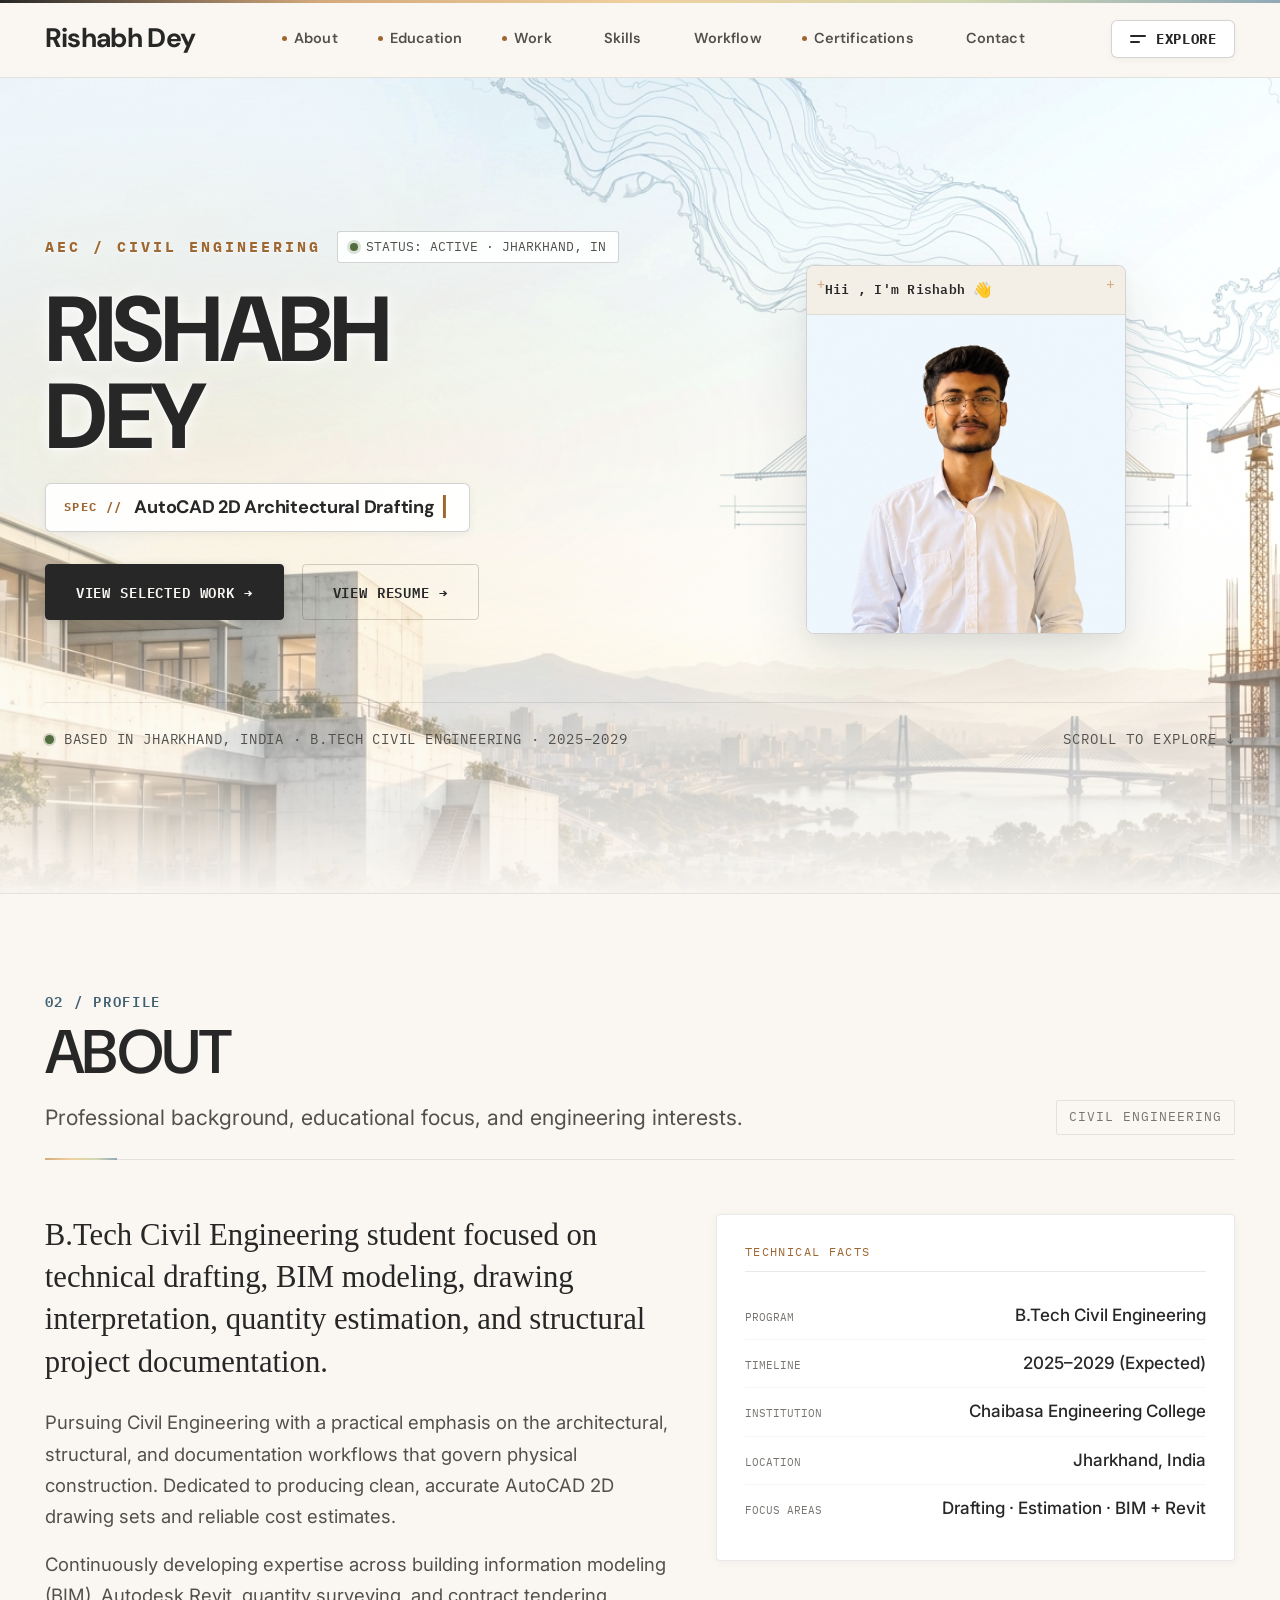
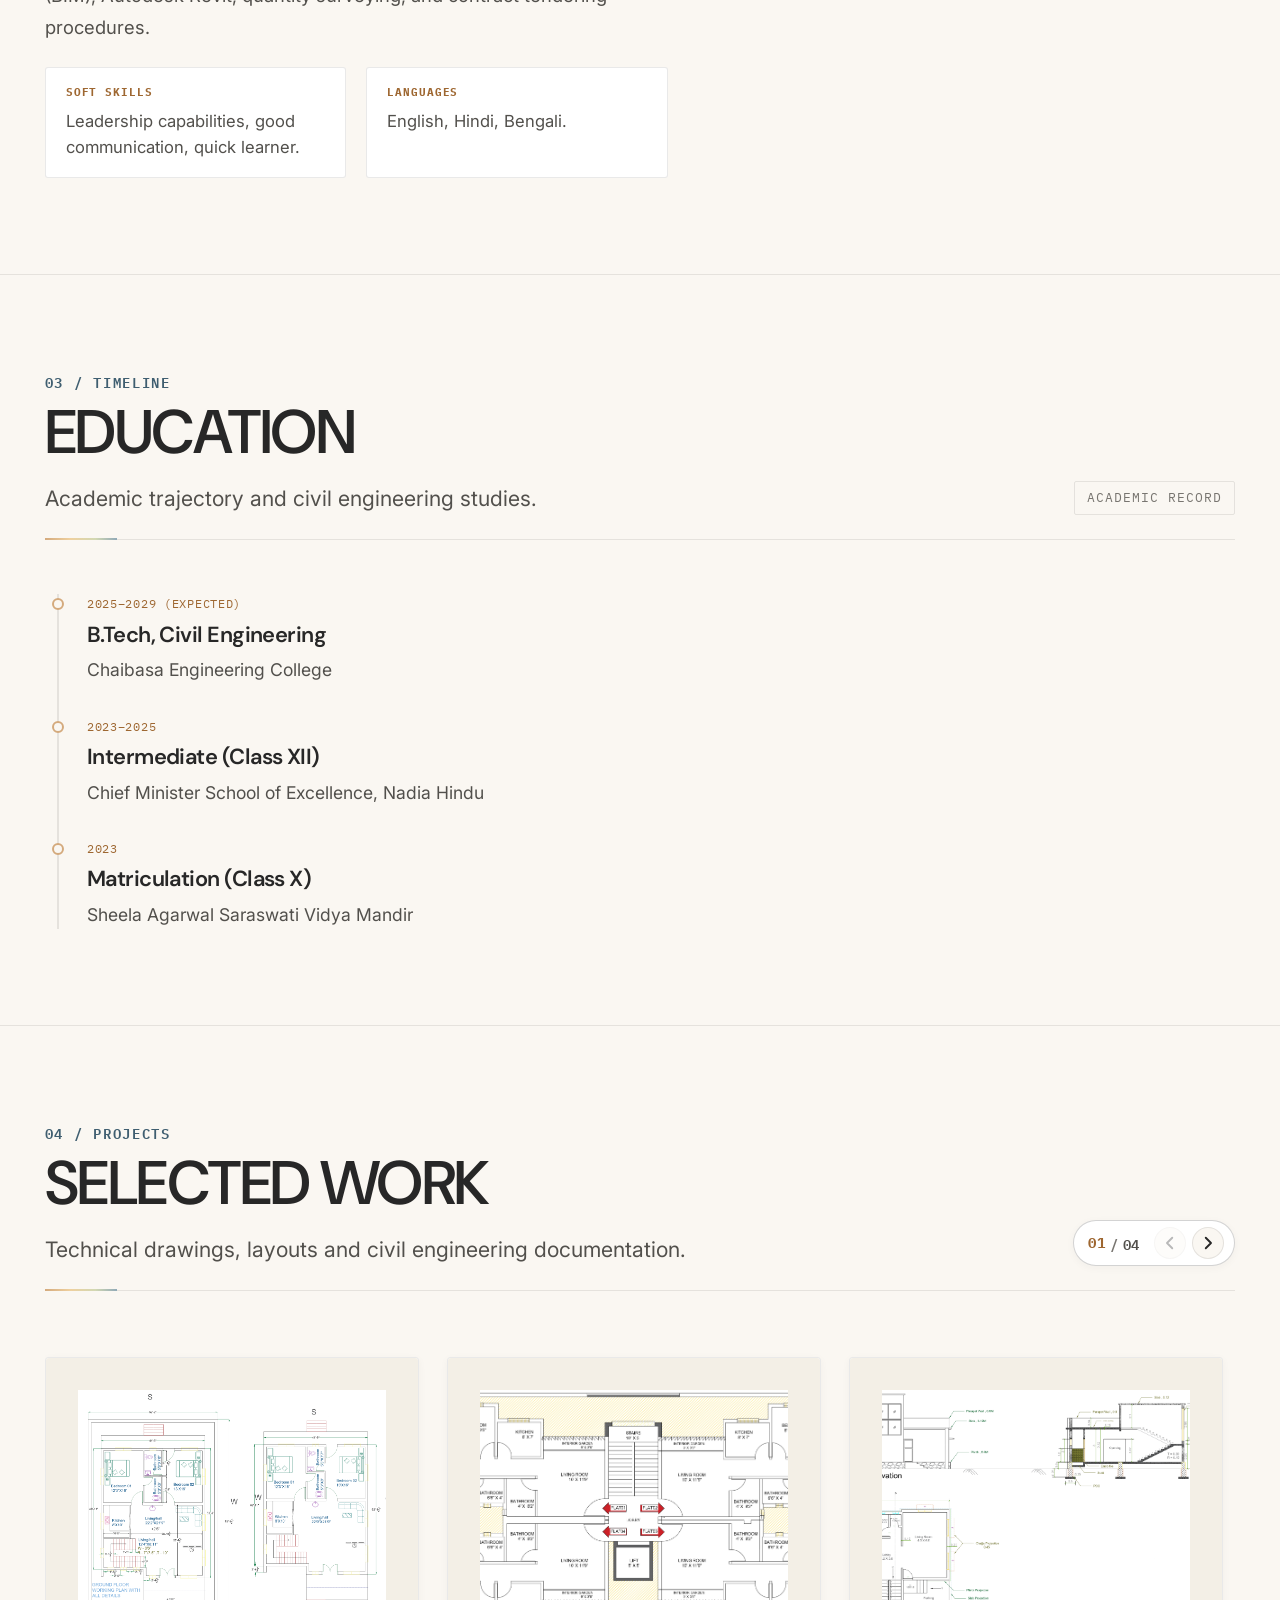
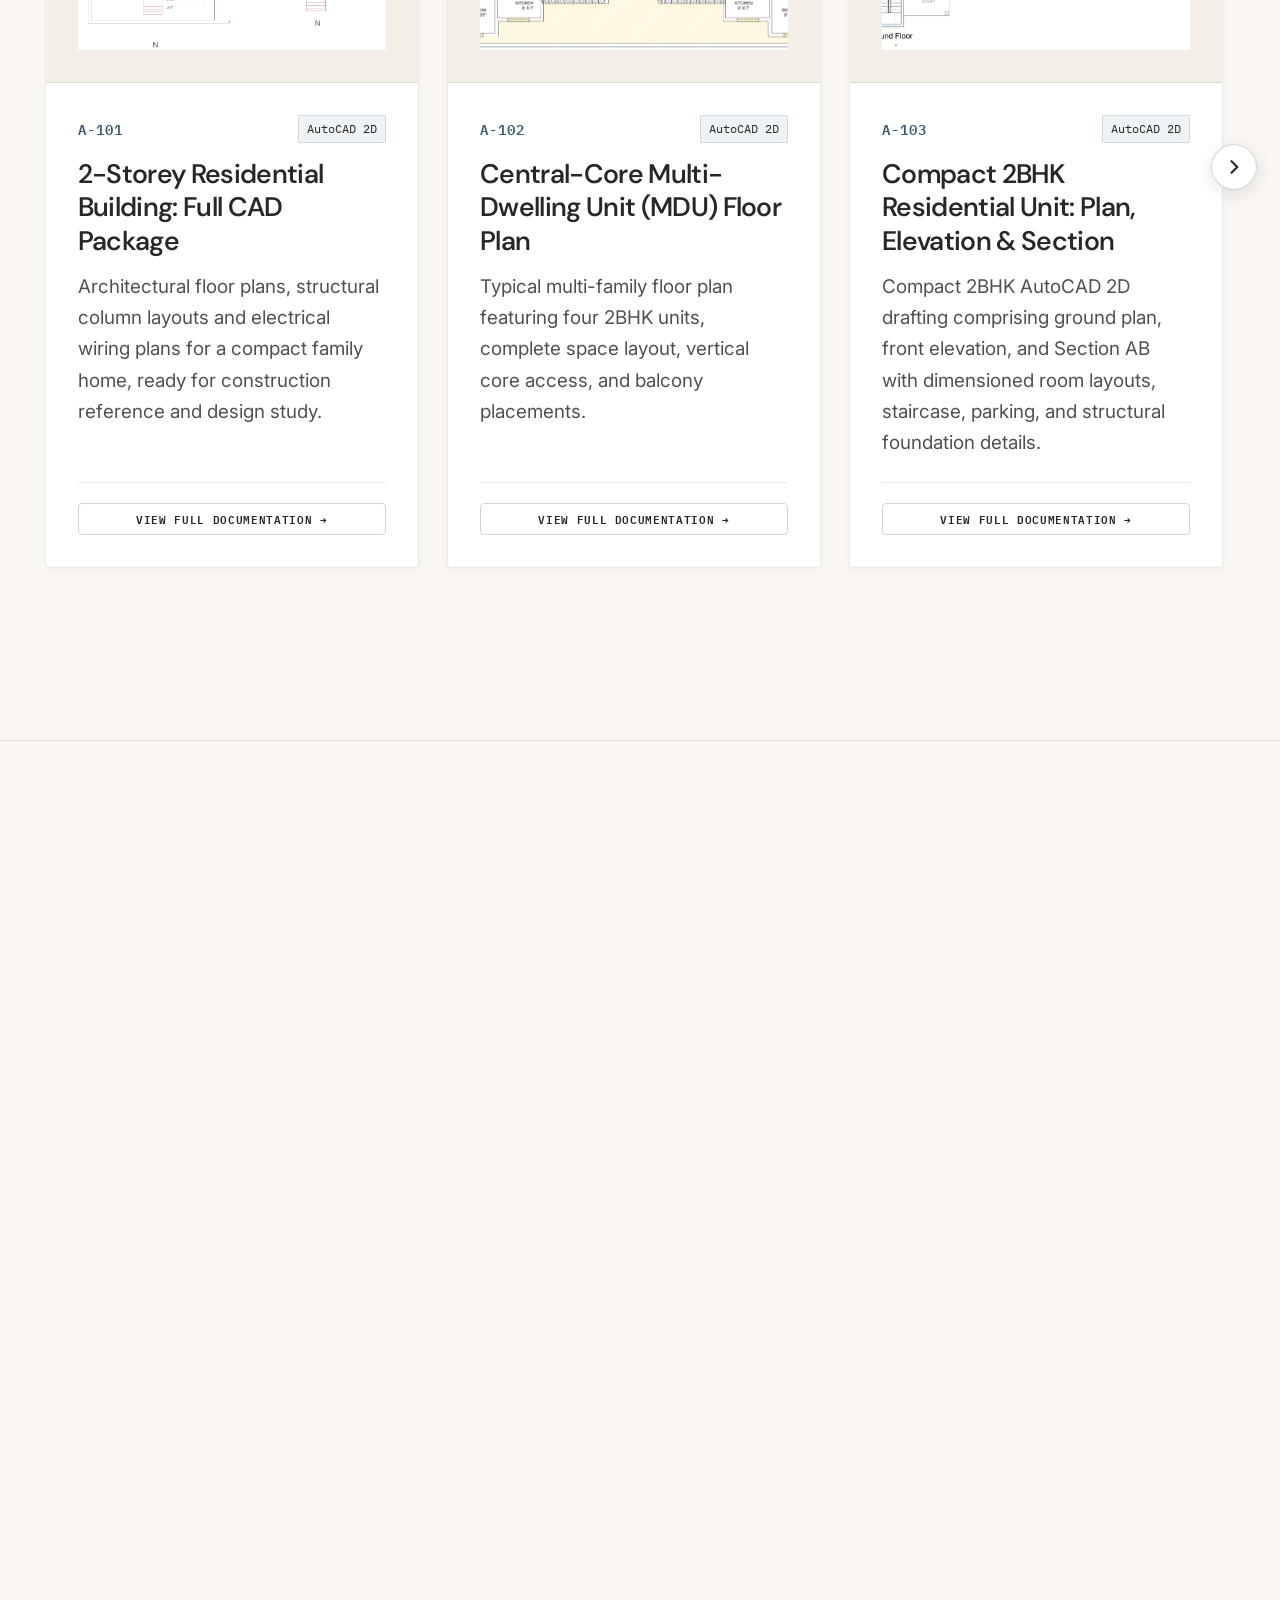
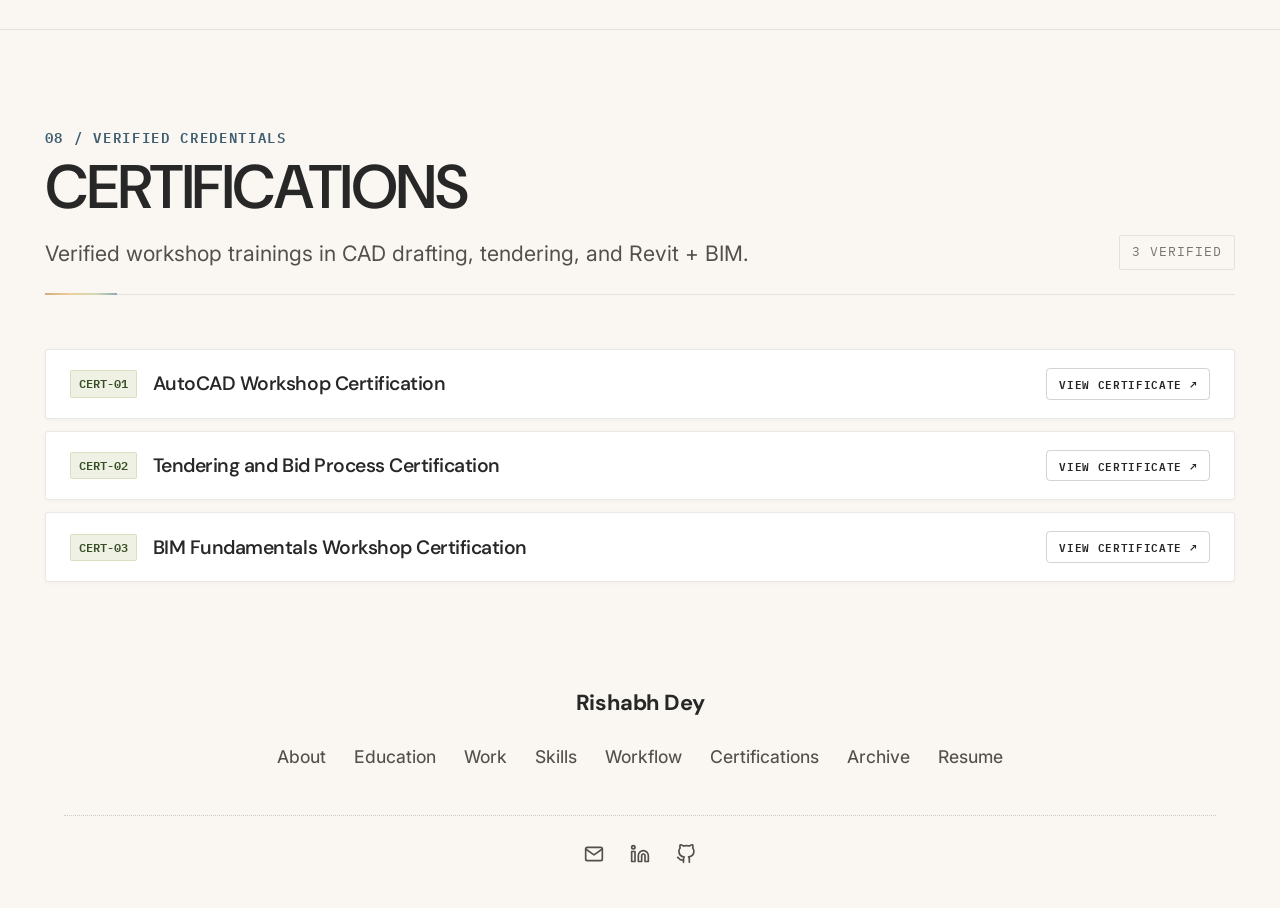
==== index.html @ 7d25cef1 "Initial commit" ====
<!DOCTYPE html>
<html lang="en" data-theme="light">

<head>
  <meta charset="UTF-8">
  <meta name="viewport" content="width=device-width, initial-scale=1, viewport-fit=cover">
  <title>Rishabh Dey | Civil Engineering &amp; AEC Portfolio</title>
  <meta name="description"
    content="Civil Engineering portfolio featuring AutoCAD 2D drafting, residential floor plans, quantity estimation, Revit + BIM and project documentation.">
  <meta name="author" content="Rishabh Dey">
  <meta name="robots" content="index, follow">
  <meta name="theme-color" content="#FAF7F2">

  <!-- Favicon & Brand Icons -->
  <link rel="icon" type="image/png" sizes="128x128" href="assets/images/favicon.png">
  <link rel="shortcut icon" href="favicon.ico" type="image/x-icon">
  <link rel="apple-touch-icon" href="assets/images/rd-logo-square.png">

  <!-- Open Graph Metadata -->
  <meta property="og:title" content="Rishabh Dey | Civil Engineering &amp; AEC Portfolio">
  <meta property="og:description"
    content="Civil Engineering portfolio featuring AutoCAD 2D drafting, residential floor plans, quantity estimation, Revit + BIM and project documentation.">
  <meta property="og:type" content="website">
  <meta property="og:locale" content="en_US">
  <meta property="og:image" content="assets/images/rd-logo-square.png">

  <meta name="twitter:card" content="summary">
  <meta name="twitter:image" content="assets/images/rd-logo-square.png">

  <!-- Canonical link -->
  <link rel="canonical" href="https://rishabhdey.me/">

  <!-- Google Fonts: Modern Headings (DM Sans), Clean UI/Body (Inter), Technical Monospace (IBM Plex Mono) -->
  <link rel="preconnect" href="https://fonts.googleapis.com">
  <link rel="preconnect" href="https://fonts.gstatic.com" crossorigin>
  <link
    href="https://fonts.googleapis.com/css2?family=DM+Sans:ital,opsz,wght@0,9..40,100..1000;1,9..40,100..1000&family=IBM+Plex+Mono:ital,wght@0,400;0,500;0,600;1,400&family=Inter:ital,opsz,wght@0,14..32,100..900;1,14..32,100..900&display=swap"
    rel="stylesheet">

  <!-- Core AEC Design System Stylesheet -->
  <link rel="stylesheet" href="css/style.css">

  <!-- Theme initialization script (prevents theme flash) -->
  <script src="js/theme.js"></script>

  <!-- Structured Data (JSON-LD) -->
  <script type="application/ld+json">
  {
    "@context": "https://schema.org",
    "@graph": [
      {
        "@type": "Person",
        "name": "Rishabh Dey",
        "image": "assets/images/rd-logo-square.png",
        "jobTitle": "Civil Engineering Student",
        "alumniOf": {
          "@type": "CollegeOrUniversity",
          "name": "Chaibasa Engineering College"
        },
        "address": {
          "@type": "PostalAddress",
          "addressLocality": "Chaibasa",
          "addressRegion": "Jharkhand",
          "addressCountry": "India"
        },
        "email": "mailto:deyrishabh630@gmail.com",
        "sameAs": [
          "https://www.linkedin.com/in/rishabh-dey-68039a264/"
        ]
      },
      {
        "@type": "WebSite",
        "name": "Rishabh Dey — Civil Engineering Portfolio",
        "description": "Technical drafting, BIM modeling, quantity estimation, and civil engineering project documentation."
      }
    ]
  }
  </script>
</head>


<body>


  <!-- ==========================================================================
       SITE NAVIGATION (Rule 06 & HoverDev Side-Stagger Integration)
       ========================================================================== -->
  <header class="site-header" role="banner">
    <div class="nav-inner">
      <div class="brand-wrap">
        <a href="#/" class="brand-title" onclick="window.showHomeView();">Rishabh Dey</a>
      </div>

      <nav class="main-nav" aria-label="Main Navigation">
        <ul class="nav-links">
          <li><a href="#about" class="nav-link" data-route="about"><span class="nav-link-indicator"></span>About</a>
          </li>
          <li><a href="#education" class="nav-link" data-route="education"><span
                class="nav-link-indicator"></span>Education</a></li>
          <li><a href="#work" class="nav-link" data-route="work"><span class="nav-link-indicator"></span>Work</a></li>
          <li><a href="#skills" class="nav-link" data-route="skills"><span class="nav-link-indicator"></span>Skills</a>
          </li>
          <li><a href="#workflow" class="nav-link" data-route="workflow"><span
                class="nav-link-indicator"></span>Workflow</a></li>
          <li><a href="#certifications" class="nav-link" data-route="certifications"><span
                class="nav-link-indicator"></span>Certifications</a></li>
          <li><a href="#contact" class="nav-link" data-route="contact"><span
                class="nav-link-indicator"></span>Contact</a></li>
        </ul>
      </nav>

      <div class="nav-actions">
        <button class="nav-stagger-btn mobile-menu-btn" id="sideNavToggleBtn" type="button"
          aria-label="Toggle Side Stagger Navigation" aria-expanded="false">
          <span class="nav-stagger-bars">
            <span class="bar bar-1"></span>
            <span class="bar bar-2"></span>
          </span>
          <span class="nav-stagger-text font-mono">EXPLORE</span>
        </button>
      </div>
    </div>
  </header>

  <!-- ==========================================================================
       SIDE-STAGGER NAVIGATION DRAWER (HoverDev Cards Merged)
       ========================================================================== -->
  <div class="mobile-drawer side-stagger-drawer" id="sideStaggerDrawer" role="dialog" aria-modal="true"
    aria-label="Side Navigation">
    <div class="drawer-header">
      <div class="drawer-header-brand">
        <div>
          <span class="drawer-code font-mono">00 // DIRECTORY</span>
          <span class="drawer-title">Navigation &amp; Sections</span>
        </div>
      </div>
      <button class="drawer-close-btn" id="drawerCloseBtn" type="button" aria-label="Close navigation">✕</button>
    </div>

    <div class="drawer-cards-container">
      <div class="drawer-cards-grid">
        <!-- 01 Card: About -->
        <a href="#about" class="hoverdev-card group" data-stagger="1">
          <div class="hoverdev-card-gradient"></div>
          <svg class="hoverdev-watermark-icon" viewBox="0 0 24 24" fill="none" stroke="currentColor" stroke-width="1.5">
            <path d="M20 21v-2a4 4 0 0 0-4-4H8a4 4 0 0 0-4 4v2" />
            <circle cx="12" cy="7" r="4" />
          </svg>
          <div class="hoverdev-card-header">
            <svg class="hoverdev-front-icon" viewBox="0 0 24 24" fill="none" stroke="currentColor" stroke-width="2">
              <path d="M20 21v-2a4 4 0 0 0-4-4H8a4 4 0 0 0-4 4v2" />
              <circle cx="12" cy="7" r="4" />
            </svg>
            <span class="hoverdev-card-num font-mono">01</span>
          </div>
          <h3 class="hoverdev-card-title">About</h3>
          <p class="hoverdev-card-subtitle">Profile &amp; Technical Focus</p>
        </a>

        <!-- 02 Card: Education -->
        <a href="#education" class="hoverdev-card group" data-stagger="2">
          <div class="hoverdev-card-gradient"></div>
          <svg class="hoverdev-watermark-icon" viewBox="0 0 24 24" fill="none" stroke="currentColor" stroke-width="1.5">
            <path d="M22 10v6M2 10l10-5 10 5-10 5z" />
            <path d="M6 12v5c3 3 9 3 12 0v-5" />
          </svg>
          <div class="hoverdev-card-header">
            <svg class="hoverdev-front-icon" viewBox="0 0 24 24" fill="none" stroke="currentColor" stroke-width="2">
              <path d="M22 10v6M2 10l10-5 10 5-10 5z" />
              <path d="M6 12v5c3 3 9 3 12 0v-5" />
            </svg>
            <span class="hoverdev-card-num font-mono">02</span>
          </div>
          <h3 class="hoverdev-card-title">Education</h3>
          <p class="hoverdev-card-subtitle">Academic Timeline &amp; College</p>
        </a>

        <!-- 03 Card: Selected Work -->
        <a href="#work" class="hoverdev-card group" data-stagger="3">
          <div class="hoverdev-card-gradient"></div>
          <svg class="hoverdev-watermark-icon" viewBox="0 0 24 24" fill="none" stroke="currentColor" stroke-width="1.5">
            <polygon points="12 2 2 7 12 12 22 7 12 2" />
            <polyline points="2 17 12 22 22 17" />
            <polyline points="2 12 12 17 22 12" />
          </svg>
          <div class="hoverdev-card-header">
            <svg class="hoverdev-front-icon" viewBox="0 0 24 24" fill="none" stroke="currentColor" stroke-width="2">
              <polygon points="12 2 2 7 12 12 22 7 12 2" />
              <polyline points="2 17 12 22 22 17" />
              <polyline points="2 12 12 17 22 12" />
            </svg>
            <span class="hoverdev-card-num font-mono">03</span>
          </div>
          <h3 class="hoverdev-card-title">Selected Work</h3>
          <p class="hoverdev-card-subtitle">AutoCAD 2D Drawing Sets</p>
        </a>

        <!-- 04 Card: Capabilities (Tabs) -->
        <a href="#skills" class="hoverdev-card group" data-stagger="4">
          <div class="hoverdev-card-gradient"></div>
          <svg class="hoverdev-watermark-icon" viewBox="0 0 24 24" fill="none" stroke="currentColor" stroke-width="1.5">
            <rect x="3" y="3" width="18" height="18" rx="2" ry="2" />
            <line x1="3" y1="9" x2="21" y2="9" />
            <line x1="9" y1="21" x2="9" y2="9" />
          </svg>
          <div class="hoverdev-card-header">
            <svg class="hoverdev-front-icon" viewBox="0 0 24 24" fill="none" stroke="currentColor" stroke-width="2">
              <rect x="3" y="3" width="18" height="18" rx="2" ry="2" />
              <line x1="3" y1="9" x2="21" y2="9" />
              <line x1="9" y1="21" x2="9" y2="9" />
            </svg>
            <span class="hoverdev-card-num font-mono">04</span>
          </div>
          <h3 class="hoverdev-card-title">Capabilities</h3>
          <p class="hoverdev-card-subtitle">Shift Highlight Tabs</p>
        </a>

        <!-- 05 Card: Workflow -->
        <a href="#workflow" class="hoverdev-card group" data-stagger="5">
          <div class="hoverdev-card-gradient"></div>
          <svg class="hoverdev-watermark-icon" viewBox="0 0 24 24" fill="none" stroke="currentColor" stroke-width="1.5">
            <circle cx="18" cy="18" r="3" />
            <circle cx="6" cy="6" r="3" />
            <path d="M13 6h3a2 2 0 0 1 2 2v7" />
            <line x1="6" y1="9" x2="6" y2="21" />
          </svg>
          <div class="hoverdev-card-header">
            <svg class="hoverdev-front-icon" viewBox="0 0 24 24" fill="none" stroke="currentColor" stroke-width="2">
              <circle cx="18" cy="18" r="3" />
              <circle cx="6" cy="6" r="3" />
              <path d="M13 6h3a2 2 0 0 1 2 2v7" />
              <line x1="6" y1="9" x2="6" y2="21" />
            </svg>
            <span class="hoverdev-card-num font-mono">05</span>
          </div>
          <h3 class="hoverdev-card-title">AEC Workflow</h3>
          <p class="hoverdev-card-subtitle">Connected 6-Stage Process</p>
        </a>

        <!-- 06 Card: Certifications -->
        <a href="#certifications" class="hoverdev-card group" data-stagger="6">
          <div class="hoverdev-card-gradient"></div>
          <svg class="hoverdev-watermark-icon" viewBox="0 0 24 24" fill="none" stroke="currentColor" stroke-width="1.5">
            <circle cx="12" cy="8" r="7" />
            <polyline points="8.21 13.89 7 23 12 20 17 23 15.79 13.88" />
          </svg>
          <div class="hoverdev-card-header">
            <svg class="hoverdev-front-icon" viewBox="0 0 24 24" fill="none" stroke="currentColor" stroke-width="2">
              <circle cx="12" cy="8" r="7" />
              <polyline points="8.21 13.89 7 23 12 20 17 23 15.79 13.88" />
            </svg>
            <span class="hoverdev-card-num font-mono">06</span>
          </div>
          <h3 class="hoverdev-card-title">Certifications</h3>
          <p class="hoverdev-card-subtitle">CAD &amp; Revit BIM Verified</p>
        </a>

        <!-- 07 Card: Contact -->
        <a href="#contact" class="hoverdev-card group" data-stagger="7">
          <div class="hoverdev-card-gradient"></div>
          <svg class="hoverdev-watermark-icon" viewBox="0 0 24 24" fill="none" stroke="currentColor" stroke-width="1.5">
            <path d="M4 4h16c1.1 0 2 .9 2 2v12c0 1.1-.9 2-2 2H4c-1.1 0-2-.9-2-2V6c0-1.1.9-2 2-2z" />
            <polyline points="22,6 12,13 2,6" />
          </svg>
          <div class="hoverdev-card-header">
            <svg class="hoverdev-front-icon" viewBox="0 0 24 24" fill="none" stroke="currentColor" stroke-width="2">
              <path d="M4 4h16c1.1 0 2 .9 2 2v12c0 1.1-.9 2-2 2H4c-1.1 0-2-.9-2-2V6c0-1.1.9-2 2-2z" />
              <polyline points="22,6 12,13 2,6" />
            </svg>
            <span class="hoverdev-card-num font-mono">07</span>
          </div>
          <h3 class="hoverdev-card-title">Contact</h3>
          <p class="hoverdev-card-subtitle">Direct Inquiries &amp; Links</p>
        </a>

        <!-- 08 Card: Documentation Archive -->
        <a href="#/documentation" onclick="window.showDocumentationView();" class="hoverdev-card group"
          data-stagger="8">
          <div class="hoverdev-card-gradient"></div>
          <svg class="hoverdev-watermark-icon" viewBox="0 0 24 24" fill="none" stroke="currentColor" stroke-width="1.5">
            <rect x="1" y="4" width="22" height="16" rx="2" ry="2" />
            <line x1="1" y1="10" x2="23" y2="10" />
          </svg>
          <div class="hoverdev-card-header">
            <svg class="hoverdev-front-icon" viewBox="0 0 24 24" fill="none" stroke="currentColor" stroke-width="2">
              <rect x="1" y="4" width="22" height="16" rx="2" ry="2" />
              <line x1="1" y1="10" x2="23" y2="10" />
            </svg>
            <span class="hoverdev-card-num font-mono">08</span>
          </div>
          <h3 class="hoverdev-card-title">Documentation</h3>
          <p class="hoverdev-card-subtitle">Drawing Specs &amp; PDFs</p>
        </a>
      </div>
    </div>

    <div class="mobile-drawer-footer">
      <p class="font-mono" style="font-size: 11px; color: var(--ink-muted);">RISHABH DEY · CIVIL ENGINEERING · CHAIBASA,
        JHARKHAND</p>
    </div>
  </div>

  <!-- ==========================================================================
       HOME VIEW CONTAINER
       ========================================================================== -->
  <div id="view-home">

    <!-- 01 — HERO SECTION (Rules 02, 07, 08) -->
    <section class="hero-section" id="hero">
      <div class="hero-background-wrap" aria-hidden="true">
        <img class="hero-img" src="assets/images/hero.jpg" alt="AEC architectural drafting background" loading="eager">
        <div class="hero-gradient-overlay"></div>
      </div>

      <div class="container hero-content">
        <div class="hero-layout-grid">
          <div class="hero-text-col">
            <div class="hero-eyebrow-row reveal">
              <span class="hero-eyebrow">AEC / CIVIL ENGINEERING</span>
              <span class="hero-status-pill"><span class="status-pulse-dot"></span>STATUS: ACTIVE · JHARKHAND, IN</span>
            </div>

            <h1 class="hero-title reveal">
              RISHABH
              <span class="name-second">DEY</span>
            </h1>

            <!-- DYNAMIC TYPING EFFECT -->
            <div class="hero-typing-wrap reveal">
              <span class="hero-typing-prompt font-mono">SPEC //</span>
              <div class="hero-typing-box">
                <span class="hero-typed-text" id="heroTypedText">AutoCAD 2D Drafting</span>
                <span class="hero-typed-cursor" aria-hidden="true">|</span>
              </div>
            </div>


            <div class="hero-cta-group reveal">
              <a href="#work" class="btn btn-primary btn-draw-outline">
                <span>VIEW SELECTED WORK →</span>
                <span class="btn-draw-line btn-draw-top"></span>
                <span class="btn-draw-line btn-draw-right"></span>
                <span class="btn-draw-line btn-draw-bottom"></span>
                <span class="btn-draw-line btn-draw-left"></span>
              </a>
              <a href="assets/resume/Rishabh_Dey_Resume.pdf" target="_blank" rel="noopener noreferrer"
                class="btn btn-secondary btn-draw-outline" data-action="view-resume" title="View Rishabh Dey's Resume">
                <span>VIEW RESUME →</span>
                <span class="btn-draw-line btn-draw-top"></span>
                <span class="btn-draw-line btn-draw-right"></span>
                <span class="btn-draw-line btn-draw-bottom"></span>
                <span class="btn-draw-line btn-draw-left"></span>
              </a>
            </div>
          </div>

          <div class="hero-portrait-col reveal">
            <div class="hero-portrait-frame">
              <div class="hero-portrait-header">
                <span class="hero-portrait-greeting">Hii , I'm Rishabh <span class="wave-emoji">👋</span></span>
              </div>
              <div class="hero-portrait-viewport" id="heroPortraitViewport">
                <img id="heroProfileImg" class="hero-portrait-img" src="assets/images/profile.jpg"
                  alt="Rishabh Dey - Civil Engineering Student" title="Click to change photo">
                <div class="hero-portrait-placeholder" id="heroPortraitPlaceholder">
                  <div class="hero-portrait-icon">👤</div>
                  <div class="hero-portrait-title">RISHABH DEY</div>
                  <div class="hero-portrait-sub">CIVIL ENGINEERING STUDENT</div>
                  <button type="button" class="btn btn-accent btn-sm" id="addHeroPhotoBtn" style="margin-top: 6px;">ADD
                    PHOTO +</button>
                  <span
                    style="font-family: 'IBM Plex Mono', monospace; font-size: 9.5px; color: var(--ink-dim); margin-top: 4px;">PNG
                    / JPG / WEBP</span>
                </div>
                <input type="file" id="heroPhotoInput" class="hidden-file-input" accept="image/*">
                <button type="button" id="changePhotoBtn" class="hero-photo-hover-btn" title="Click to change photo">📷
                  CHANGE PHOTO</button>
              </div>
            </div>
          </div>
        </div>

        <div class="hero-bottom-bar reveal">
          <div class="hero-location-tag">
            <span class="hero-location-dot"></span>
            BASED IN JHARKHAND, INDIA · B.TECH CIVIL ENGINEERING · 2025–2029
          </div>
          <a href="#about" class="hero-scroll-btn" aria-label="Scroll down to about section">
            SCROLL TO EXPLORE ↓
          </a>
        </div>
      </div>
    </section>

    <main>
      <!-- 02 — ABOUT SECTION (Rules 19 & 22) -->
      <section id="about" class="about-section">
        <div class="container">
          <div class="sec-head reveal">
            <div class="sec-head-main">
              <span class="sec-code">02 / PROFILE</span>
              <h2>ABOUT</h2>
              <p class="sec-subtitle">Professional background, educational focus, and engineering interests.</p>
            </div>
            <span class="sec-stamp">CIVIL ENGINEERING</span>
          </div>

          <div class="about-grid reveal">
            <div class="about-main-col">
              <div class="about-statement">
                B.Tech Civil Engineering student focused on technical drafting, BIM modeling, drawing interpretation,
                quantity
                estimation, and structural project documentation.
              </div>
              <div class="about-body">
                <p>
                  Pursuing Civil Engineering with a practical emphasis on the architectural, structural, and
                  documentation workflows that govern physical construction. Dedicated to producing clean, accurate
                  AutoCAD 2D drawing sets and reliable cost estimates.
                </p>
                <p>
                  Continuously developing expertise across building information modeling (BIM), Autodesk Revit, quantity
                  surveying, and
                  contract tendering procedures.
                </p>
              </div>

              <!-- Additional Information: Soft skills & Languages (Rule 22) -->
              <div class="additional-info-grid">
                <div class="info-block">
                  <h4>Soft Skills</h4>
                  <p>Leadership capabilities, good communication, quick learner.</p>
                </div>
                <div class="info-block">
                  <h4>Languages</h4>
                  <p>English, Hindi, Bengali.</p>
                </div>
              </div>
            </div>

            <!-- Technical Facts Card (Rule 19) -->
            <div class="about-facts-card">
              <div class="facts-title">TECHNICAL FACTS</div>
              <div class="fact-row">
                <span class="fact-label">Program</span>
                <span class="fact-val">B.Tech Civil Engineering</span>
              </div>
              <div class="fact-row">
                <span class="fact-label">Timeline</span>
                <span class="fact-val">2025–2029 (Expected)</span>
              </div>
              <div class="fact-row">
                <span class="fact-label">Institution</span>
                <span class="fact-val">Chaibasa Engineering College</span>
              </div>
              <div class="fact-row">
                <span class="fact-label">Location</span>
                <span class="fact-val">Jharkhand, India</span>
              </div>
              <div class="fact-row">
                <span class="fact-label">Focus Areas</span>
                <span class="fact-val">Drafting · Estimation · BIM + Revit</span>
              </div>
            </div>
          </div>
        </div>
      </section>

      <!-- 03 — EDUCATION SECTION (Rule 20) -->
      <section id="education" class="education-section">
        <div class="container">
          <div class="sec-head reveal">
            <div class="sec-head-main">
              <span class="sec-code">03 / TIMELINE</span>
              <h2>EDUCATION</h2>
              <p class="sec-subtitle">Academic trajectory and civil engineering studies.</p>
            </div>
            <span class="sec-stamp">ACADEMIC RECORD</span>
          </div>

          <div class="timeline-list reveal">
            <div class="timeline-item">
              <div class="timeline-marker"></div>
              <div class="timeline-year">2025–2029 (EXPECTED)</div>
              <h3 class="timeline-title">B.Tech, Civil Engineering</h3>
              <p class="timeline-institution">Chaibasa Engineering College</p>
            </div>

            <div class="timeline-item">
              <div class="timeline-marker"></div>
              <div class="timeline-year">2023–2025</div>
              <h3 class="timeline-title">Intermediate (Class XII)</h3>
              <p class="timeline-institution">Chief Minister School of Excellence, Nadia Hindu</p>
            </div>

            <div class="timeline-item">
              <div class="timeline-marker"></div>
              <div class="timeline-year">2023</div>
              <h3 class="timeline-title">Matriculation (Class X)</h3>
              <p class="timeline-institution">Sheela Agarwal Saraswati Vidya Mandir</p>
            </div>
          </div>
        </div>
      </section>

      <!-- 04 — SELECTED WORK (Rules 09, 10, 11, 12, 13, 15) -->
      <section id="work" class="selected-work-section">
        <div class="container">
          <div class="sec-head reveal">
            <div class="sec-head-main">
              <span class="sec-code">04 / PROJECTS</span>
              <h2>SELECTED WORK</h2>
              <p class="sec-subtitle">Technical drawings, layouts and civil engineering documentation.</p>
            </div>
            <div class="sec-head-actions">
              <div class="projects-slider-nav">
                <div class="slider-counter" id="sliderCounter" aria-live="polite">
                  <span class="slide-active-num" id="slideActiveNum">01</span>
                  <span class="slide-divider">/</span>
                  <span class="slide-total-num" id="slideTotalNum">04</span>
                </div>
                <div class="slider-nav-btns">
                  <button type="button" class="slider-nav-btn prev" id="sliderPrevBtn" aria-label="Previous Projects"
                    title="Previous Projects">
                    <svg width="18" height="18" viewBox="0 0 24 24" fill="none" stroke="currentColor" stroke-width="2.5"
                      stroke-linecap="round" stroke-linejoin="round">
                      <path d="M15 19l-7-7 7-7" />
                    </svg>
                  </button>
                  <button type="button" class="slider-nav-btn next" id="sliderNextBtn" aria-label="Next Projects"
                    title="Next Projects">
                    <svg width="18" height="18" viewBox="0 0 24 24" fill="none" stroke="currentColor" stroke-width="2.5"
                      stroke-linecap="round" stroke-linejoin="round">
                      <path d="M9 5l7 7-7 7" />
                    </svg>
                  </button>
                </div>
              </div>
            </div>
          </div>

          <!-- SLIDING WINDOW (All Projects A-101 through A-104) -->
          <div class="projects-slider-wrapper reveal">
            <button type="button" class="slider-side-arrow prev" id="sliderSidePrev" aria-label="Previous Projects">
              <svg width="20" height="20" viewBox="0 0 24 24" fill="none" stroke="currentColor" stroke-width="2.5"
                stroke-linecap="round" stroke-linejoin="round">
                <path d="M15 19l-7-7 7-7" />
              </svg>
            </button>

            <div class="projects-slider-track" id="projectsSliderTrack">

              <!-- A-101 -->
              <article class="project-card" id="project-a101">
                <div class="card-drawing-preview" data-action="view-fullscreen" data-project="A-101"
                  title="Click to view drawings: 2-Storey Residential Building Full CAD Package">
                  <img id="preview-A-101" class="preview-img visible" src="assets/images/a101-sheet-01-working-plan.png"
                    alt="A-101 2-Storey Residential Building Full CAD Package" data-action="view-fullscreen"
                    data-project="A-101">
                  <div class="placeholder-content" id="placeholder-A-101" style="display: none;">
                    <div class="placeholder-crosshair-icon" style="width:36px;height:36px;font-size:16px;">✛</div>
                    <span class="placeholder-label" style="font-size:11px;">A-101 // DRAWING PREVIEW</span>
                    <p class="placeholder-desc" style="font-size:12px;">No drawing uploaded yet.</p>
                    <button type="button" class="btn btn-technical btn-sm" data-action="add-drawing"
                      data-project="A-101">ADD DRAWING +</button>
                  </div>
                  <input type="file" id="file-input-A-101" class="hidden-file-input" data-project="A-101"
                    accept="image/*">
                </div>
                <div class="card-body">
                  <div class="card-top-row">
                    <span class="card-code">A-101</span>
                    <span class="card-software-badge">AutoCAD 2D</span>
                  </div>
                  <h3 class="card-title">2-Storey Residential Building: Full CAD Package</h3>
                  <p class="card-desc">Architectural floor plans, structural column layouts and electrical wiring plans
                    for a compact family home, ready for construction reference and design study.</p>
                  <div class="card-actions">
                    <a href="assets/projects/A-101/A-101_2_Storey_Residential_Building_Documentation.pdf"
                      target="_blank" rel="noopener noreferrer" class="btn btn-secondary btn-sm"
                      data-action="view-project-docs" data-project="doc-A-101" title="View Full Documentation PDF">VIEW
                      FULL DOCUMENTATION →</a>
                  </div>
                </div>
              </article>

              <!-- A-102 -->
              <article class="project-card" id="project-a102">
                <div class="card-drawing-preview" data-action="view-fullscreen" data-project="A-102"
                  title="Click to view drawing: Central-Core Multi-Dwelling Unit (MDU) Floor Plan">
                  <img id="preview-A-102" class="preview-img visible" src="assets/images/a102-floor-plan.png"
                    alt="A-102 Central-Core Multi-Dwelling Unit (MDU) Floor Plan" data-action="view-fullscreen"
                    data-project="A-102">
                  <div class="placeholder-content" id="placeholder-A-102" style="display: none;">
                    <div class="placeholder-crosshair-icon" style="width:36px;height:36px;font-size:16px;">✛</div>
                    <span class="placeholder-label" style="font-size:11px;">A-102 // DRAWING PREVIEW</span>
                    <p class="placeholder-desc" style="font-size:12px;">No drawing uploaded yet.</p>
                    <button type="button" class="btn btn-technical btn-sm" data-action="add-drawing"
                      data-project="A-102">ADD DRAWING +</button>
                  </div>
                  <input type="file" id="file-input-A-102" class="hidden-file-input" data-project="A-102"
                    accept="image/*">
                </div>
                <div class="card-body">
                  <div class="card-top-row">
                    <span class="card-code">A-102</span>
                    <span class="card-software-badge">AutoCAD 2D</span>
                  </div>
                  <h3 class="card-title">Central-Core Multi-Dwelling Unit (MDU) Floor Plan</h3>
                  <p class="card-desc">Typical multi-family floor plan featuring four 2BHK units, complete space layout,
                    vertical core access, and balcony placements.</p>
                  <div class="card-actions">
                    <a href="assets/projects/A-102/A-102_Central_Core_MDU_Documentation.pdf" target="_blank"
                      rel="noopener noreferrer" class="btn btn-secondary btn-sm" data-action="view-project-docs"
                      data-project="doc-A-102" title="View Full Documentation PDF">VIEW FULL DOCUMENTATION →</a>
                  </div>
                </div>
              </article>

              <!-- A-103 -->
              <article class="project-card" id="project-a103">
                <div class="card-drawing-preview" data-action="view-fullscreen" data-project="A-103"
                  title="Click to view drawings: Main Model, Model 1, Model 2, Model 3">
                  <img id="preview-A-103" class="preview-img visible" src="assets/images/a103-main-model.png"
                    alt="A-103 Compact 2BHK: Main Model — Architectural Plan, Elevation &amp; Section AB"
                    data-action="view-fullscreen" data-project="A-103">
                  <div class="placeholder-content" id="placeholder-A-103" style="display: none;">
                    <div class="placeholder-crosshair-icon" style="width:36px;height:36px;font-size:16px;">✛</div>
                    <span class="placeholder-label" style="font-size:11px;">A-103 // DRAWING PREVIEW</span>
                    <p class="placeholder-desc" style="font-size:12px;">No drawing uploaded yet.</p>
                    <button type="button" class="btn btn-technical btn-sm" data-action="add-drawing"
                      data-project="A-103">ADD DRAWING +</button>
                  </div>
                  <input type="file" id="file-input-A-103" class="hidden-file-input" data-project="A-103"
                    accept="image/*">
                </div>
                <div class="card-body">
                  <div class="card-top-row">
                    <span class="card-code">A-103</span>
                    <span class="card-software-badge">AutoCAD 2D</span>
                  </div>
                  <h3 class="card-title">Compact 2BHK Residential Unit: Plan, Elevation & Section</h3>
                  <p class="card-desc">Compact 2BHK AutoCAD 2D drafting comprising ground plan, front elevation, and
                    Section AB with dimensioned room layouts, staircase, parking, and structural foundation details.
                  </p>
                  <div class="card-actions">
                    <a href="assets/projects/A-103/A-103_Residential_Unit_Documentation.pdf" target="_blank"
                      rel="noopener noreferrer" class="btn btn-secondary btn-sm" data-action="view-project-docs"
                      data-project="doc-A-103" title="View Full Documentation PDF">VIEW FULL DOCUMENTATION →</a>
                  </div>
                </div>
              </article>

              <!-- A-104 -->
              <article class="project-card" id="project-a104">
                <div class="card-drawing-preview">
                  <img id="preview-A-104" class="preview-img visible" src="assets/images/a104-furnished-plan.png"
                    alt="A-104 Furnished 3 BHK Floor Plan" data-action="view-fullscreen" data-project="A-104">
                  <div class="placeholder-content" id="placeholder-A-104" style="display: none;">
                    <div class="placeholder-crosshair-icon" style="width:36px;height:36px;font-size:16px;">✛</div>
                    <span class="placeholder-label" style="font-size:11px;">A-104 // DRAWING PREVIEW</span>
                    <p class="placeholder-desc" style="font-size:12px;">No drawing uploaded yet.</p>
                    <button type="button" class="btn btn-technical btn-sm" data-action="add-drawing"
                      data-project="A-104">ADD DRAWING +</button>
                  </div>
                  <input type="file" id="file-input-A-104" class="hidden-file-input" data-project="A-104"
                    accept="image/*">
                </div>
                <div class="card-body">
                  <div class="card-top-row">
                    <span class="card-code">A-104</span>
                    <span class="card-software-badge">AutoCAD 2D</span>
                  </div>
                  <h3 class="card-title">Furnished 3 BHK Floor Plan</h3>
                  <p class="card-desc">Furnished layout showing room arrangement and furniture placement.</p>
                  <div class="card-actions">
                    <a href="assets/projects/A-104/A-104_Floor_Plan_Documentation.pdf" target="_blank"
                      rel="noopener noreferrer" class="btn btn-secondary btn-sm" data-action="view-project-docs"
                      data-project="doc-A-104" title="View Full Documentation PDF">VIEW FULL DOCUMENTATION →</a>
                  </div>
                </div>
              </article>

            </div>

            <button type="button" class="slider-side-arrow next" id="sliderSideNext" aria-label="Next Projects">
              <svg width="20" height="20" viewBox="0 0 24 24" fill="none" stroke="currentColor" stroke-width="2.5"
                stroke-linecap="round" stroke-linejoin="round">
                <path d="M9 5l7 7-7 7" />
              </svg>
            </button>
          </div>

          <!-- Bottom Slider Indicator: Interactive Dots & Instruction -->
          <div class="projects-slider-footer reveal">
            <div class="slider-dots" id="sliderDots"></div>
            <div class="slider-instruction font-mono">
              <span>← DRAG OR SWIPE TO EXPLORE // 04 PROJECTS →</span>
            </div>
          </div>
        </div>
      </section>

      <!-- 05 — CAPABILITIES / SKILLS (HoverDev Shift Highlight Tabs) -->
      <section id="skills" class="capabilities-section">
        <div class="container">
          <div class="sec-head reveal">
            <div class="sec-head-main">
              <span class="sec-code">05 / TECHNICAL PROFICIENCIES</span>
              <h2>CAPABILITIES</h2>
              <p class="sec-subtitle">Core engineering skillsets across technical drafting, BIM modeling, and
                estimation.</p>
            </div>
            <span class="sec-stamp">SHIFT HIGHLIGHT TABS · 6 CORE DOMAINS</span>
          </div>

          <!-- SHIFT HIGHLIGHT TABS CONTAINER -->
          <div class="shift-tabs-container reveal">
            <!-- Tabs Nav Grid -->
            <div class="shift-tabs-nav-grid" role="tablist" aria-label="Engineering Capabilities">
              <!-- Tab 01 -->
              <div class="shift-tab-backer active-backer" data-backer-for="0">
                <button type="button" class="shift-tab-btn active" role="tab" id="shift-tab-0" aria-selected="true"
                  aria-controls="shift-panel-0" data-tab-idx="0">
                  <span class="shift-tab-index font-mono">01 // DRAFTING</span>
                  <span class="shift-tab-title">AutoCAD 2D<br>Drafting</span>
                </button>
              </div>

              <!-- Tab 02 -->
              <div class="shift-tab-backer" data-backer-for="1">
                <button type="button" class="shift-tab-btn" role="tab" id="shift-tab-1" aria-selected="false"
                  aria-controls="shift-panel-1" data-tab-idx="1">
                  <span class="shift-tab-index font-mono">02 // MODELLING</span>
                  <span class="shift-tab-title">BIM +<br>Revit</span>
                </button>
              </div>

              <!-- Tab 03 -->
              <div class="shift-tab-backer" data-backer-for="2">
                <button type="button" class="shift-tab-btn" role="tab" id="shift-tab-2" aria-selected="false"
                  aria-controls="shift-panel-2" data-tab-idx="2">
                  <span class="shift-tab-index font-mono">03 // ANALYSIS</span>
                  <span class="shift-tab-title">Drawing<br>Interpretation</span>
                </button>
              </div>

              <!-- Tab 04 -->
              <div class="shift-tab-backer" data-backer-for="3">
                <button type="button" class="shift-tab-btn" role="tab" id="shift-tab-3" aria-selected="false"
                  aria-controls="shift-panel-3" data-tab-idx="3">
                  <span class="shift-tab-index font-mono">04 // QUANTIFICATION</span>
                  <span class="shift-tab-title">Quantity<br>Estimation</span>
                </button>
              </div>

              <!-- Tab 05 -->
              <div class="shift-tab-backer" data-backer-for="4">
                <button type="button" class="shift-tab-btn" role="tab" id="shift-tab-4" aria-selected="false"
                  aria-controls="shift-panel-4" data-tab-idx="4">
                  <span class="shift-tab-index font-mono">05 // CONTRACTS</span>
                  <span class="shift-tab-title">Tendering<br>&amp; Bids</span>
                </button>
              </div>

              <!-- Tab 06 -->
              <div class="shift-tab-backer" data-backer-for="5">
                <button type="button" class="shift-tab-btn" role="tab" id="shift-tab-5" aria-selected="false"
                  aria-controls="shift-panel-5" data-tab-idx="5">
                  <span class="shift-tab-index font-mono">06 // PLANNING</span>
                  <span class="shift-tab-title">Project<br>Planning</span>
                </button>
              </div>
            </div>

            <!-- Tab Panels Showcase Wrap -->
            <div class="shift-panels-wrap">
              <!-- Panel 0: AutoCAD 2D Drafting -->
              <div class="shift-tab-panel active" id="shift-panel-0" role="tabpanel" aria-labelledby="shift-tab-0">
                <div class="shift-panel-grid">
                  <div class="shift-panel-main">
                    <div class="shift-panel-badge font-mono">CAPABILITY 01 // DRAFTING</div>
                    <h3 class="shift-panel-heading">AutoCAD 2D Architectural Drafting &amp; Layouts</h3>
                    <p class="shift-panel-desc">
                      Production of comprehensive architectural floor plans, sections, and elevations. Specialized in
                      strict layer hierarchy (walls, doors, windows, dimensions, stairs, furniture), millimeter/inch
                      scale management, dimension styles, and plot setups.
                    </p>
                    <div class="shift-panel-tags">
                      <span class="shift-tag">Floor Plans (G+1, 2BHK, 3BHK)</span>
                      <span class="shift-tag">Layer Standards (AIA/ISO)</span>
                      <span class="shift-tag">Section &amp; Elevation Cuts</span>
                      <span class="shift-tag">Staircase &amp; Core Detailing</span>
                      <span class="shift-tag">Annotation Scales (1:50, 1:100)</span>
                    </div>
                    <div class="shift-panel-actions">
                      <a href="#work" class="btn btn-primary btn-draw-outline">
                        <span>EXPLORE CAD DRAWINGS →</span>
                        <span class="btn-draw-line btn-draw-top"></span>
                        <span class="btn-draw-line btn-draw-right"></span>
                        <span class="btn-draw-line btn-draw-bottom"></span>
                        <span class="btn-draw-line btn-draw-left"></span>
                      </a>
                    </div>
                  </div>
                  <div class="shift-panel-sidebar">
                    <div class="tech-spec-box">
                      <div class="tech-spec-header font-mono">SPECIFICATION BREAKDOWN</div>
                      <div class="tech-spec-row">
                        <span class="tech-spec-label">Primary Tool</span>
                        <span class="tech-spec-val">Autodesk AutoCAD 2026</span>
                      </div>
                      <div class="tech-spec-row">
                        <span class="tech-spec-label">Drawing Standards</span>
                        <span class="tech-spec-val">IS:962 / Architectural Code</span>
                      </div>
                      <div class="tech-spec-row">
                        <span class="tech-spec-label">Deliverable Formats</span>
                        <span class="tech-spec-val">DWG · PDF Vector · High-res Sheets</span>
                      </div>
                      <div class="tech-spec-row">
                        <span class="tech-spec-label">Completed Sets</span>
                        <span class="tech-spec-val">4 Comprehensive Residential Sets</span>
                      </div>
                    </div>
                  </div>
                </div>
              </div>

              <!-- Panel 1: BIM + Revit -->
              <div class="shift-tab-panel" id="shift-panel-1" role="tabpanel" aria-labelledby="shift-tab-1">
                <div class="shift-panel-grid">
                  <div class="shift-panel-main">
                    <div class="shift-panel-badge font-mono">CAPABILITY 02 // MODELLING</div>
                    <h3 class="shift-panel-heading">BIM Fundamentals &amp; Autodesk Revit</h3>
                    <p class="shift-panel-desc">
                      Certified hands-on knowledge in Building Information Modeling (BIM) principles and Autodesk Revit
                      workflows. Creating parametric architectural components, levels, grids, wall assemblies, and
                      extracting coordinated views.
                    </p>
                    <div class="shift-panel-tags">
                      <span class="shift-tag">Parametric 3D Modeling</span>
                      <span class="shift-tag">Levels &amp; Grid Systems</span>
                      <span class="shift-tag">Revit Families &amp; Walls</span>
                      <span class="shift-tag">Coordinated View Generation</span>
                      <span class="shift-tag">LOD 200/300 Principles</span>
                    </div>
                    <div class="shift-panel-actions">
                      <a href="#certifications" class="btn btn-secondary btn-draw-outline">
                        <span>VIEW BIM CERTIFICATE ↗</span>
                        <span class="btn-draw-line btn-draw-top"></span>
                        <span class="btn-draw-line btn-draw-right"></span>
                        <span class="btn-draw-line btn-draw-bottom"></span>
                        <span class="btn-draw-line btn-draw-left"></span>
                      </a>
                    </div>
                  </div>
                  <div class="shift-panel-sidebar">
                    <div class="tech-spec-box">
                      <div class="tech-spec-header font-mono">SPECIFICATION BREAKDOWN</div>
                      <div class="tech-spec-row">
                        <span class="tech-spec-label">Primary Tool</span>
                        <span class="tech-spec-val">Autodesk Revit</span>
                      </div>
                      <div class="tech-spec-row">
                        <span class="tech-spec-label">Certification</span>
                        <span class="tech-spec-val">BIM Fundamentals Verified</span>
                      </div>
                      <div class="tech-spec-row">
                        <span class="tech-spec-label">Interoperability</span>
                        <span class="tech-spec-val">DWG / RVT Coordination</span>
                      </div>
                      <div class="tech-spec-row">
                        <span class="tech-spec-label">Focus</span>
                        <span class="tech-spec-val">Parametric Model Geometry</span>
                      </div>
                    </div>
                  </div>
                </div>
              </div>

              <!-- Panel 2: Drawing Interpretation -->
              <div class="shift-tab-panel" id="shift-panel-2" role="tabpanel" aria-labelledby="shift-tab-2">
                <div class="shift-panel-grid">
                  <div class="shift-panel-main">
                    <div class="shift-panel-badge font-mono">CAPABILITY 03 // ANALYSIS</div>
                    <h3 class="shift-panel-heading">Technical Drawing Interpretation &amp; Structural Analysis</h3>
                    <p class="shift-panel-desc">
                      Rigorous deciphering of complex civil engineering blueprints. Identifying load paths, structural
                      grids, column/beam orientations, plinth levels, sill/lintel heights, staircase rise-and-tread
                      ratios, and reconciling discrepancies between plan and elevation.
                    </p>
                    <div class="shift-panel-tags">
                      <span class="shift-tag">Grid Cross-Referencing</span>
                      <span class="shift-tag">Plinth &amp; FFL Reconciliation</span>
                      <span class="shift-tag">Door &amp; Window Schedules</span>
                      <span class="shift-tag">Stair Riser-Tread Compliance</span>
                      <span class="shift-tag">Drawing Legend Deciphering</span>
                    </div>
                    <div class="shift-panel-actions">
                      <a href="#workflow" class="btn btn-primary btn-draw-outline">
                        <span>SEE INTERPRETATION PIPELINE →</span>
                        <span class="btn-draw-line btn-draw-top"></span>
                        <span class="btn-draw-line btn-draw-right"></span>
                        <span class="btn-draw-line btn-draw-bottom"></span>
                        <span class="btn-draw-line btn-draw-left"></span>
                      </a>
                    </div>
                  </div>
                  <div class="shift-panel-sidebar">
                    <div class="tech-spec-box">
                      <div class="tech-spec-header font-mono">SPECIFICATION BREAKDOWN</div>
                      <div class="tech-spec-row">
                        <span class="tech-spec-label">Skill Type</span>
                        <span class="tech-spec-val">Cognitive &amp; Spatial Analysis</span>
                      </div>
                      <div class="tech-spec-row">
                        <span class="tech-spec-label">Core Verification</span>
                        <span class="tech-spec-val">Dimensional Closing Loops</span>
                      </div>
                      <div class="tech-spec-row">
                        <span class="tech-spec-label">Standards</span>
                        <span class="tech-spec-val">Indian Standard Building Codes</span>
                      </div>
                      <div class="tech-spec-row">
                        <span class="tech-spec-label">Application</span>
                        <span class="tech-spec-val">Pre-construction Validation</span>
                      </div>
                    </div>
                  </div>
                </div>
              </div>

              <!-- Panel 3: Quantity Estimation -->
              <div class="shift-tab-panel" id="shift-panel-3" role="tabpanel" aria-labelledby="shift-tab-3">
                <div class="shift-panel-grid">
                  <div class="shift-panel-main">
                    <div class="shift-panel-badge font-mono">CAPABILITY 04 // QUANTIFICATION</div>
                    <h3 class="shift-panel-heading">Quantity Surveying &amp; AI-Assisted Cost Estimation</h3>
                    <p class="shift-panel-desc">
                      Detailed Bill of Quantities (BOQ) preparation using Microsoft Excel paired with modern AI
                      verification tools. Accurately deriving concrete cubic volumes, brickwork masonry quantities,
                      plaster areas, flooring square footages, and reinforcement approximations.
                    </p>
                    <div class="shift-panel-tags">
                      <span class="shift-tag">Excel Take-off Spreadsheets</span>
                      <span class="shift-tag">Masonry &amp; Concrete Cubics</span>
                      <span class="shift-tag">Finishes &amp; Plaster Surface Take-offs</span>
                      <span class="shift-tag">AI-Assisted Cross-checking</span>
                      <span class="shift-tag">Cost Rate Integration</span>
                    </div>
                    <div class="shift-panel-actions">
                      <a href="#software" class="btn btn-secondary btn-draw-outline">
                        <span>CHECK ESTIMATION STACK →</span>
                        <span class="btn-draw-line btn-draw-top"></span>
                        <span class="btn-draw-line btn-draw-right"></span>
                        <span class="btn-draw-line btn-draw-bottom"></span>
                        <span class="btn-draw-line btn-draw-left"></span>
                      </a>
                    </div>
                  </div>
                  <div class="shift-panel-sidebar">
                    <div class="tech-spec-box">
                      <div class="tech-spec-header font-mono">SPECIFICATION BREAKDOWN</div>
                      <div class="tech-spec-row">
                        <span class="tech-spec-label">Core Tools</span>
                        <span class="tech-spec-val">Microsoft Excel · AI Toolset</span>
                      </div>
                      <div class="tech-spec-row">
                        <span class="tech-spec-label">Methodology</span>
                        <span class="tech-spec-val">Centerline &amp; Long-Wall Short-Wall</span>
                      </div>
                      <div class="tech-spec-row">
                        <span class="tech-spec-label">Output</span>
                        <span class="tech-spec-val">Itemized BOQ &amp; Rate Analysis</span>
                      </div>
                      <div class="tech-spec-row">
                        <span class="tech-spec-label">Precision</span>
                        <span class="tech-spec-val">Multi-variable Cross-audited</span>
                      </div>
                    </div>
                  </div>
                </div>
              </div>

              <!-- Panel 4: Tendering & Bids -->
              <div class="shift-tab-panel" id="shift-panel-4" role="tabpanel" aria-labelledby="shift-tab-4">
                <div class="shift-panel-grid">
                  <div class="shift-panel-main">
                    <div class="shift-panel-badge font-mono">CAPABILITY 05 // CONTRACTS</div>
                    <h3 class="shift-panel-heading">Tendering, Contract Documentation &amp; Bid Evaluation</h3>
                    <p class="shift-panel-desc">
                      Certified proficiency in public and private tendering systems. Preparing Notice Inviting Tenders
                      (NIT), formulating technical contract specifications, analyzing contractor qualification criteria,
                      tender conditions, and comparative cost assessment.
                    </p>
                    <div class="shift-panel-tags">
                      <span class="shift-tag">NIT Documentation</span>
                      <span class="shift-tag">Technical Specification Drafting</span>
                      <span class="shift-tag">Contractor Qualification Audit</span>
                      <span class="shift-tag">Bid Evaluation Statements</span>
                      <span class="shift-tag">Tender Condition Compliance</span>
                    </div>
                    <div class="shift-panel-actions">
                      <a href="#certifications" class="btn btn-secondary btn-draw-outline">
                        <span>VIEW TENDERING CERTIFICATE ↗</span>
                        <span class="btn-draw-line btn-draw-top"></span>
                        <span class="btn-draw-line btn-draw-right"></span>
                        <span class="btn-draw-line btn-draw-bottom"></span>
                        <span class="btn-draw-line btn-draw-left"></span>
                      </a>
                    </div>
                  </div>
                  <div class="shift-panel-sidebar">
                    <div class="tech-spec-box">
                      <div class="tech-spec-header font-mono">SPECIFICATION BREAKDOWN</div>
                      <div class="tech-spec-row">
                        <span class="tech-spec-label">Certification</span>
                        <span class="tech-spec-val">Tendering &amp; Bid Process Verified</span>
                      </div>
                      <div class="tech-spec-row">
                        <span class="tech-spec-label">Document Types</span>
                        <span class="tech-spec-val">NIT, Tender Conditions, BOQ</span>
                      </div>
                      <div class="tech-spec-row">
                        <span class="tech-spec-label">Compliance</span>
                        <span class="tech-spec-val">Public Works &amp; Industry Standards</span>
                      </div>
                      <div class="tech-spec-row">
                        <span class="tech-spec-label">Application</span>
                        <span class="tech-spec-val">Contract Award &amp; Selection</span>
                      </div>
                    </div>
                  </div>
                </div>
              </div>

              <!-- Panel 5: Project Planning -->
              <div class="shift-tab-panel" id="shift-panel-5" role="tabpanel" aria-labelledby="shift-tab-5">
                <div class="shift-panel-grid">
                  <div class="shift-panel-main">
                    <div class="shift-panel-badge font-mono">CAPABILITY 06 // MANAGEMENT</div>
                    <h3 class="shift-panel-heading">Floor-Wise Work Planning &amp; Drawing Archiving</h3>
                    <p class="shift-panel-desc">
                      Structuring sequenced phase-by-phase execution schedules. Organizing drawing revision history,
                      tracking drawing register sheets, standardizing title block metadata, and ensuring consistent
                      traceability across civil execution packages.
                    </p>
                    <div class="shift-panel-tags">
                      <span class="shift-tag">Floor-wise Scheduling</span>
                      <span class="shift-tag">Sheet Register &amp; Revision Log</span>
                      <span class="shift-tag">Title Block Standardization</span>
                      <span class="shift-tag">Traceable CAD Deliverables</span>
                      <span class="shift-tag">Site Documentation Packages</span>
                    </div>
                    <div class="shift-panel-actions">
                      <a href="#/documentation" onclick="window.showDocumentationView();"
                        class="btn btn-primary btn-draw-outline">
                        <span>OPEN DOCUMENTATION ARCHIVE →</span>
                        <span class="btn-draw-line btn-draw-top"></span>
                        <span class="btn-draw-line btn-draw-right"></span>
                        <span class="btn-draw-line btn-draw-bottom"></span>
                        <span class="btn-draw-line btn-draw-left"></span>
                      </a>
                    </div>
                  </div>
                  <div class="shift-panel-sidebar">
                    <div class="tech-spec-box">
                      <div class="tech-spec-header font-mono">SPECIFICATION BREAKDOWN</div>
                      <div class="tech-spec-row">
                        <span class="tech-spec-label">Core Function</span>
                        <span class="tech-spec-val">Timeline Sequencing &amp; Control</span>
                      </div>
                      <div class="tech-spec-row">
                        <span class="tech-spec-label">Sheet Tracking</span>
                        <span class="tech-spec-val">Indexed A-101 through A-104</span>
                      </div>
                      <div class="tech-spec-row">
                        <span class="tech-spec-label">Revision Discipline</span>
                        <span class="tech-spec-val">Traceable Delta Markers</span>
                      </div>
                      <div class="tech-spec-row">
                        <span class="tech-spec-label">Output</span>
                        <span class="tech-spec-val">Archival-Grade Construction Packs</span>
                      </div>
                    </div>
                  </div>
                </div>
              </div>
            </div>
          </div>
        </div>
      </section>

      <!-- 06 — AEC WORKFLOW SECTION (Connected Animated Pipeline) -->
      <section id="workflow" class="workflow-section">
        <div class="container">
          <div class="sec-head reveal">
            <div class="sec-head-main">
              <span class="sec-code">06 / PROCESS</span>
              <h2>AEC WORKFLOW</h2>
              <p class="sec-subtitle">A methodical six-stage pipeline connecting drafting, quantification and technical
                documentation.</p>
            </div>
          </div>

          <div class="workflow-pipeline-wrapper reveal">
            <!-- Animated Connection Conduit SVG Line & Pulse -->
            <div class="workflow-conduit-container" aria-hidden="true">
              <div class="workflow-conduit-track">
                <div class="workflow-conduit-active-beam" id="workflowActiveBeam"></div>
                <div class="workflow-conduit-traveler"></div>
              </div>
            </div>

            <!-- Workflow 6 Steps Track -->
            <div class="workflow-track" id="workflowTrack">
              <!-- Step 01 -->
              <div class="workflow-step active" data-step="1" id="wfStep1">
                <div class="workflow-node-wrapper">
                  <div class="workflow-node-ripple"></div>
                  <div class="workflow-node">01</div>
                </div>
                <div class="workflow-step-content">
                  <span class="workflow-step-phase font-mono">PHASE 01</span>
                  <h4 class="workflow-step-name">INTERPRET</h4>
                  <p class="workflow-step-desc">Read and understand drawings, structural grids, dimensions, scales and
                    notes.</p>
                  <div class="workflow-step-connector-dot"></div>
                </div>
              </div>

              <!-- Step 02 -->
              <div class="workflow-step" data-step="2" id="wfStep2">
                <div class="workflow-node-wrapper">
                  <div class="workflow-node-ripple"></div>
                  <div class="workflow-node">02</div>
                </div>
                <div class="workflow-step-content">
                  <span class="workflow-step-phase font-mono">PHASE 02</span>
                  <h4 class="workflow-step-name">DRAFT</h4>
                  <p class="workflow-step-desc">Prepare plans, sections and elevations with accurate, standardized CAD
                    layers.</p>
                  <div class="workflow-step-connector-dot"></div>
                </div>
              </div>

              <!-- Step 03 -->
              <div class="workflow-step" data-step="3" id="wfStep3">
                <div class="workflow-node-wrapper">
                  <div class="workflow-node-ripple"></div>
                  <div class="workflow-node">03</div>
                </div>
                <div class="workflow-step-content">
                  <span class="workflow-step-phase font-mono">PHASE 03</span>
                  <h4 class="workflow-step-name">QUANTIFY</h4>
                  <p class="workflow-step-desc">Derive physical quantities, schedules, and materials directly from
                    verified drawings.</p>
                  <div class="workflow-step-connector-dot"></div>
                </div>
              </div>

              <!-- Step 04 -->
              <div class="workflow-step" data-step="4" id="wfStep4">
                <div class="workflow-node-wrapper">
                  <div class="workflow-node-ripple"></div>
                  <div class="workflow-node">04</div>
                </div>
                <div class="workflow-step-content">
                  <span class="workflow-step-phase font-mono">PHASE 04</span>
                  <h4 class="workflow-step-name">ESTIMATE</h4>
                  <p class="workflow-step-desc">Organize structured cost estimates in Excel and audit using AI tools.
                  </p>
                  <div class="workflow-step-connector-dot"></div>
                </div>
              </div>

              <!-- Step 05 -->
              <div class="workflow-step" data-step="5" id="wfStep5">
                <div class="workflow-node-wrapper">
                  <div class="workflow-node-ripple"></div>
                  <div class="workflow-node">05</div>
                </div>
                <div class="workflow-step-content">
                  <span class="workflow-step-phase font-mono">PHASE 05</span>
                  <h4 class="workflow-step-name">DOCUMENT</h4>
                  <p class="workflow-step-desc">Compile clean, traceable drawing documentation sets for site execution.
                  </p>
                  <div class="workflow-step-connector-dot"></div>
                </div>
              </div>

              <!-- Step 06 -->
              <div class="workflow-step" data-step="6" id="wfStep6">
                <div class="workflow-node-wrapper">
                  <div class="workflow-node-ripple"></div>
                  <div class="workflow-node">06</div>
                </div>
                <div class="workflow-step-content">
                  <span class="workflow-step-phase font-mono">PHASE 06</span>
                  <h4 class="workflow-step-name">PLAN</h4>
                  <p class="workflow-step-desc">Prepare floor-wise work planning, milestone schedules, and construction
                    timelines.</p>
                  <div class="workflow-step-connector-dot"></div>
                </div>
              </div>
            </div>
          </div>
        </div>
      </section>

      <!-- 07 — TOOLS & SOFTWARE (Rule 17) -->
      <section id="software" class="software-section">
        <div class="container">
          <div class="sec-head reveal">
            <div class="sec-head-main">
              <span class="sec-code">07 / TECHNICAL STACK</span>
              <h2>TOOLS &amp; SOFTWARE</h2>
              <p class="sec-subtitle">Applied software tools for technical drafting, modeling and estimation.</p>
            </div>
            <span class="sec-stamp">ACTIVE TOOLSET</span>
          </div>

          <div class="software-grid reveal">
            <div class="software-card">
              <div class="software-icon-box" title="Autodesk AutoCAD">
                <svg viewBox="94.5 137.2 21.5 21.5" class="software-svg" aria-label="Autodesk AutoCAD"
                  xmlns="http://www.w3.org/2000/svg">
                  <path
                    d="M 115.30755,142.40605 H 96.288649 v 14.0118 c 0,0.8177 0.6688,1.4866 1.4864,1.4866 h 17.532601 v -15.4985 z"
                    fill="#78082a" />
                  <path
                    d="m 98.809249,153.32555 c -0.0572,0.1719 -0.97,1.0567 -0.97,1.0567 l -3.383,2.0655 v -15.5162 l 3.383,-2.0249 4.446201,11.2531 -3.476601,3.1661 z"
                    fill="#e85984" />
                  <path
                    d="m 97.839549,138.90645 h 14.730301 c 0.6541,0 1.1893,0.5353 1.1893,1.1893 v 14.2863 H 97.839549 v -15.4758 z"
                    fill="#e51050" />
                  <path
                    d="m 110.32225,151.15505 h -1.9673 l -0.779,-2.0538 h -3.618 l -0.7496,2.0538 h -1.9319 l 3.5026,-9.0206 h 1.9297 l 3.6138,9.0206 z m -3.3387,-3.5782 -1.2536,-3.3387 -1.218,3.3387 z"
                    fill="#ffffff" />
                </svg>
              </div>
              <div class="software-details">
                <span class="software-name">AutoCAD</span>
                <span class="software-role">2D Drafting &amp; Layouts</span>
              </div>
            </div>

            <div class="software-card">
              <div class="software-icon-box" title="Autodesk Revit">
                <svg viewBox="-5 -16 348 348" class="software-svg" aria-label="Autodesk Revit"
                  xmlns="http://www.w3.org/2000/svg">
                  <path
                    d="m 54.523,2.902 0.08,-0.136 256.517,56.687 h 26.646 V 310.765 H 47.952 c -10.052,0 -18.2,-8.149 -18.2,-18.2 v -24.624 z"
                    fill="#0c3d91" />
                  <path d="M 312.915,254.763 H 54.523 V 2.902 l 0.08,-0.152 h 240.112 c 10.052,0 18.2,8.149 18.2,18.2 z"
                    fill="#186bff" />
                  <path d="M 0,35.652 V 287.664 L 54.603,254.763 V 2.75 Z" fill="#679ae7" />
                  <path
                    d="m 240.734,181.263 v 21.796 a 30.7,30.7 0 0 1 -14.531,3.113 c -12.664,0 -22.627,-3.735 -30.515,-20.133 l -17.437,-35.292 h -15.984 v 52.311 H 125.938 V 57.748 h 55.011 c 31.553,0 52.728,15.155 52.728,39.442 v 13.078 c 0,14.322 -8.927,25.534 -23.043,32.59 l 16.191,30.517 a 12.354,12.354 0 0 0 12.249,7.888 z m -78.467,-54.389 h 15.777 c 11.623,0 19.304,-6.019 19.304,-17.229 V 99.267 c 0,-11.002 -7.888,-16.605 -19.304,-16.605 h -15.777 z"
                    fill="#ffffff" />
                </svg>
              </div>
              <div class="software-details">
                <span class="software-name">Revit</span>
                <span class="software-role">BIM Modeling Fundamentals</span>
              </div>
            </div>

            <div class="software-card">
              <div class="software-icon-box" title="Microsoft Excel">
                <svg viewBox="0 -80 2290 2290" class="software-svg" aria-label="Microsoft Excel"
                  xmlns="http://www.w3.org/2000/svg">
                  <path fill="#185C37"
                    d="M1437.75,1011.75L532.5,852v1180.393c0,53.907,43.7,97.607,97.607,97.607h1562.036c53.907,0,97.607-43.7,97.607-97.607V1597.5L1437.75,1011.75z" />
                  <path fill="#21A366"
                    d="M1437.75,0H630.107C576.2,0,532.5,43.7,532.5,97.607V532.5l905.25,532.5L1917,1224.75L2289.75,1065V532.5L1437.75,0z" />
                  <path fill="#107C41" d="M532.5,532.5h905.25V1065H532.5V532.5z" />
                  <path opacity="0.1"
                    d="M1180.393,426H532.5v1331.25h647.893c53.834-0.175,97.432-43.773,97.607-97.607V523.607C1277.825,469.773,1234.227,426.175,1180.393,426z" />
                  <path opacity="0.2"
                    d="M1127.143,479.25H532.5V1810.5h594.643c53.834-0.175,97.432-43.773,97.607-97.607V576.857C1224.575,523.023,1180.977,479.425,1127.143,479.25z" />
                  <path opacity="0.2"
                    d="M1127.143,479.25H532.5V1704h594.643c53.834-0.175,97.432-43.773,97.607-97.607V576.857C1224.575,523.023,1180.977,479.425,1127.143,479.25z" />
                  <linearGradient id="excelGradGridSrc" gradientUnits="userSpaceOnUse" x1="203.5" y1="403" x2="968"
                    y2="1727">
                    <stop offset="0" stop-color="#18884F" />
                    <stop offset="0.5" stop-color="#117E43" />
                    <stop offset="1" stop-color="#0B6631" />
                  </linearGradient>
                  <path fill="url(#excelGradGridSrc)"
                    d="M97.607,479.25h976.285c53.907,0,97.607,43.7,97.607,97.607v976.285c0,53.907-43.7,97.607-97.607,97.607H97.607C43.7,1650.75,0,1607.05,0,1553.143V576.857C0,522.95,43.7,479.25,97.607,479.25z" />
                  <path fill="#FFFFFF"
                    d="M302.3,1382.264l205.332-318.169L319.5,747.683h151.336l102.666,202.35c9.479,19.223,15.975,33.494,19.49,42.919h1.331c6.745-15.336,13.845-30.228,21.3-44.677L725.371,747.79h138.929l-192.925,314.548L869.2,1382.263H721.378L602.79,1160.158c-5.586-9.45-10.326-19.376-14.164-29.66h-1.757c-3.474,10.075-8.083,19.722-13.739,28.755l-122.102,223.011H302.3z" />
                  <path fill="#33C481" d="M2192.143,0H1437.75v532.5h852V97.607C2289.75,43.7,2246.05,0,2192.143,0z" />
                  <path fill="#107C41" d="M1437.75,1065h852v532.5h-852V1065z" />
                </svg>
              </div>
              <div class="software-details">
                <span class="software-name">Microsoft Excel</span>
                <span class="software-role">Quantity Take-off &amp; Cost Estimation</span>
              </div>
            </div>

            <div class="software-card">
              <div class="software-icon-box" title="AI-assisted tools">
                <img src="assets/icons/ai-tools.png" alt="AI-assisted tools" class="software-svg" width="34"
                  height="34" />
              </div>
              <div class="software-details">
                <span class="software-name">AI-assisted tools</span>
                <span class="software-role">Estimation Cross-checking</span>
              </div>
            </div>
          </div>
        </div>
      </section>


      <!-- 08 — CERTIFICATIONS SECTION (Rule 21) -->
      <section id="certifications" class="certifications-section">
        <div class="container">
          <div class="sec-head reveal">
            <div class="sec-head-main">
              <span class="sec-code">08 / VERIFIED CREDENTIALS</span>
              <h2>CERTIFICATIONS</h2>
              <p class="sec-subtitle">Verified workshop trainings in CAD drafting, tendering, and Revit + BIM.</p>
            </div>
            <span class="sec-stamp">3 VERIFIED</span>
          </div>

          <div class="certifications-list reveal">
            <div class="cert-row">
              <div class="cert-meta">
                <span class="cert-code">CERT-01</span>
                <h3 class="cert-title">AutoCAD Workshop Certification</h3>
              </div>
              <a class="btn btn-secondary btn-sm"
                href="https://drive.google.com/file/d/1FWnqsbN0KWfNtY7lS23VORrBEKIEX1YV/view?usp=sharing"
                target="_blank" rel="noopener noreferrer">VIEW CERTIFICATE ↗</a>
            </div>

            <div class="cert-row">
              <div class="cert-meta">
                <span class="cert-code">CERT-02</span>
                <h3 class="cert-title">Tendering and Bid Process Certification</h3>
              </div>
              <a class="btn btn-secondary btn-sm"
                href="https://drive.google.com/file/d/1tK17UspLVR3kTkDD1RQwixeQaqYMzHE8/view?usp=sharing"
                target="_blank" rel="noopener noreferrer">VIEW CERTIFICATE ↗</a>
            </div>

            <div class="cert-row">
              <div class="cert-meta">
                <span class="cert-code">CERT-03</span>
                <h3 class="cert-title">BIM Fundamentals Workshop Certification</h3>
              </div>
              <a class="btn btn-secondary btn-sm"
                href="https://drive.google.com/file/d/1hcWzq-l94GDkrdK3VyRbF9pGm7B8un5g/view?usp=sharing"
                target="_blank" rel="noopener noreferrer">VIEW CERTIFICATE ↗</a>
            </div>
          </div>
        </div>
      </section>

    </main>

    <!-- ==========================================================================
         SITE FOOTER (Reference Minimalist Layout - Blended)
         ========================================================================== -->
    <footer id="contact" class="site-footer ref-footer" role="contentinfo">
      <div class="ref-footer-inner">
        <!-- 01. Brand (Top Center) -->
        <div class="ref-footer-brand">
          <span class="ref-footer-brand-name">Rishabh Dey</span>
        </div>

        <!-- 02. Navigation Links (Centered) -->
        <nav class="ref-footer-nav" aria-label="Footer Navigation">
          <a href="#about" class="ref-footer-nav-link">About</a>
          <a href="#education" class="ref-footer-nav-link">Education</a>
          <a href="#work" class="ref-footer-nav-link">Work</a>
          <a href="#skills" class="ref-footer-nav-link">Skills</a>
          <a href="#workflow" class="ref-footer-nav-link">Workflow</a>
          <a href="#certifications" class="ref-footer-nav-link">Certifications</a>
          <a href="#/documentation" onclick="window.showDocumentationView();" class="ref-footer-nav-link">Archive</a>
          <a href="assets/resume/Rishabh_Dey_Resume.pdf" target="_blank" rel="noopener noreferrer"
            data-action="view-resume" class="ref-footer-nav-link" title="View Rishabh Dey's Resume">Resume</a>
        </nav>

        <!-- 03. Dotted Divider Line -->
        <div class="ref-footer-divider" aria-hidden="true"></div>

        <!-- 04. Bottom Bar: Social Icons (Mail, LinkedIn, GitHub) Centered -->
        <div class="ref-footer-bottom">
          <div class="ref-footer-socials">
            <a href="mailto:deyrishabh630@gmail.com" class="ref-footer-social-link" aria-label="Email"
              title="deyrishabh630@gmail.com">
              <svg width="20" height="20" viewBox="0 0 24 24" fill="none" stroke="currentColor" stroke-width="2"
                stroke-linecap="round" stroke-linejoin="round">
                <path d="M4 4h16c1.1 0 2 .9 2 2v12c0 1.1-.9 2-2 2H4c-1.1 0-2-.9-2-2V6c0-1.1.9-2 2-2z" />
                <polyline points="22,6 12,13 2,6" />
              </svg>
            </a>
            <a href="https://www.linkedin.com/in/rishabh-dey-68039a264/" target="_blank" rel="noopener noreferrer"
              class="ref-footer-social-link" aria-label="LinkedIn" title="LinkedIn">
              <svg width="20" height="20" viewBox="0 0 24 24" fill="none" stroke="currentColor" stroke-width="2"
                stroke-linecap="round" stroke-linejoin="round">
                <rect x="2" y="9" width="4" height="12" />
                <circle cx="4" cy="4" r="2" />
                <path d="M16 8a6 6 0 0 1 6 6v7h-4v-7a2 2 0 0 0-2-2 2 2 0 0 0-2 2v7h-4v-7a6 6 0 0 1 6-6z" />
              </svg>
            </a>
            <a href="https://github.com" target="_blank" rel="noopener noreferrer" class="ref-footer-social-link"
              aria-label="GitHub" title="GitHub">
              <svg width="20" height="20" viewBox="0 0 24 24" fill="none" stroke="currentColor" stroke-width="2"
                stroke-linecap="round" stroke-linejoin="round">
                <path
                  d="M9 19c-5 1.5-5-2.5-7-3m14 6v-3.87a3.37 3.37 0 0 0-.94-2.61c3.14-.35 6.44-1.54 6.44-7A5.44 5.44 0 0 0 20 4.77 5.07 5.07 0 0 0 19.91 1S18.73.65 16 2.48a13.38 13.38 0 0 0-7 0C6.27.65 5.09 1 5.09 1A5.07 5.07 0 0 0 5 4.77a5.44 5.44 0 0 0-1.5 3.78c0 5.42 3.3 6.61 6.44 7A3.37 3.37 0 0 0 9 18.13V22" />
              </svg>
            </a>
          </div>
        </div>
      </div>
    </footer>

  </div>

  <!-- ==========================================================================
       DOCUMENTATION VIEW (Rule 23)
       ========================================================================== -->
  <div id="view-docs" class="docs-view" style="display:none;">
    <div class="container">
      <div class="docs-header-block">
        <span class="sec-code">PROJECT ARCHIVE // TECHNICAL DRAWINGS</span>
        <h1 style="font-size: clamp(2.4rem, 5vw, 3.8rem); margin: 8px 0 16px;">PROJECT DOCUMENTATION</h1>
        <p class="sec-subtitle">Comprehensive technical drawing archive and documentation sets for projects A-101
          through A-104.</p>
        <div style="margin-top: 24px;">
          <a href="#/" class="btn btn-secondary" onclick="window.showHomeView();">← BACK TO PORTFOLIO</a>
        </div>
      </div>

      <!-- A-101 Documentation -->
      <article class="docs-project-item" id="doc-A-101">
        <span class="card-code">A-101 · FEATURED</span>
        <h2 style="font-size: 1.8rem; margin: 8px 0 12px;">2-Storey Residential Building: Full CAD Package</h2>
        <p style="color: var(--ink-muted); max-width: 68ch; line-height: 1.65; margin-bottom: 20px;">
          Architectural floor plans, structural column layouts and electrical wiring plans for a compact family home,
          ready for construction reference and design study.
        </p>
        <div class="specs-table" style="max-width: 720px; margin-bottom: 24px;">
          <div class="spec-cell">
            <div class="spec-label">Plot</div>
            <div class="spec-val">40' × 63'</div>
          </div>
          <div class="spec-cell">
            <div class="spec-label">Bedrooms</div>
            <div class="spec-val">2 (12'3"×16', 13'×16')</div>
          </div>
          <div class="spec-cell">
            <div class="spec-label">Kitchen</div>
            <div class="spec-val">8' × 10'</div>
          </div>
          <div class="spec-cell">
            <div class="spec-label">Living / Hall</div>
            <div class="spec-val">22'2" × 21'9"</div>
          </div>
          <div class="spec-cell">
            <div class="spec-label">Bathrooms</div>
            <div class="spec-val">2</div>
          </div>
          <div class="spec-cell">
            <div class="spec-label">Plinth</div>
            <div class="spec-val">+2'6"</div>
          </div>
          <div class="spec-cell" style="grid-column: span 2;">
            <div class="spec-label">Staircase</div>
            <div class="spec-val">W 3'6" · R 7–7.5" · T 10"</div>
          </div>
        </div>
        <div style="display: flex; gap: 12px; flex-wrap: wrap;">
          <button type="button" class="btn btn-accent btn-sm" data-action="add-drawing" data-project="A-101">ADD DRAWING
            +</button>
          <button type="button" class="btn btn-secondary btn-sm" data-action="view-fullscreen" data-project="A-101">VIEW
            FULLSCREEN ↗</button>
          <a href="assets/projects/A-101/A-101_2_Storey_Residential_Building_Documentation.pdf" target="_blank"
            rel="noopener noreferrer" class="btn btn-technical btn-sm" data-action="download-pdf" data-project="A-101"
            title="View Full Documentation PDF">VIEW DOCUMENTATION PDF
            ↗</a>
        </div>
      </article>

      <!-- A-102 Documentation -->
      <article class="docs-project-item" id="doc-A-102">
        <span class="card-code">A-102</span>
        <h2 style="font-size: 1.5rem; margin: 8px 0 12px;">Central-Core Multi-Dwelling Unit (MDU) Floor Plan</h2>
        <p style="color: var(--ink-muted); max-width: 68ch; line-height: 1.65; margin-bottom: 20px;">
          Typical multi-family floor plan featuring four 2BHK units, complete space layout, vertical core access, and
          balcony placements.
        </p>
        <div style="display: flex; gap: 12px; flex-wrap: wrap;">
          <button type="button" class="btn btn-accent btn-sm" data-action="add-drawing" data-project="A-102">ADD DRAWING
            +</button>
          <button type="button" class="btn btn-secondary btn-sm" data-action="view-fullscreen" data-project="A-102">VIEW
            FULLSCREEN ↗</button>
          <a href="assets/projects/A-102/A-102_Central_Core_MDU_Documentation.pdf" target="_blank"
            rel="noopener noreferrer" class="btn btn-technical btn-sm" data-action="download-pdf"
            data-project="A-102">VIEW DOCUMENTATION PDF
            ↗</a>
        </div>
      </article>

      <!-- A-103 Documentation -->
      <article class="docs-project-item" id="doc-A-103">
        <span class="card-code">A-103</span>
        <h2 style="font-size: 1.5rem; margin: 8px 0 12px;">Compact 2BHK Residential Unit: Architectural Plan, Elevation
          & Sectional Details</h2>
        <p style="color: var(--ink-muted); max-width: 68ch; line-height: 1.65; margin-bottom: 20px;">
          Compact 2BHK AutoCAD 2D drafting comprising ground plan, front elevation, and Section AB with dimensioned room
          layouts, staircase, parking, and structural foundation details.
        </p>
        <div style="display: flex; gap: 12px; flex-wrap: wrap;">
          <button type="button" class="btn btn-accent btn-sm" data-action="add-drawing" data-project="A-103">ADD DRAWING
            +</button>
          <button type="button" class="btn btn-secondary btn-sm" data-action="view-fullscreen" data-project="A-103">VIEW
            FULLSCREEN ↗</button>
          <a href="assets/projects/A-103/A-103_Residential_Unit_Documentation.pdf" target="_blank"
            rel="noopener noreferrer" class="btn btn-technical btn-sm" data-action="download-pdf"
            data-project="A-103">VIEW DOCUMENTATION PDF
            ↗</a>
        </div>
      </article>

      <!-- A-104 Documentation -->
      <article class="docs-project-item" id="doc-A-104" style="border-bottom:none;">
        <span class="card-code">A-104</span>
        <h2 style="font-size: 1.5rem; margin: 8px 0 12px;">Furnished 3 BHK Floor Plan</h2>
        <p style="color: var(--ink-muted); max-width: 68ch; line-height: 1.65; margin-bottom: 20px;">
          Furnished layout for a 3 BHK unit, showing room arrangement and furniture placement.
        </p>
        <div style="display: flex; gap: 12px; flex-wrap: wrap;">
          <button type="button" class="btn btn-accent btn-sm" data-action="add-drawing" data-project="A-104">ADD DRAWING
            +</button>
          <button type="button" class="btn btn-secondary btn-sm" data-action="view-fullscreen" data-project="A-104">VIEW
            FULLSCREEN ↗</button>
          <a href="assets/projects/A-104/A-104_Floor_Plan_Documentation.pdf" target="_blank" rel="noopener noreferrer"
            class="btn btn-technical btn-sm" data-action="download-pdf" data-project="A-104">VIEW DOCUMENTATION PDF
            ↗</a>
        </div>
      </article>
    </div>
  </div>

  <!-- ==========================================================================
       FULLSCREEN DRAWING LIGHTBOX VIEWER (Rules 14 & 37)
       ========================================================================== -->
  <div id="drawingLightbox" class="drawing-lightbox" role="dialog" aria-modal="true"
    aria-label="Technical Drawing Viewer">
    <div class="lightbox-header">
      <div class="lightbox-title">
        <span class="lightbox-code" id="lightboxCode">A-101</span>
        <span>·</span>
        <span id="lightboxTitle">GROUND FLOOR PLAN</span>
      </div>
      <div class="lightbox-controls">
        <button type="button" class="lightbox-btn" id="lightboxPrevBtn" title="Previous Drawing (←)"
          aria-label="Previous sheet">
          <span>◀ PREV</span>
        </button>
        <button type="button" class="lightbox-btn" id="lightboxNextBtn" title="Next Drawing (→)"
          aria-label="Next sheet">
          <span>NEXT ▶</span>
        </button>
        <button type="button" class="lightbox-btn" id="lightboxZoomOutBtn" title="Zoom Out (-)"
          aria-label="Zoom out">−</button>
        <button type="button" class="lightbox-btn" id="lightboxResetBtn" title="Reset Zoom (0)"
          aria-label="Reset zoom">100%</button>
        <button type="button" class="lightbox-btn" id="lightboxZoomInBtn" title="Zoom In (+)"
          aria-label="Zoom in">+</button>
        <button type="button" class="lightbox-btn lightbox-close-btn" id="lightboxCloseBtn" title="Close (ESC)"
          aria-label="Close drawing viewer">
          <span class="close-icon" aria-hidden="true">✕</span>
          <span>CLOSE</span>
        </button>
      </div>
    </div>

    <div class="lightbox-body" id="lightboxBody">
      <button type="button" class="lightbox-side-arrow prev" id="lightboxSidePrevBtn" title="Previous Drawing Sheet"
        aria-label="Previous sheet">‹</button>
      <div class="lightbox-canvas-wrapper" id="lightboxCanvasWrapper">
        <img id="lightboxImg" class="lightbox-img" src="" alt="Full Drawing View"
          title="Click to view next drawing sheet">
      </div>
      <button type="button" class="lightbox-side-arrow next" id="lightboxSideNextBtn" title="Next Drawing Sheet"
        aria-label="Next sheet">›</button>
      <div id="lightboxEmptyPlaceholder" class="lightbox-empty-placeholder" style="display:none;">
        <div class="placeholder-crosshair-icon" style="width:48px;height:48px;font-size:20px;margin-bottom:12px;">✛
        </div>
        <div class="lightbox-placeholder-title"
          style="font-family:'IBM Plex Mono',monospace;font-size:13px;font-weight:600;color:var(--ink);letter-spacing:0.05em;margin-bottom:8px;">
          NO DRAWING UPLOADED</div>
        <p class="lightbox-placeholder-sub"
          style="font-size:12px;color:var(--ink-muted);max-width:440px;line-height:1.5;margin-bottom:16px;">Click below
          to load a drawing image into this sheet.</p>
        <button type="button" class="btn btn-accent btn-sm" id="lightboxPlaceholderUploadBtn">UPLOAD DRAWING IMAGE
          +</button>
      </div>
    </div>

    <!-- Interactive Sheet Strip inside Lightbox -->
    <div class="lightbox-sheet-strip" id="lightboxSheetStrip"></div>

    <div class="lightbox-footer">
      <span id="lightboxSheetCount">SHEET 01 / 04</span>
      <span style="color: var(--ink-dim);">CLICK IMAGE OR ARROWS TO CYCLE DRAWINGS · ESC TO CLOSE · + / − TO ZOOM</span>
    </div>

    <input type="file" id="lightboxFileInput" class="hidden-file-input" accept="image/*" multiple>
  </div>

  <!-- Toast Message Element -->
  <div id="aecToast" class="toast-msg" role="status" aria-live="polite"></div>

  <!-- Scripts -->
  <script src="js/projects.js" defer></script>
  <script src="js/main.js" defer></script>
</body>

</html>
---- css/style.css ----
/* ==========================================================================
   RISHABH DEY — AEC / CIVIL ENGINEERING PORTFOLIO
   Aesthetic: Warm Architectural Monograph + Precision Engineering Documentation
   Palette: Shadow Grey | Sandy Clay | Apricot Cream | Beige | Cool Steel
   ========================================================================== */

:root,
:root[data-theme="light"] {
  /* --------------------------------------------------------------------------
     CORE DESIGN SYSTEM PALETTE (Specification)
     -------------------------------------------------------------------------- */
  --shadow-grey: #272727;
  --sandy-clay: #d4aa7d;
  --apricot-cream: #efd09e;
  --beige: #d2d8b3;
  --cool-steel: #90a9b7;

  /* HSL Representations */
  --shadow-grey-hsl: hsla(0, 0%, 15%, 1);
  --sandy-clay-hsl: hsla(31, 50%, 66%, 1);
  --apricot-cream-hsl: hsla(37, 72%, 78%, 1);
  --beige-hsl: hsla(70, 32%, 77%, 1);
  --cool-steel-hsl: hsla(202, 21%, 64%, 1);

  /* RGB Values for Alpha Composition */
  --shadow-grey-rgb: 39, 39, 39;
  --sandy-clay-rgb: 212, 170, 125;
  --apricot-cream-rgb: 239, 208, 158;
  --beige-rgb: 210, 216, 179;
  --cool-steel-rgb: 144, 169, 183;

  /* Directional & Radial Palette Gradients (Specification) */
  --gradient-top: linear-gradient(0deg, #272727, #d4aa7d, #efd09e, #d2d8b3, #90a9b7);
  --gradient-right: linear-gradient(90deg, #272727, #d4aa7d, #efd09e, #d2d8b3, #90a9b7);
  --gradient-bottom: linear-gradient(180deg, #272727, #d4aa7d, #efd09e, #d2d8b3, #90a9b7);
  --gradient-left: linear-gradient(270deg, #272727, #d4aa7d, #efd09e, #d2d8b3, #90a9b7);
  --gradient-top-right: linear-gradient(45deg, #272727, #d4aa7d, #efd09e, #d2d8b3, #90a9b7);
  --gradient-bottom-right: linear-gradient(135deg, #272727, #d4aa7d, #efd09e, #d2d8b3, #90a9b7);
  --gradient-top-left: linear-gradient(225deg, #272727, #d4aa7d, #efd09e, #d2d8b3, #90a9b7);
  --gradient-bottom-left: linear-gradient(315deg, #272727, #d4aa7d, #efd09e, #d2d8b3, #90a9b7);
  --gradient-radial: radial-gradient(#272727, #d4aa7d, #efd09e, #d2d8b3, #90a9b7);

  /* Curated Multi-Stop & Warm Architectural Gradients */
  --palette-bar: linear-gradient(90deg, #272727 0%, #d4aa7d 25%, #efd09e 50%, #d2d8b3 75%, #90a9b7 100%);
  --palette-bar-warm: linear-gradient(90deg, #d4aa7d 0%, #efd09e 35%, #d2d8b3 70%, #90a9b7 100%);
  --accent-gradient: linear-gradient(135deg, #d4aa7d 0%, #efd09e 100%);

  /* --------------------------------------------------------------------------
     CANVAS & SURFACE HIERARCHY (Warm Architectural Vellum & Studio White)
     -------------------------------------------------------------------------- */
  --bg: #FAF7F2;
  --bg-rgb: 250, 247, 242;
  --bg-alt: #F3EFE6;
  --surface: #FFFFFF;
  --surface-rgb: 255, 255, 255;
  --surface-elevated: #FFFDF9;
  --surface-border: rgba(39, 39, 39, 0.08);
  --surface-border-subtle: rgba(39, 39, 39, 0.04);
  --card-bg: #FFFFFF;
  --nav-bg: rgba(250, 247, 242, 0.94);

  /* --------------------------------------------------------------------------
     TYPOGRAPHY & LINEWORK (Deep Shadow Grey Hierarchy)
     -------------------------------------------------------------------------- */
  --ink: #272727;
  --ink-muted: #52504C;
  --ink-dim: #787570;
  --line: rgba(39, 39, 39, 0.10);
  --line-strong: rgba(39, 39, 39, 0.20);

  /* --------------------------------------------------------------------------
     ACCENT COLOR SYSTEM
     -------------------------------------------------------------------------- */
  /* Primary Warm Architectural Accent: Sandy Clay */
  --accent: #D4AA7D;
  --accent-hover: #C29566;
  --accent-text: #9E6731; /* Accessible WCAG AA contrast for text on warm stone canvas */
  --accent-soft: rgba(212, 170, 125, 0.14);
  --accent-glow: rgba(212, 170, 125, 0.35);

  /* Secondary Luminous Accent: Apricot Cream */
  --apricot-cream-soft: rgba(239, 208, 158, 0.28);
  --apricot-cream-glow: rgba(239, 208, 158, 0.50);

  /* Technical Blueprint Accent: Cool Steel */
  --accent-blueprint: #90A9B7;
  --accent-blueprint-dark: #3F5E70; /* Accessible technical text on light backgrounds */
  --accent-blueprint-soft: rgba(144, 169, 183, 0.16);

  /* Natural / Sustainability Accent: Sage Beige & Harmonious CAD Olive */
  --tech-beige: #D2D8B3;
  --cad-green: #526E3E;
  --cad-green-soft: rgba(210, 216, 179, 0.35);

  --focus: #D4AA7D;
  --blueprint-grid: transparent;
  --blueprint-line: transparent;
}

/* Base Reset & Typography */
*,
*::before,
*::after {
  box-sizing: border-box;
  margin: 0;
  padding: 0;
}

html {
  scroll-behavior: smooth;
  scroll-padding-top: calc(84px + env(safe-area-inset-top, 0px));
  font-size: 18.5px;
  -webkit-text-size-adjust: 100%;
}

@media (min-width: 1440px) {
  html {
    font-size: 20px;
  }
}

@media (min-width: 1800px) {
  html {
    font-size: 21.5px;
  }
}

body {
  background-color: var(--bg);
  color: var(--ink);
  font-family: 'Inter', -apple-system, BlinkMacSystemFont, "Segoe UI", Roboto, sans-serif;
  line-height: 1.6;
  -webkit-font-smoothing: antialiased;
  -moz-osx-font-smoothing: grayscale;
  overflow-x: hidden;
  transition: background-color 0.25s ease, color 0.25s ease;
  padding-top: env(safe-area-inset-top, 0px);
  padding-bottom: env(safe-area-inset-bottom, 0px);
}

/* Monospace & Display Font Styles */
.font-mono,
.tech-code,
.tech-tag,
.sec-num,
.dim-label,
.sheet-num,
.spec-label,
.meta-tag {
  font-family: 'IBM Plex Mono', 'JetBrains Mono', SFMono-Regular, Menlo, Monaco, Consolas, monospace;
}

h1,
h2,
h3,
h4,
h5,
.brand,
.brand-title {
  font-family: 'DM Sans', -apple-system, BlinkMacSystemFont, "Segoe UI", sans-serif;
  font-weight: 700;
  letter-spacing: -0.025em;
  color: var(--ink);
}

a {
  color: inherit;
  text-decoration: none;
}

a:focus-visible,
button:focus-visible {
  outline: 2px solid var(--focus);
  outline-offset: 3px;
}

/* Accessible Reduced Motion */
@media (prefers-reduced-motion: reduce) {
  html {
    scroll-behavior: auto;
  }

  *,
  *::before,
  *::after {
    animation-duration: 0.001ms !important;
    animation-iteration-count: 1 !important;
    transition-duration: 0.001ms !important;
  }

  .reveal {
    opacity: 1 !important;
    transform: none !important;
  }
}

/* Background Grids Removed */
.blueprint-grid-bg {
  display: none !important;
}

/* Container Structure */
.container {
  max-width: 1540px;
  margin: 0 auto;
  padding: 0 3.5vw;
  position: relative;
  z-index: 1;
}

/* ==========================================================================
   NAVIGATION
   ========================================================================== */
.site-header {
  position: sticky;
  top: 0;
  z-index: 100;
  background: var(--nav-bg);
  backdrop-filter: blur(14px) saturate(120%);
  -webkit-backdrop-filter: blur(14px) saturate(120%);
  border-bottom: 1px solid var(--line);
  transition: padding 0.2s ease, background 0.2s ease;
}

.site-header::before {
  content: "";
  position: absolute;
  top: 0;
  left: 0;
  right: 0;
  height: 3px;
  background: var(--palette-bar);
  z-index: 101;
}

.site-header.scrolled {
  background: var(--bg);
  box-shadow: 0 2px 14px rgba(39, 39, 39, 0.06);
}

.nav-inner {
  max-width: 1540px;
  margin: 0 auto;
  padding: 18px 3.5vw;
  display: flex;
  align-items: center;
  justify-content: space-between;
  gap: 28px;
}

.brand-wrap {
  display: inline-flex;
  align-items: center;
  gap: 14px;
}

.brand-crosshair {
  color: var(--accent);
  font-family: monospace;
  font-weight: bold;
  font-size: 16px;
}

.brand-avatar {
  width: 44px;
  height: 44px;
  border-radius: 50%;
  object-fit: cover;
  background: #ffffff;
  padding: 0;
  border: 1.5px solid var(--line-strong);
  box-shadow: 0 2px 8px rgba(39, 39, 39, 0.08);
  transition: transform 0.2s ease, border-color 0.2s ease, box-shadow 0.2s ease;
  flex-shrink: 0;
  display: block;
  overflow: hidden;
}

.brand-wrap:hover .brand-avatar {
  transform: scale(1.08);
  border-color: var(--accent);
  box-shadow: 0 4px 14px rgba(212, 170, 125, 0.35);
}

.brand-title {
  font-family: 'DM Sans', -apple-system, BlinkMacSystemFont, "Segoe UI", sans-serif;
  font-weight: 700;
  font-size: 1.45rem;
  line-height: 1;
  letter-spacing: -0.025em;
  display: inline-flex;
  align-items: center;
  margin: 0;
  color: var(--ink);
}

.brand-badge {
  font-family: 'IBM Plex Mono', monospace;
  font-size: 11px;
  line-height: 1;
  padding: 4px 8px;
  border: 1px solid var(--accent);
  background: var(--apricot-cream-soft);
  color: var(--ink);
  font-weight: 600;
  border-radius: 3px;
  letter-spacing: 0.06em;
  text-transform: uppercase;
  display: inline-flex;
  align-items: center;
}

.nav-links {
  display: flex;
  align-items: center;
  gap: 6px;
  list-style: none;
}

/* Side-Stagger Desktop Navigation Item */
.nav-link {
  font-family: 'DM Sans', -apple-system, BlinkMacSystemFont, sans-serif;
  font-size: 14.5px;
  font-weight: 600;
  color: var(--ink-muted);
  padding: 8px 16px;
  border-radius: 4px;
  letter-spacing: 0.01em;
  text-transform: capitalize;
  transition: all 0.22s cubic-bezier(0.16, 1, 0.3, 1);
  border: 1px solid transparent;
  display: inline-flex;
  align-items: center;
  gap: 7px;
  position: relative;
}

.nav-link-indicator {
  display: inline-block;
  width: 5px;
  height: 5px;
  border-radius: 50%;
  background: var(--accent-text);
  opacity: 0;
  transform: translateX(-8px) scale(0.5);
  transition: all 0.22s cubic-bezier(0.16, 1, 0.3, 1);
}

.nav-link:hover .nav-link-indicator,
.nav-link.active .nav-link-indicator {
  opacity: 1;
  transform: translateX(0) scale(1);
}

.nav-link:hover {
  color: var(--accent-text);
  background: var(--apricot-cream-soft);
  transform: translateX(2px);
}

.nav-link.active {
  color: var(--accent-text);
  background: var(--apricot-cream-soft);
  border-color: var(--accent);
}

.nav-actions {
  display: flex;
  align-items: center;
  gap: 12px;
}

.theme-toggle-btn {
  display: none !important;
}

/* Side Stagger Navigation Trigger Button */
.nav-stagger-btn {
  display: inline-flex;
  align-items: center;
  gap: 10px;
  background: var(--surface);
  border: 1.5px solid var(--line-strong);
  color: var(--ink);
  padding: 9px 18px;
  border-radius: 6px;
  cursor: pointer;
  font-family: 'DM Sans', sans-serif;
  font-size: 13.5px;
  font-weight: 700;
  letter-spacing: 0.04em;
  transition: all 0.22s cubic-bezier(0.16, 1, 0.3, 1);
  box-shadow: 0 2px 6px rgba(0, 0, 0, 0.04);
}

.nav-stagger-btn:hover {
  border-color: var(--accent);
  color: var(--accent-text);
  background: #ffffff;
  transform: translateY(-1.5px);
  box-shadow: 0 6px 18px var(--accent-glow);
}

.nav-stagger-bars {
  display: flex;
  flex-direction: column;
  gap: 4px;
  width: 16px;
}

.nav-stagger-bars .bar {
  display: block;
  height: 2px;
  background: currentColor;
  border-radius: 2px;
  transition: width 0.2s ease, transform 0.2s ease;
}

.nav-stagger-bars .bar-1 { width: 16px; }
.nav-stagger-bars .bar-2 { width: 10px; }

.nav-stagger-btn:hover .bar-2 { width: 16px; }

/* ==========================================================================
   SIDE-STAGGER NAVIGATION DRAWER & HOVERDEV CARDS
   ========================================================================== */
.side-stagger-drawer {
  display: none;
  position: fixed;
  inset: 0;
  z-index: 999;
  background: rgba(250, 247, 242, 0.96);
  backdrop-filter: blur(24px) saturate(140%);
  -webkit-backdrop-filter: blur(24px) saturate(140%);
  padding: calc(24px + env(safe-area-inset-top, 0px)) 5vw 36px;
  flex-direction: column;
  justify-content: space-between;
  overflow-y: auto;
  opacity: 0;
  pointer-events: none;
  transition: opacity 0.28s cubic-bezier(0.16, 1, 0.3, 1);
}

.side-stagger-drawer.open {
  display: flex;
  opacity: 1;
  pointer-events: auto;
}

.drawer-header {
  display: flex;
  align-items: center;
  justify-content: space-between;
  max-width: 1420px;
  width: 100%;
  margin: 0 auto 30px;
  padding-bottom: 20px;
  border-bottom: 1.5px solid var(--line-strong);
}

.drawer-header-brand {
  display: flex;
  align-items: center;
  gap: 12px;
}

.drawer-brand-logo {
  width: 40px;
  height: 40px;
  border-radius: 50%;
  object-fit: cover;
  background: #ffffff;
  padding: 0;
  border: 1.5px solid var(--line-strong);
  box-shadow: 0 2px 6px rgba(39, 39, 39, 0.08);
  flex-shrink: 0;
  overflow: hidden;
}

.drawer-code {
  font-size: 12px;
  color: var(--accent-text);
  letter-spacing: 0.12em;
  font-weight: 700;
}

.drawer-title {
  font-family: 'DM Sans', sans-serif;
  font-size: 1.55rem;
  font-weight: 700;
  color: var(--ink);
  letter-spacing: -0.02em;
}

.drawer-close-btn {
  background: var(--surface);
  border: 1.5px solid var(--line-strong);
  color: var(--ink);
  width: 44px;
  height: 44px;
  border-radius: 50%;
  font-size: 19px;
  cursor: pointer;
  display: flex;
  align-items: center;
  justify-content: center;
  transition: all 0.2s cubic-bezier(0.16, 1, 0.3, 1);
  box-shadow: 0 2px 8px rgba(0, 0, 0, 0.05);
}

.drawer-close-btn:hover {
  background: #18181b;
  color: #ffffff;
  border-color: #18181b;
  transform: rotate(90deg) scale(1.05);
}

.drawer-cards-container {
  max-width: 1420px;
  width: 100%;
  margin: 0 auto;
  flex: 1;
}

.drawer-cards-grid {
  display: grid;
  grid-template-columns: repeat(4, 1fr);
  gap: 20px;
  margin-bottom: 28px;
}

@media (max-width: 1100px) {
  .drawer-cards-grid {
    grid-template-columns: repeat(2, 1fr);
  }
}

@media (max-width: 600px) {
  .drawer-cards-grid {
    grid-template-columns: 1fr;
  }
}

/* HoverDev Card: Merged implementation */
.hoverdev-card {
  position: relative;
  overflow: hidden;
  background: #ffffff;
  border: 1.5px solid rgba(39, 39, 39, 0.12);
  border-radius: 8px;
  padding: 24px 22px;
  display: flex;
  flex-direction: column;
  gap: 6px;
  text-decoration: none;
  box-shadow: 0 2px 10px rgba(39, 39, 39, 0.04);
  transform: translateX(30px);
  opacity: 0;
  transition: transform 0.35s cubic-bezier(0.16, 1, 0.3, 1), opacity 0.3s ease, border-color 0.25s ease, box-shadow 0.25s ease;
}

/* Stagger entrance when drawer is open */
.side-stagger-drawer.open .hoverdev-card[data-stagger="1"] { transform: translateX(0); opacity: 1; transition-delay: 0.04s; }
.side-stagger-drawer.open .hoverdev-card[data-stagger="2"] { transform: translateX(0); opacity: 1; transition-delay: 0.08s; }
.side-stagger-drawer.open .hoverdev-card[data-stagger="3"] { transform: translateX(0); opacity: 1; transition-delay: 0.12s; }
.side-stagger-drawer.open .hoverdev-card[data-stagger="4"] { transform: translateX(0); opacity: 1; transition-delay: 0.16s; }
.side-stagger-drawer.open .hoverdev-card[data-stagger="5"] { transform: translateX(0); opacity: 1; transition-delay: 0.20s; }
.side-stagger-drawer.open .hoverdev-card[data-stagger="6"] { transform: translateX(0); opacity: 1; transition-delay: 0.24s; }
.side-stagger-drawer.open .hoverdev-card[data-stagger="7"] { transform: translateX(0); opacity: 1; transition-delay: 0.28s; }
.side-stagger-drawer.open .hoverdev-card[data-stagger="8"] { transform: translateX(0); opacity: 1; transition-delay: 0.32s; }

/* Rising Gradient Background */
.hoverdev-card-gradient {
  position: absolute;
  inset: 0;
  background: linear-gradient(135deg, #d4aa7d 0%, #b8864e 100%);
  transform: translateY(100%);
  transition: transform 0.32s cubic-bezier(0.16, 1, 0.3, 1);
  z-index: 0;
}

.hoverdev-card:hover .hoverdev-card-gradient {
  transform: translateY(0%);
}

/* Watermark Rotating Icon */
.hoverdev-watermark-icon {
  position: absolute;
  top: -24px;
  right: -24px;
  width: 120px;
  height: 120px;
  color: rgba(39, 39, 39, 0.06);
  z-index: 1;
  pointer-events: none;
  transform: rotate(0deg);
  transition: transform 0.35s cubic-bezier(0.16, 1, 0.3, 1), color 0.35s ease;
}

.hoverdev-card:hover .hoverdev-watermark-icon {
  transform: rotate(12deg) scale(1.15);
  color: rgba(239, 208, 158, 0.45);
}

.hoverdev-card-header {
  display: flex;
  align-items: center;
  justify-content: space-between;
  margin-bottom: 8px;
  position: relative;
  z-index: 2;
}

.hoverdev-front-icon {
  width: 26px;
  height: 26px;
  color: var(--accent-text);
  transition: color 0.3s ease;
}

.hoverdev-card:hover .hoverdev-front-icon {
  color: #ffffff;
}

.hoverdev-card-num {
  font-size: 11px;
  color: var(--ink-dim);
  transition: color 0.3s ease;
  font-weight: 600;
}

.hoverdev-card:hover .hoverdev-card-num {
  color: #faebd7;
}

.hoverdev-card-title {
  font-family: 'DM Sans', sans-serif;
  font-size: 1.25rem;
  font-weight: 700;
  color: var(--ink);
  position: relative;
  z-index: 2;
  transition: color 0.3s ease;
  letter-spacing: -0.015em;
}

.hoverdev-card:hover .hoverdev-card-title {
  color: #ffffff;
}

.hoverdev-card-subtitle {
  font-size: 0.92rem;
  color: var(--ink-muted);
  position: relative;
  z-index: 2;
  transition: color 0.3s ease;
  line-height: 1.4;
}

.hoverdev-card:hover .hoverdev-card-subtitle {
  color: #fef7ee;
}

.hoverdev-card:hover {
  border-color: var(--accent);
  box-shadow: 0 12px 28px rgba(212, 170, 125, 0.3);
}

.mobile-drawer-footer {
  max-width: 1420px;
  width: 100%;
  margin: 0 auto;
  padding-top: 16px;
  border-top: 1px solid var(--line);
}

/* ==========================================================================
   BUTTONS: HOVERDEV DRAW OUTLINE EFFECT
   ========================================================================== */
.btn {
  display: inline-flex;
  align-items: center;
  justify-content: center;
  gap: 10px;
  font-family: 'IBM Plex Mono', monospace;
  font-size: 14px;
  font-weight: 600;
  letter-spacing: 0.06em;
  text-transform: uppercase;
  padding: 16px 30px;
  border-radius: 4px;
  cursor: pointer;
  text-decoration: none;
  position: relative;
  overflow: visible;
  isolation: isolate;
  border: 1px solid transparent;
  white-space: nowrap;
  transition: transform 0.15s ease, background 0.2s ease, border-color 0.2s ease, color 0.3s ease, box-shadow 0.25s ease;
}

.btn:active {
  transform: translateY(1px);
}

.btn > span:not(.btn-draw-line) {
  position: relative;
  z-index: 2;
  transition: color 0.3s ease;
}

/* DRAW OUTLINE 4 LINES */
.btn-draw-line {
  position: absolute;
  pointer-events: none;
  background: var(--accent);
  z-index: 3;
}

/* TOP */
.btn-draw-top {
  left: 0;
  top: 0;
  height: 2px;
  width: 0;
  transition: width 100ms linear;
}
.btn:hover .btn-draw-top {
  width: 100%;
}

/* RIGHT */
.btn-draw-right {
  right: 0;
  top: 0;
  width: 2px;
  height: 0;
  transition: height 100ms linear 100ms;
}
.btn:hover .btn-draw-right {
  height: 100%;
}

/* BOTTOM */
.btn-draw-bottom {
  right: 0;
  bottom: 0;
  height: 2px;
  width: 0;
  transition: width 100ms linear 200ms;
}
.btn:hover .btn-draw-bottom {
  width: 100%;
}

/* LEFT */
.btn-draw-left {
  left: 0;
  bottom: 0;
  width: 2px;
  height: 0;
  transition: height 100ms linear 300ms;
}
.btn:hover .btn-draw-left {
  height: 100%;
}

.btn-primary {
  background: var(--ink);
  color: #FAF7F2;
  border-color: var(--ink);
  box-shadow: 0 2px 8px rgba(39, 39, 39, 0.15);
}

.btn-primary:hover {
  background: #18181b;
  color: var(--apricot-cream);
  border-color: transparent;
  box-shadow: 0 4px 18px rgba(212, 170, 125, 0.35);
}

.btn-secondary {
  background: transparent;
  color: var(--ink);
  border-color: var(--line-strong);
}

.btn-secondary:hover {
  background: var(--apricot-cream-soft);
  color: var(--accent-text);
  border-color: var(--accent);
}

.btn-accent {
  background: var(--accent);
  color: var(--ink);
  border-color: var(--accent);
  font-weight: 600;
  box-shadow: 0 2px 10px rgba(212, 170, 125, 0.35);
}

.btn-accent:hover {
  background: var(--accent-hover);
  color: #18181b;
  box-shadow: 0 4px 16px rgba(212, 170, 125, 0.5);
}

.btn-technical {
  font-size: 11.5px;
  padding: 7px 14px;
  background: var(--surface);
  color: var(--ink);
  border-color: var(--line);
}

.btn-technical:hover {
  border-color: var(--accent-blueprint);
  color: var(--accent-blueprint-dark);
  background: var(--accent-blueprint-soft);
}

.btn-sm {
  font-size: 11px;
  padding: 6px 12px;
}

.btn-disabled {
  opacity: 0.5;
  cursor: not-allowed;
  pointer-events: none;
  background: var(--surface-border-subtle);
  border-color: var(--line);
  color: var(--ink-dim);
}

/* ==========================================================================
   HERO SECTION
   ========================================================================== */
.hero-section {
  position: relative;
  min-height: calc(100vh - 84px);
  min-height: calc(100svh - 84px);
  display: flex;
  flex-direction: column;
  justify-content: center;
  padding: 70px 0 60px;
  overflow: hidden;
  border-bottom: 1px solid var(--line);
}

.hero-background-wrap {
  position: absolute;
  inset: -1%;
  z-index: 0;
  overflow: hidden;
}

.hero-img {
  width: 100%;
  height: 100%;
  object-fit: cover;
  object-position: center;
  transform: scale(1.02);
  filter: contrast(1.08) brightness(1.0);
  opacity: 1;
  animation: kenburns 30s ease-in-out infinite alternate;
}

@keyframes kenburns {
  0% {
    transform: scale(1.02) translate(0, 0);
  }

  100% {
    transform: scale(1.07) translate(-1%, -1%);
  }
}

.hero-gradient-overlay {
  position: absolute;
  inset: 0;
  background: 
    radial-gradient(ellipse at 18% 45%, rgba(239, 208, 158, 0.30) 0%, rgba(250, 247, 242, 0.15) 50%, transparent 80%),
    linear-gradient(180deg,
      transparent 0%,
      transparent 55%,
      rgba(var(--bg-rgb), 0.35) 80%,
      rgba(var(--bg-rgb), 0.85) 94%,
      rgba(var(--bg-rgb), 1.0) 100%);
}

.hero-technical-linework {
  display: none !important;
}

.hero-content {
  position: relative;
  z-index: 2;
  max-width: 1540px;
  width: 100%;
}

.hero-layout-grid {
  display: grid;
  grid-template-columns: 1.25fr 1fr;
  gap: 68px;
  align-items: center;
  margin-bottom: 34px;
}

.hero-text-col {
  display: flex;
  flex-direction: column;
}

.hero-portrait-col {
  display: flex;
  justify-content: center;
  padding-right: 40px;
}

.hero-portrait-frame {
  position: relative;
  width: 100%;
  max-width: 320px;
  background: rgba(255, 255, 255, 0.94);
  backdrop-filter: blur(14px);
  -webkit-backdrop-filter: blur(14px);
  border: 1px solid var(--line-strong);
  border-radius: 8px;
  overflow: hidden;
  box-shadow: 0 28px 64px rgba(39, 39, 39, 0.12), 0 8px 20px rgba(39, 39, 39, 0.05);
  transition: border-color 0.25s ease, transform 0.25s ease, box-shadow 0.25s ease;
}

.hero-portrait-frame:hover {
  border-color: var(--accent);
  box-shadow: 0 32px 72px rgba(39, 39, 39, 0.18);
}

.hero-portrait-frame::before,
.hero-portrait-frame::after {
  content: "+";
  position: absolute;
  font-family: monospace;
  font-size: 14px;
  color: var(--accent);
  z-index: 10;
  pointer-events: none;
}

.hero-portrait-frame::before {
  top: 8px;
  left: 10px;
}

.hero-portrait-frame::after {
  top: 8px;
  right: 10px;
}

.hero-portrait-header {
  display: flex;
  align-items: center;
  justify-content: space-between;
  padding: 12px 18px;
  background: var(--bg-alt);
  border-bottom: 1px solid var(--line);
  font-family: 'IBM Plex Mono', monospace;
  font-size: 12.5px;
  color: var(--ink-muted);
}

.hero-portrait-header .tag-code {
  color: var(--accent);
  font-weight: 600;
}

.hero-portrait-greeting {
  display: inline-flex;
  align-items: center;
  gap: 8px;
  font-family: 'IBM Plex Mono', monospace;
  font-size: 13px;
  font-weight: 600;
  color: var(--ink);
  letter-spacing: 0.02em;
}

.wave-emoji {
  display: inline-block;
  transform-origin: 70% 70%;
  animation: waveHand 2.2s infinite ease-in-out;
  font-style: normal;
  font-size: 15px;
}

@keyframes waveHand {
  0% { transform: rotate(0deg); }
  10% { transform: rotate(14deg); }
  20% { transform: rotate(-8deg); }
  30% { transform: rotate(14deg); }
  40% { transform: rotate(-4deg); }
  50% { transform: rotate(10deg); }
  60% { transform: rotate(0deg); }
  100% { transform: rotate(0deg); }
}

@media (prefers-reduced-motion: reduce) {
  .wave-emoji {
    animation: none;
  }
}

.hero-portrait-viewport {
  position: relative;
  width: 100%;
  aspect-ratio: 1 / 1;
  height: auto;
  background: linear-gradient(135deg, #FFFFFF 0%, #F3EFE6 100%);
  display: flex;
  flex-direction: column;
  align-items: center;
  justify-content: center;
  overflow: hidden;
}

.hero-portrait-img {
  width: 100%;
  height: 100%;
  aspect-ratio: 1 / 1;
  object-fit: cover;
  object-position: center top;
  display: none;
  cursor: pointer;
}

.hero-portrait-img.visible {
  display: block;
}

.hero-portrait-placeholder {
  display: flex;
  flex-direction: column;
  align-items: center;
  justify-content: center;
  gap: 12px;
  padding: 28px;
  text-align: center;
}

.hero-portrait-icon {
  width: 68px;
  height: 68px;
  border: 1.5px dashed var(--accent);
  background: var(--accent-soft);
  border-radius: 50%;
  display: flex;
  align-items: center;
  justify-content: center;
  color: var(--accent-text);
  font-size: 26px;
  margin-bottom: 6px;
}

.hero-portrait-title {
  font-family: 'Fraunces', serif;
  font-size: 1.25rem;
  font-weight: 560;
  color: var(--ink);
}

.hero-portrait-sub {
  font-family: 'IBM Plex Mono', monospace;
  font-size: 11px;
  color: var(--ink-muted);
  letter-spacing: 0.08em;
  text-transform: uppercase;
}

.hero-portrait-footer {
  display: flex;
  align-items: center;
  justify-content: space-between;
  padding: 12px 18px;
  background: var(--bg-alt);
  border-top: 1px solid var(--line);
  font-family: 'IBM Plex Mono', monospace;
  font-size: 12px;
  color: var(--ink-dim);
}

.hero-photo-hover-btn {
  position: absolute;
  bottom: 16px;
  right: 16px;
  background: rgba(39, 39, 39, 0.85);
  backdrop-filter: blur(10px);
  -webkit-backdrop-filter: blur(10px);
  color: #FFFFFF;
  border: 1px solid rgba(255, 255, 255, 0.22);
  border-radius: 20px;
  padding: 6px 14px;
  font-family: 'IBM Plex Mono', monospace;
  font-size: 11px;
  font-weight: 500;
  letter-spacing: 0.04em;
  cursor: pointer;
  opacity: 0;
  transform: translateY(6px);
  transition: all 0.25s ease;
  z-index: 5;
}

.hero-portrait-frame:hover .hero-photo-hover-btn,
.hero-portrait-frame:focus-within .hero-photo-hover-btn {
  opacity: 1;
  transform: translateY(0);
}

.hero-photo-hover-btn:hover {
  background: var(--accent);
  border-color: var(--accent);
  color: var(--ink);
  box-shadow: 0 4px 14px rgba(212, 170, 125, 0.4);
}

@media (hover: none) {
  .hero-photo-hover-btn {
    opacity: 0.9;
    transform: translateY(0);
  }
}

.hero-eyebrow-row {
  display: flex;
  align-items: center;
  gap: 16px;
  flex-wrap: wrap;
  margin-bottom: 24px;
}

.hero-eyebrow {
  font-family: 'IBM Plex Mono', monospace;
  font-size: 15px;
  font-weight: 700;
  letter-spacing: 0.2em;
  text-transform: uppercase;
  color: var(--accent-text);
  text-shadow: 0 1px 2px rgba(255, 255, 255, 0.95);
  white-space: nowrap;
}

.hero-status-pill {
  font-family: 'IBM Plex Mono', monospace;
  font-size: 13px;
  color: var(--ink-muted);
  border: 1px solid var(--line-strong);
  padding: 5px 12px;
  border-radius: 3px;
  background: rgba(255, 255, 255, 0.88);
  backdrop-filter: blur(8px);
}

h1.hero-title {
  font-family: 'DM Sans', -apple-system, BlinkMacSystemFont, "Segoe UI", sans-serif;
  font-size: clamp(3.5rem, 7.2vw, 6.2rem);
  font-weight: 750;
  line-height: 0.94;
  letter-spacing: -0.035em;
  margin-bottom: 22px;
  color: var(--ink);
  text-shadow: 0 1px 3px rgba(255, 255, 255, 0.95), 0 0 15px rgba(255, 255, 255, 0.9);
}

h1.hero-title span.name-second {
  display: block;
}

/* Dynamic Typing Effect Container */
.hero-typing-wrap {
  display: inline-flex;
  align-items: center;
  gap: 12px;
  margin-bottom: 32px;
  background: rgba(255, 255, 255, 0.92);
  backdrop-filter: blur(14px);
  -webkit-backdrop-filter: blur(14px);
  border: 1.5px solid var(--line-strong);
  padding: 9px 18px;
  border-radius: 6px;
  width: fit-content;
  box-shadow: 0 2px 10px rgba(39, 39, 39, 0.05);
}

.hero-typing-prompt {
  color: var(--accent-text);
  font-size: 11.5px;
  font-weight: 700;
  letter-spacing: 0.12em;
}

.hero-typing-box {
  display: inline-flex;
  align-items: center;
}

.hero-typed-text {
  font-family: 'DM Sans', -apple-system, BlinkMacSystemFont, sans-serif;
  font-size: clamp(0.98rem, 1.4vw, 1.18rem);
  font-weight: 700;
  color: var(--ink);
  letter-spacing: -0.015em;
  min-height: 1.5em;
  display: inline-flex;
  align-items: center;
}

.hero-typed-cursor {
  font-family: monospace;
  font-weight: 700;
  font-size: 1.25rem;
  color: var(--accent-text);
  margin-left: 3px;
  line-height: 1;
  animation: heroCursorBlink 0.9s infinite step-end;
}

@keyframes heroCursorBlink {
  0%, 100% { opacity: 1; }
  50% { opacity: 0; }
}

.status-pulse-dot {
  display: inline-block;
  width: 7px;
  height: 7px;
  border-radius: 50%;
  background: #10b981;
  margin-right: 8px;
  vertical-align: middle;
  box-shadow: 0 0 0 0 rgba(16, 185, 129, 0.7);
  animation: pulseBeacon 2s infinite;
}

@keyframes pulseBeacon {
  0% { transform: scale(0.95); box-shadow: 0 0 0 0 rgba(16, 185, 129, 0.7); }
  70% { transform: scale(1); box-shadow: 0 0 0 6px rgba(16, 185, 129, 0); }
  100% { transform: scale(0.95); box-shadow: 0 0 0 0 rgba(16, 185, 129, 0); }
}

.hero-designation {
  font-family: 'DM Sans', sans-serif;
  font-size: clamp(1.4rem, 2.5vw, 2rem);
  font-weight: 600;
  color: var(--accent-text);
  margin-bottom: 14px;
  text-shadow: 0 1px 2px rgba(255, 255, 255, 0.95);
}

.hero-specialization {
  display: flex;
  align-items: center;
  gap: 10px;
  flex-wrap: wrap;
  margin-bottom: 22px;
}

.hero-spec-chip {
  display: inline-flex;
  align-items: center;
  justify-content: center;
  font-family: 'Inter', -apple-system, BlinkMacSystemFont, "Segoe UI", Roboto, sans-serif;
  font-size: 0.86rem;
  font-weight: 550;
  letter-spacing: 0.01em;
  color: var(--ink);
  background: rgba(255, 255, 255, 0.95);
  backdrop-filter: blur(12px);
  -webkit-backdrop-filter: blur(12px);
  border: 1px solid rgba(39, 39, 39, 0.12);
  padding: 7px 18px;
  border-radius: 999px;
  box-shadow: 0 2px 6px rgba(39, 39, 39, 0.04);
  transition: all 0.2s cubic-bezier(0.16, 1, 0.3, 1);
}

.hero-spec-chip:hover {
  border-color: var(--accent);
  background: #FFFFFF;
  color: var(--ink);
  box-shadow: 0 4px 14px rgba(212, 170, 125, 0.22);
  transform: translateY(-1.5px);
}

.hero-desc {
  font-family: 'Inter', -apple-system, BlinkMacSystemFont, "Segoe UI", Roboto, sans-serif;
  font-size: clamp(1.04rem, 1.55vw, 1.16rem);
  line-height: 1.72;
  color: var(--ink-muted);
  font-weight: 400;
  max-width: 60ch;
  margin-bottom: 38px;
  padding: 16px 22px;
  border-left: 3.5px solid var(--accent);
  background: rgba(255, 255, 255, 0.94);
  backdrop-filter: blur(16px);
  -webkit-backdrop-filter: blur(16px);
  border-radius: 0 8px 8px 0;
  border-top: 1px solid rgba(39, 39, 39, 0.07);
  border-right: 1px solid rgba(39, 39, 39, 0.07);
  border-bottom: 1px solid rgba(39, 39, 39, 0.07);
  box-shadow: 0 4px 18px rgba(39, 39, 39, 0.04);
}

.hero-desc strong {
  color: var(--ink);
  font-weight: 600;
}

.hero-cta-group {
  display: flex;
  align-items: center;
  gap: 18px;
  flex-wrap: wrap;
  margin-bottom: 48px;
}

.hero-bottom-bar {
  display: flex;
  align-items: center;
  justify-content: space-between;
  gap: 24px;
  border-top: 1px solid var(--line);
  padding-top: 26px;
  margin-top: 28px;
  flex-wrap: wrap;
}

.hero-location-tag {
  font-family: 'IBM Plex Mono', monospace;
  font-size: 13.5px;
  color: var(--ink-muted);
  letter-spacing: 0.06em;
  text-transform: uppercase;
  display: flex;
  align-items: center;
  gap: 10px;
}

.hero-location-dot {
  width: 9px;
  height: 9px;
  background: var(--cad-green);
  border-radius: 50%;
  display: inline-block;
  box-shadow: 0 0 0 2px rgba(82, 110, 62, 0.25);
}

.hero-scroll-btn {
  font-family: 'IBM Plex Mono', monospace;
  font-size: 13.5px;
  color: var(--ink-muted);
  text-decoration: none;
  letter-spacing: 0.08em;
  text-transform: uppercase;
  display: inline-flex;
  align-items: center;
  gap: 8px;
  transition: color 0.2s ease, transform 0.2s ease;
}

.hero-scroll-btn:hover {
  color: var(--accent-text);
  transform: translateY(2px);
}

/* ==========================================================================
   SECTION HEADERS (ARCHITECTURAL TITLE BLOCKS)
   ========================================================================== */
section {
  padding: 96px 0;
  position: relative;
  border-bottom: 1px solid var(--line);
}

.sec-head {
  display: flex;
  align-items: flex-end;
  justify-content: space-between;
  gap: 28px;
  margin-bottom: 54px;
  flex-wrap: wrap;
  padding-bottom: 24px;
  border-bottom: 1px solid var(--line);
  position: relative;
}

.sec-head::after {
  content: "";
  position: absolute;
  bottom: -1px;
  left: 0;
  width: 72px;
  height: 2px;
  background: var(--palette-bar-warm);
}

.sec-head-main {
  display: flex;
  flex-direction: column;
  gap: 8px;
}

.sec-code {
  font-family: 'IBM Plex Mono', monospace;
  font-size: 14px;
  color: var(--accent-blueprint-dark);
  letter-spacing: 0.12em;
  text-transform: uppercase;
  font-weight: 600;
}

.sec-head h2 {
  font-size: clamp(2.5rem, 4.8vw, 3.8rem);
  font-weight: 560;
  line-height: 1.04;
  color: var(--ink);
}

.sec-subtitle {
  color: var(--ink-muted);
  font-size: 1.15rem;
  max-width: 62ch;
  margin-top: 8px;
}

.sec-stamp {
  font-family: 'IBM Plex Mono', monospace;
  font-size: 13px;
  color: var(--ink-dim);
  border: 1px solid var(--line);
  padding: 6px 12px;
  letter-spacing: 0.08em;
  text-transform: uppercase;
  border-radius: 2px;
}

/* ==========================================================================
   FEATURED PROJECT A-101
   ========================================================================== */
.featured-project {
  background: var(--card-bg);
  border: 1px solid var(--line);
  border-radius: 4px;
  padding: 44px;
  margin-bottom: 56px;
  position: relative;
  box-shadow: 0 4px 16px rgba(39, 39, 39, 0.05);
  transition: border-color 0.25s ease, box-shadow 0.25s ease;
}

.featured-project:hover {
  border-color: var(--accent);
  box-shadow: 0 10px 30px rgba(39, 39, 39, 0.08);
}

.drawing-canvas-frame {
  position: relative;
  background: var(--bg-alt);
  border: 1px solid var(--line);
  border-radius: 3px;
  overflow: hidden;
  margin-bottom: 32px;
}

/* Blueprint Corner Crosshairs */
.drawing-canvas-frame::before,
.drawing-canvas-frame::after {
  content: "+";
  position: absolute;
  font-family: monospace;
  font-size: 14px;
  color: var(--accent);
  z-index: 10;
  pointer-events: none;
}

.drawing-canvas-frame::before {
  top: 6px;
  left: 8px;
}

.drawing-canvas-frame::after {
  top: 6px;
  right: 8px;
}

.drawing-titlebar {
  display: flex;
  align-items: center;
  justify-content: space-between;
  gap: 16px;
  padding: 14px 24px;
  background: var(--surface);
  border-bottom: 1px solid var(--line);
  font-family: 'IBM Plex Mono', monospace;
  font-size: 13.5px;
  letter-spacing: 0.06em;
  flex-wrap: wrap;
}

.drawing-titlebar-left {
  display: flex;
  align-items: center;
  gap: 14px;
}

.drawing-code-tag {
  color: var(--accent-blueprint-dark);
  font-weight: 600;
}

.drawing-sheet-tabs {
  display: flex;
  align-items: center;
  gap: 8px;
  flex-wrap: wrap;
}

.sheet-tab {
  background: transparent;
  border: 1px solid var(--line);
  color: var(--ink-muted);
  font-family: 'IBM Plex Mono', monospace;
  font-size: 12.5px;
  padding: 6px 14px;
  border-radius: 2px;
  cursor: pointer;
  transition: all 0.15s ease;
}

.sheet-tab:hover {
  color: var(--ink);
  border-color: var(--ink-muted);
}

.sheet-tab.active {
  background: var(--accent);
  color: var(--ink);
  border-color: var(--accent);
  font-weight: 600;
  box-shadow: 0 2px 6px rgba(212, 170, 125, 0.3);
}

/* Drawing Area / Clean Drafting Viewport (Grids removed) */
.drawing-viewport {
  min-height: 540px;
  position: relative;
  display: flex;
  flex-direction: column;
  align-items: center;
  justify-content: center;
  padding: 56px 28px;
  background-color: var(--bg-alt);
  text-align: center;
  overflow: hidden;
}

.drawing-preview-image {
  max-width: 100%;
  max-height: 680px;
  object-fit: contain;
  cursor: zoom-in;
  border: 1px solid var(--line);
  box-shadow: 0 4px 20px rgba(39, 39, 39, 0.08);
  display: none;
}

.drawing-preview-image.visible {
  display: block;
}

.placeholder-content {
  max-width: 580px;
  display: flex;
  flex-direction: column;
  align-items: center;
  gap: 16px;
}

.placeholder-crosshair-icon {
  width: 58px;
  height: 58px;
  border: 1.5px dashed var(--accent);
  border-radius: 50%;
  display: flex;
  align-items: center;
  justify-content: center;
  color: var(--accent-text);
  font-family: monospace;
  font-size: 24px;
  margin-bottom: 4px;
}

.placeholder-label {
  font-family: 'IBM Plex Mono', monospace;
  font-size: 14.5px;
  font-weight: 600;
  letter-spacing: 0.12em;
  text-transform: uppercase;
  color: var(--accent-text);
}

.placeholder-sheet-info {
  font-family: 'Fraunces', serif;
  font-size: 1.55rem;
  font-weight: 560;
  color: var(--ink);
}

.placeholder-desc {
  font-size: 1.02rem;
  color: var(--ink-muted);
  line-height: 1.65;
}

.placeholder-formats {
  font-family: 'IBM Plex Mono', monospace;
  font-size: 12px;
  color: var(--ink-dim);
  letter-spacing: 0.08em;
}

.placeholder-actions {
  display: flex;
  align-items: center;
  gap: 14px;
  margin-top: 14px;
  flex-wrap: wrap;
  justify-content: center;
}

/* Hidden file inputs for local upload */
.hidden-file-input {
  display: none;
}

/* Technical Drawing Specifications Table */
.project-meta-grid {
  display: grid;
  grid-template-columns: 1.6fr 1fr;
  gap: 40px;
  align-items: start;
}

.project-heading-block h3 {
  font-size: clamp(1.85rem, 3.0vw, 2.7rem);
  font-weight: 560;
  line-height: 1.15;
  margin-bottom: 16px;
}

.project-classification {
  display: flex;
  gap: 20px;
  font-family: 'IBM Plex Mono', monospace;
  font-size: 14px;
  color: var(--ink-muted);
  margin-bottom: 20px;
  flex-wrap: wrap;
}

.project-classification span strong {
  color: var(--ink);
}

.project-desc-text {
  color: var(--ink-muted);
  font-size: 1.08rem;
  line-height: 1.72;
  margin-bottom: 26px;
}

/* Technical Specification Table Grid */
.specs-table {
  display: grid;
  grid-template-columns: repeat(auto-fill, minmax(180px, 1fr));
  gap: 1px;
  background: var(--line);
  border: 1px solid var(--line);
  border-radius: 3px;
  overflow: hidden;
  margin-bottom: 32px;
}

.spec-cell {
  background: var(--surface);
  padding: 16px 20px;
}

.spec-cell .spec-label {
  font-size: 12px;
  color: var(--ink-muted);
  letter-spacing: 0.08em;
  text-transform: uppercase;
  margin-bottom: 5px;
}

.spec-cell .spec-val {
  font-family: 'IBM Plex Mono', monospace;
  font-size: 15.5px;
  font-weight: 600;
  color: var(--ink);
}

/* ==========================================================================
   PROJECTS SLIDING WINDOW
   ========================================================================== */
.sec-head-actions {
  display: flex;
  align-items: center;
  gap: 16px;
  flex-wrap: wrap;
}

.projects-slider-nav {
  display: inline-flex;
  align-items: center;
  gap: 14px;
  background: var(--surface);
  border: 1px solid var(--line-strong);
  padding: 6px 10px 6px 14px;
  border-radius: 999px;
  box-shadow: 0 2px 8px rgba(39, 39, 39, 0.04);
}

.slider-counter {
  font-family: 'IBM Plex Mono', monospace;
  font-size: 13.5px;
  font-weight: 600;
  letter-spacing: 0.06em;
  color: var(--ink);
  display: flex;
  align-items: center;
  gap: 4px;
}

.slider-counter .slide-active-num {
  color: var(--accent-text);
  font-weight: 700;
}

.slider-counter .slide-divider {
  color: var(--ink-dim);
}

.slider-counter .slide-total-num {
  color: var(--ink-muted);
}

.slider-nav-btns {
  display: flex;
  align-items: center;
  gap: 6px;
}

.slider-nav-btn {
  width: 32px;
  height: 32px;
  border-radius: 50%;
  border: 1px solid var(--line);
  background: var(--bg);
  color: var(--ink);
  display: flex;
  align-items: center;
  justify-content: center;
  cursor: pointer;
  transition: all 0.2s cubic-bezier(0.16, 1, 0.3, 1);
}

.slider-nav-btn:hover:not(:disabled) {
  border-color: var(--accent);
  background: var(--accent);
  color: var(--ink);
  transform: scale(1.06);
}

.slider-nav-btn:disabled {
  opacity: 0.32;
  cursor: not-allowed;
  transform: none;
}

.projects-slider-wrapper {
  position: relative;
  width: 100%;
  margin-top: 10px;
}

.slider-side-arrow {
  position: absolute;
  top: 50%;
  transform: translateY(-50%);
  width: 46px;
  height: 46px;
  border-radius: 50%;
  border: 1px solid var(--line-strong);
  background: rgba(255, 255, 255, 0.96);
  backdrop-filter: blur(12px);
  -webkit-backdrop-filter: blur(12px);
  color: var(--ink);
  display: flex;
  align-items: center;
  justify-content: center;
  cursor: pointer;
  z-index: 10;
  box-shadow: 0 4px 16px rgba(39, 39, 39, 0.12);
  transition: all 0.2s cubic-bezier(0.16, 1, 0.3, 1);
}

.slider-side-arrow.prev {
  left: -22px;
}

.slider-side-arrow.next {
  right: -22px;
}

.slider-side-arrow:hover:not(:disabled) {
  border-color: var(--accent);
  background: var(--accent);
  color: var(--ink);
  transform: translateY(-50%) scale(1.08);
  box-shadow: 0 6px 20px rgba(212, 170, 125, 0.35);
}

.slider-side-arrow:disabled {
  opacity: 0;
  pointer-events: none;
}

.projects-slider-track {
  display: flex;
  gap: 28px;
  overflow-x: auto;
  scroll-behavior: smooth;
  scroll-snap-type: x mandatory;
  -webkit-overflow-scrolling: touch;
  padding: 12px 6px 22px;
  scrollbar-width: none;
  -ms-overflow-style: none;
  cursor: grab;
}

.projects-slider-track::-webkit-scrollbar {
  display: none;
}

.projects-slider-track.grabbing {
  cursor: grabbing;
  scroll-behavior: auto;
}

.projects-slider-track .project-card {
  flex: 0 0 calc((100% - (28px * 2)) / 3);
  min-width: 330px;
  scroll-snap-align: start;
  user-select: none;
}

.project-card {
  background: var(--card-bg);
  border: 1px solid var(--line);
  border-radius: 4px;
  overflow: hidden;
  display: flex;
  flex-direction: column;
  box-shadow: 0 2px 8px rgba(39, 39, 39, 0.04);
  transition: transform 0.2s ease, border-color 0.2s ease, box-shadow 0.2s ease;
}

.project-card:hover {
  border-color: var(--accent);
  transform: translateY(-3px);
  box-shadow: 0 12px 28px rgba(39, 39, 39, 0.09);
}

.projects-slider-footer {
  display: flex;
  align-items: center;
  justify-content: space-between;
  margin-top: 18px;
  padding-top: 16px;
  border-top: 1px dashed var(--line);
  flex-wrap: wrap;
  gap: 16px;
}

.slider-dots {
  display: flex;
  align-items: center;
  gap: 8px;
}

.slider-dot {
  width: 26px;
  height: 5px;
  border-radius: 999px;
  background: var(--line-strong);
  border: none;
  cursor: pointer;
  transition: all 0.25s cubic-bezier(0.16, 1, 0.3, 1);
  padding: 0;
}

.slider-dot.active {
  width: 48px;
  background: var(--accent);
}

.slider-dot:hover:not(.active) {
  background: var(--ink-dim);
}

.slider-instruction {
  font-size: 12px;
  color: var(--ink-dim);
  letter-spacing: 0.08em;
}

@media (max-width: 1200px) {
  .projects-slider-track .project-card {
    flex: 0 0 calc((100% - 24px) / 2);
    min-width: 300px;
  }
  .slider-side-arrow.prev {
    left: -12px;
  }
  .slider-side-arrow.next {
    right: -12px;
  }
}

@media (max-width: 768px) {
  .slider-side-arrow {
    display: none;
  }
  .projects-slider-track {
    gap: 16px;
    padding: 8px 2px 16px;
  }
  .projects-slider-track .project-card {
    flex: 0 0 86%;
    min-width: 265px;
  }
  .sec-head-actions {
    width: 100%;
    justify-content: flex-end;
  }
}

.card-drawing-preview {
  position: relative;
  min-height: 260px;
  background-color: var(--bg-alt);
  display: flex;
  flex-direction: column;
  align-items: center;
  justify-content: center;
  padding: 32px;
  text-align: center;
  border-bottom: 1px solid var(--line);
}

.card-drawing-preview .preview-img {
  width: 100%;
  height: 260px;
  object-fit: cover;
  display: none;
  cursor: zoom-in;
}

.card-drawing-preview .preview-img.visible {
  display: block;
}

.card-body {
  padding: 32px;
  display: flex;
  flex-direction: column;
  flex-grow: 1;
}

.card-top-row {
  display: flex;
  align-items: center;
  justify-content: space-between;
  margin-bottom: 14px;
}

.card-code {
  font-family: 'IBM Plex Mono', monospace;
  font-size: 13.5px;
  font-weight: 600;
  color: var(--accent-blueprint-dark);
  letter-spacing: 0.08em;
}

.card-software-badge {
  font-family: 'IBM Plex Mono', monospace;
  font-size: 12px;
  color: var(--ink);
  background: rgba(144, 169, 183, 0.14);
  border: 1px solid rgba(144, 169, 183, 0.35);
  padding: 3px 8px;
  border-radius: 2px;
}

.card-title {
  font-size: 1.45rem;
  font-weight: 560;
  line-height: 1.25;
  margin-bottom: 14px;
}

.card-desc {
  font-size: 1.02rem;
  color: var(--ink-muted);
  line-height: 1.65;
  margin-bottom: 24px;
  flex-grow: 1;
}

.card-actions {
  display: flex;
  align-items: center;
  gap: 14px;
  border-top: 1px solid var(--line);
  padding-top: 20px;
}

.card-actions .btn {
  width: 100%;
  justify-content: center;
}

/* ==========================================================================
   SKILLS SECTION: HOVERDEV SHIFT HIGHLIGHT TABS
   ========================================================================== */
.shift-tabs-container {
  width: 100%;
  margin-top: 18px;
}

.shift-tabs-nav-grid {
  display: grid;
  grid-template-columns: repeat(6, 1fr);
  gap: 14px;
  margin-bottom: 24px;
}

@media (max-width: 1100px) {
  .shift-tabs-nav-grid {
    grid-template-columns: repeat(3, 1fr);
  }
}

@media (max-width: 640px) {
  .shift-tabs-nav-grid {
    grid-template-columns: repeat(2, 1fr);
  }
}

.shift-tab-backer {
  border-radius: 8px;
  background: #18181b;
  transition: background-color 0.25s ease;
  position: relative;
  display: flex;
}

.shift-tab-backer.active-backer {
  background: var(--accent);
}

.shift-tab-btn {
  width: 100%;
  height: 100%;
  border-radius: 8px;
  border: 1.5px solid #18181b;
  background: #ffffff;
  padding: 15px 13px;
  text-align: left;
  cursor: pointer;
  transform-origin: top left;
  transition: transform 0.22s cubic-bezier(0.16, 1, 0.3, 1), border-color 0.2s ease, color 0.2s ease, background 0.2s ease, box-shadow 0.2s ease;
  display: flex;
  flex-direction: column;
  gap: 5px;
}

.shift-tab-btn:hover:not(.active) {
  transform: rotate(-2deg);
}

.shift-tab-btn.active {
  transform: translate(-3px, -5px);
  border-color: var(--accent);
  background: #ffffff;
  color: var(--accent-text);
  box-shadow: 0 4px 16px rgba(212, 170, 125, 0.28);
}

.shift-tab-index {
  font-size: 11px;
  letter-spacing: 0.08em;
  font-weight: 700;
  color: var(--ink-dim);
  transition: color 0.2s ease;
}

.shift-tab-btn.active .shift-tab-index {
  color: var(--accent-text);
}

.shift-tab-title {
  font-family: 'DM Sans', sans-serif;
  font-size: 0.98rem;
  font-weight: 700;
  color: var(--ink);
  line-height: 1.3;
  transition: color 0.2s ease;
}

.shift-tab-btn.active .shift-tab-title {
  color: var(--accent-text);
}

/* Shift Tab Panels */
.shift-panels-wrap {
  position: relative;
  background: var(--surface);
  border: 1.5px solid var(--line-strong);
  border-radius: 8px;
  padding: 38px 36px;
  box-shadow: 0 4px 24px rgba(39, 39, 39, 0.04);
}

.shift-tab-panel {
  display: none;
  opacity: 0;
  transform: translateY(10px);
  transition: opacity 0.3s cubic-bezier(0.16, 1, 0.3, 1), transform 0.3s cubic-bezier(0.16, 1, 0.3, 1);
}

.shift-tab-panel.active {
  display: block;
  opacity: 1;
  transform: translateY(0);
}

.shift-panel-grid {
  display: grid;
  grid-template-columns: 1.5fr 1fr;
  gap: 40px;
  align-items: flex-start;
}

@media (max-width: 900px) {
  .shift-panel-grid {
    grid-template-columns: 1fr;
    gap: 28px;
  }
}

.shift-panel-badge {
  font-size: 12px;
  color: var(--accent-text);
  letter-spacing: 0.12em;
  font-weight: 700;
  margin-bottom: 10px;
}

.shift-panel-heading {
  font-family: 'DM Sans', sans-serif;
  font-size: 1.7rem;
  font-weight: 700;
  color: var(--ink);
  margin-bottom: 16px;
  letter-spacing: -0.02em;
  line-height: 1.25;
}

.shift-panel-desc {
  font-size: 1.05rem;
  line-height: 1.7;
  color: var(--ink-muted);
  margin-bottom: 22px;
}

.shift-panel-tags {
  display: flex;
  flex-wrap: wrap;
  gap: 8px;
  margin-bottom: 28px;
}

.shift-tag {
  font-family: 'Inter', sans-serif;
  font-size: 0.82rem;
  font-weight: 600;
  padding: 6px 12px;
  border-radius: 4px;
  background: var(--bg-alt);
  color: var(--ink);
  border: 1px solid var(--line);
}

.tech-spec-box {
  background: var(--bg-alt);
  border: 1.5px solid var(--line-strong);
  border-radius: 6px;
  padding: 22px 20px;
}

.tech-spec-header {
  font-size: 11.5px;
  font-weight: 700;
  color: var(--accent-text);
  letter-spacing: 0.1em;
  margin-bottom: 16px;
  padding-bottom: 10px;
  border-bottom: 1px dashed var(--line-strong);
}

.tech-spec-row {
  display: flex;
  justify-content: space-between;
  align-items: center;
  padding: 9px 0;
  font-size: 0.92rem;
  border-bottom: 1px solid rgba(39, 39, 39, 0.05);
}

.tech-spec-row:last-child {
  border-bottom: none;
}

.tech-spec-label {
  color: var(--ink-dim);
  font-weight: 500;
}

.tech-spec-val {
  color: var(--ink);
  font-weight: 600;
  text-align: right;
}

/* ==========================================================================
   WORKFLOW SECTION: CONNECTED ANIMATED PIPELINE
   ========================================================================== */
.workflow-pipeline-wrapper {
  position: relative;
  margin-top: 32px;
}

.workflow-conduit-container {
  position: absolute;
  top: 28px;
  left: calc(100% / 12);
  right: calc(100% / 12);
  height: 4px;
  z-index: 0;
  pointer-events: none;
}

.workflow-conduit-track {
  position: relative;
  width: 100%;
  height: 100%;
  background: var(--line-strong);
  border-radius: 2px;
  overflow: visible;
}

/* Glowing active flow along conduit */
.workflow-conduit-active-beam {
  position: absolute;
  top: 0;
  left: 0;
  height: 100%;
  width: 16.66%;
  background: linear-gradient(90deg, #d4aa7d, #efd09e, #d4aa7d);
  box-shadow: 0 0 12px #d4aa7d;
  border-radius: 2px;
  transition: width 0.4s cubic-bezier(0.16, 1, 0.3, 1);
}

/* Continuous traveling energy packet */
.workflow-conduit-traveler {
  position: absolute;
  top: -4px;
  left: 0;
  width: 12px;
  height: 12px;
  border-radius: 50%;
  background: #ffffff;
  border: 2px solid var(--accent);
  box-shadow: 0 0 14px #d4aa7d, 0 0 24px #efd09e;
  animation: conduitSignalTravel 6s infinite linear;
}

@keyframes conduitSignalTravel {
  0% { left: 0%; opacity: 0; transform: scale(0.6); }
  5% { opacity: 1; transform: scale(1); }
  95% { opacity: 1; transform: scale(1); }
  100% { left: 100%; opacity: 0; transform: scale(0.6); }
}

.workflow-track {
  display: grid;
  grid-template-columns: repeat(6, 1fr);
  gap: 16px;
  position: relative;
  z-index: 1;
}

@media (max-width: 992px) {
  .workflow-track {
    grid-template-columns: repeat(3, 1fr);
    gap: 20px;
  }
  .workflow-conduit-container {
    display: none;
  }
}

@media (max-width: 600px) {
  .workflow-track {
    grid-template-columns: 1fr;
    gap: 16px;
  }
}

.workflow-step {
  display: flex;
  flex-direction: column;
  gap: 16px;
  cursor: pointer;
  transition: transform 0.25s ease;
}

.workflow-step:hover {
  transform: translateY(-4px);
}

.workflow-node-wrapper {
  position: relative;
  width: 56px;
  height: 56px;
  margin: 0 auto;
}

.workflow-node-ripple {
  position: absolute;
  inset: -6px;
  border-radius: 50%;
  border: 2px solid var(--accent);
  opacity: 0;
  pointer-events: none;
  animation: nodeRipplePulse 3s infinite ease-out;
}

.workflow-step:nth-child(1) .workflow-node-ripple { animation-delay: 0s; }
.workflow-step:nth-child(2) .workflow-node-ripple { animation-delay: 0.5s; }
.workflow-step:nth-child(3) .workflow-node-ripple { animation-delay: 1.0s; }
.workflow-step:nth-child(4) .workflow-node-ripple { animation-delay: 1.5s; }
.workflow-step:nth-child(5) .workflow-node-ripple { animation-delay: 2.0s; }
.workflow-step:nth-child(6) .workflow-node-ripple { animation-delay: 2.5s; }

@keyframes nodeRipplePulse {
  0% { transform: scale(0.85); opacity: 0.8; }
  50% { transform: scale(1.3); opacity: 0; }
  100% { transform: scale(1.3); opacity: 0; }
}

.workflow-node {
  width: 56px;
  height: 56px;
  border-radius: 50%;
  background: var(--surface);
  border: 2px solid var(--line-strong);
  display: flex;
  align-items: center;
  justify-content: center;
  font-family: 'IBM Plex Mono', monospace;
  font-size: 14px;
  font-weight: 700;
  color: var(--ink);
  position: relative;
  z-index: 2;
  box-shadow: 0 4px 12px rgba(39, 39, 39, 0.06);
  transition: all 0.25s ease;
}

.workflow-step:hover .workflow-node,
.workflow-step.active .workflow-node {
  border-color: var(--accent);
  background: #18181b;
  color: #ffffff;
  box-shadow: 0 0 18px rgba(212, 170, 125, 0.45);
  transform: scale(1.06);
}

.workflow-step-content {
  background: var(--card-bg);
  border: 1.5px solid var(--line);
  border-radius: 6px;
  padding: 20px 16px;
  min-height: 160px;
  box-shadow: 0 2px 8px rgba(39, 39, 39, 0.04);
  display: flex;
  flex-direction: column;
  justify-content: space-between;
  transition: all 0.25s ease;
  position: relative;
}

.workflow-step:hover .workflow-step-content,
.workflow-step.active .workflow-step-content {
  border-color: var(--accent);
  box-shadow: 0 8px 24px rgba(212, 170, 125, 0.2);
  background: #ffffff;
}

.workflow-step-phase {
  font-size: 11px;
  font-weight: 700;
  color: var(--accent-text);
  letter-spacing: 0.1em;
}

.workflow-step-name {
  font-family: 'DM Sans', sans-serif;
  font-size: 1.15rem;
  font-weight: 700;
  color: var(--ink);
  margin: 4px 0 6px;
  letter-spacing: -0.01em;
}

.workflow-step-desc {
  font-size: 0.88rem;
  line-height: 1.55;
  color: var(--ink-muted);
}

.workflow-step-connector-dot {
  width: 6px;
  height: 6px;
  border-radius: 50%;
  background: var(--line-strong);
  margin-top: 10px;
  transition: all 0.2s ease;
}

.workflow-step:hover .workflow-step-connector-dot,
.workflow-step.active .workflow-step-connector-dot {
  background: var(--accent);
  transform: scale(1.5);
  box-shadow: 0 0 8px #d4aa7d;
}

/* ==========================================================================
   TOOLS / SOFTWARE SECTION
   ========================================================================== */
.software-grid {
  display: grid;
  grid-template-columns: repeat(auto-fit, minmax(220px, 1fr));
  gap: 16px;
}

.software-card {
  background: var(--card-bg);
  border: 1px solid var(--line);
  border-radius: 4px;
  padding: 22px 20px;
  display: flex;
  align-items: center;
  gap: 16px;
  box-shadow: 0 1px 4px rgba(39, 39, 39, 0.03);
  transition: border-color 0.2s ease, transform 0.2s ease, box-shadow 0.2s ease;
}

.software-card:hover {
  border-color: var(--accent);
  transform: translateY(-2px);
  box-shadow: 0 6px 16px rgba(39, 39, 39, 0.06);
}

.software-icon-box {
  width: 48px;
  height: 48px;
  border-radius: 6px;
  background: #ffffff;
  border: 1px solid var(--line);
  display: flex;
  align-items: center;
  justify-content: center;
  flex-shrink: 0;
  padding: 7px;
  box-shadow: 0 1px 3px rgba(39, 39, 39, 0.04);
  transition: transform 0.25s ease, border-color 0.25s ease, box-shadow 0.25s ease;
}

.software-icon-box .software-svg,
.software-icon-box svg,
.software-icon-box img {
  width: 100%;
  height: 100%;
  object-fit: contain;
  display: block;
}

.software-card:hover .software-icon-box {
  transform: scale(1.06);
  border-color: rgba(39, 39, 39, 0.16);
  box-shadow: 0 3px 8px rgba(39, 39, 39, 0.08);
}

.software-details {
  display: flex;
  flex-direction: column;
}

.software-name {
  font-size: 1.05rem;
  font-weight: 600;
  color: var(--ink);
}

.software-role {
  font-family: 'IBM Plex Mono', monospace;
  font-size: 11px;
  color: var(--ink-muted);
}

/* ==========================================================================
   ABOUT & EDUCATION SECTIONS
   ========================================================================== */
.about-grid {
  display: grid;
  grid-template-columns: 1.2fr 1fr;
  gap: 48px;
  align-items: start;
}

.about-statement {
  font-family: 'Fraunces', serif;
  font-size: clamp(1.4rem, 2.4vw, 1.95rem);
  font-weight: 400;
  line-height: 1.38;
  color: var(--ink);
  margin-bottom: 24px;
}

.about-body p {
  color: var(--ink-muted);
  font-size: 1rem;
  line-height: 1.7;
  margin-bottom: 16px;
}

.about-facts-card {
  background: var(--card-bg);
  border: 1px solid var(--line);
  border-radius: 4px;
  padding: 28px;
  box-shadow: 0 2px 10px rgba(39, 39, 39, 0.04);
}

.facts-title {
  font-family: 'IBM Plex Mono', monospace;
  font-size: 11.5px;
  letter-spacing: 0.12em;
  text-transform: uppercase;
  color: var(--accent-text);
  margin-bottom: 20px;
  padding-bottom: 10px;
  border-bottom: 1px solid var(--line);
}

.fact-row {
  display: flex;
  justify-content: space-between;
  align-items: baseline;
  gap: 16px;
  padding: 10px 0;
  border-bottom: 1px solid var(--surface-border-subtle);
  font-size: 0.92rem;
}

.fact-row:last-child {
  border-bottom: none;
}

.fact-label {
  font-family: 'IBM Plex Mono', monospace;
  font-size: 11px;
  color: var(--ink-dim);
  text-transform: uppercase;
}

.fact-val {
  color: var(--ink);
  font-weight: 500;
  text-align: right;
}

/* Additional Info: Soft Skills & Languages */
.additional-info-grid {
  display: grid;
  grid-template-columns: 1fr 1fr;
  gap: 20px;
  margin-top: 24px;
}

.info-block {
  background: var(--surface);
  border: 1px solid var(--line);
  padding: 16px 20px;
  border-radius: 3px;
}

.info-block h4 {
  font-family: 'IBM Plex Mono', monospace;
  font-size: 11px;
  text-transform: uppercase;
  letter-spacing: 0.08em;
  color: var(--accent-text);
  margin-bottom: 6px;
}

.info-block p {
  font-size: 0.9rem;
  color: var(--ink-muted);
  margin: 0;
}

/* Engineering Timeline (Education) */
.timeline-list {
  display: flex;
  flex-direction: column;
  border-left: 2px solid var(--line);
  margin-left: 12px;
  padding-left: 28px;
  gap: 32px;
  position: relative;
}

.timeline-item {
  position: relative;
}

.timeline-marker {
  position: absolute;
  left: -35px;
  top: 4px;
  width: 12px;
  height: 12px;
  border-radius: 50%;
  background: var(--bg);
  border: 2px solid var(--accent);
}

.timeline-year {
  font-family: 'IBM Plex Mono', monospace;
  font-size: 12px;
  color: var(--accent-text);
  letter-spacing: 0.06em;
  margin-bottom: 4px;
}

.timeline-title {
  font-size: 1.18rem;
  font-weight: 600;
  color: var(--ink);
  margin-bottom: 4px;
}

.timeline-institution {
  color: var(--ink-muted);
  font-size: 0.95rem;
}

/* ==========================================================================
   CERTIFICATIONS SECTION
   ========================================================================== */
.certifications-list {
  display: grid;
  gap: 12px;
}

.cert-row {
  background: var(--card-bg);
  border: 1px solid var(--line);
  border-radius: 3px;
  padding: 18px 24px;
  display: flex;
  align-items: center;
  justify-content: space-between;
  gap: 20px;
  box-shadow: 0 1px 4px rgba(39, 39, 39, 0.03);
  transition: transform 0.2s ease, border-color 0.2s ease, box-shadow 0.2s ease;
  flex-wrap: wrap;
}

.cert-row:hover {
  transform: translateX(4px);
  border-color: var(--accent);
  box-shadow: 0 4px 16px rgba(39, 39, 39, 0.06);
}

.cert-meta {
  display: flex;
  align-items: center;
  gap: 16px;
}

.cert-code {
  font-family: 'IBM Plex Mono', monospace;
  font-size: 12px;
  font-weight: 600;
  color: #384F26;
  padding: 3px 8px;
  border: 1px solid rgba(210, 216, 179, 0.7);
  background: rgba(210, 216, 179, 0.35);
  border-radius: 2px;
}

.cert-title {
  font-size: 1.05rem;
  font-weight: 560;
  color: var(--ink);
}

.certifications-section {
  border-bottom: none;
  padding-bottom: 48px;
}

/* ==========================================================================
   SITE FOOTER (Reference Minimalist Clean Design - Blended)
   ========================================================================== */
.ref-footer {
  background: var(--bg);
  color: var(--ink-muted);
  padding: 56px 0 44px;
  width: 100%;
  border-top: none;
}

.ref-footer-inner {
  max-width: 1200px;
  margin: 0 auto;
  padding: 0 24px;
}

.ref-footer-brand {
  display: flex;
  align-items: center;
  justify-content: center;
  gap: 12px;
  margin-bottom: 22px;
}

.ref-footer-logo-badge {
  width: 40px;
  height: 40px;
  background: #ffffff;
  border-radius: 50%;
  padding: 0;
  display: inline-flex;
  align-items: center;
  justify-content: center;
  box-shadow: 0 2px 8px rgba(39, 39, 39, 0.10);
  border: 1.5px solid var(--line-strong);
  overflow: hidden;
  flex-shrink: 0;
}

.ref-footer-logo-img {
  width: 100%;
  height: 100%;
  object-fit: cover;
  border-radius: 50%;
  display: block;
}

.ref-footer-brand-name {
  font-family: 'DM Sans', sans-serif;
  font-weight: 700;
  font-size: 1.18rem;
  color: var(--ink);
  letter-spacing: -0.01em;
}

.ref-footer-nav {
  display: flex;
  align-items: center;
  justify-content: center;
  gap: 28px;
  flex-wrap: wrap;
  margin-bottom: 44px;
}

.ref-footer-nav-link {
  font-family: 'Inter', sans-serif;
  font-size: 0.95rem;
  color: var(--ink-muted);
  text-decoration: none;
  font-weight: 450;
  transition: color 0.2s ease;
}

.ref-footer-nav-link:hover {
  color: var(--ink);
}

.ref-footer-divider {
  width: 100%;
  border-top: 1.5px dotted var(--line-strong);
  margin-bottom: 28px;
}

.ref-footer-bottom {
  display: flex;
  align-items: center;
  justify-content: center;
  width: 100%;
}

.ref-footer-socials {
  display: flex;
  align-items: center;
  justify-content: center;
  gap: 26px;
}

.ref-footer-social-link {
  color: var(--ink-muted);
  display: inline-flex;
  align-items: center;
  justify-content: center;
  transition: color 0.2s ease, transform 0.2s ease;
  text-decoration: none;
}

.ref-footer-social-link:hover {
  color: var(--ink);
  transform: translateY(-2px);
}

@media (max-width: 640px) {
  .ref-footer {
    padding: 40px 0 32px;
  }
  .ref-footer-nav {
    gap: 18px;
    margin-bottom: 32px;
  }
  .ref-footer-bottom {
    justify-content: center;
  }
}

/* ==========================================================================
   LIGHTBOX / TECHNICAL DRAWING VIEWER
   ========================================================================== */
.drawing-lightbox {
  position: fixed;
  inset: 0;
  z-index: 1000;
  background: rgba(28, 28, 28, 0.97);
  backdrop-filter: blur(14px);
  display: none;
  flex-direction: column;
  justify-content: space-between;
}

.drawing-lightbox.active {
  display: flex;
}

.lightbox-header {
  padding: 16px 24px;
  display: flex;
  align-items: center;
  justify-content: space-between;
  background: rgba(39, 39, 39, 0.92);
  border-bottom: 1px solid var(--line);
  font-family: 'IBM Plex Mono', monospace;
  font-size: 13px;
  color: #FFFFFF;
}

.lightbox-title {
  display: flex;
  align-items: center;
  gap: 12px;
}

.lightbox-code {
  color: var(--accent);
  font-weight: 600;
}

.lightbox-controls {
  display: flex;
  align-items: center;
  gap: 8px;
}

.lightbox-btn {
  background: rgba(255, 255, 255, 0.12);
  border: 1px solid rgba(255, 255, 255, 0.25);
  color: #FFFFFF !important;
  padding: 8px 14px;
  font-family: 'IBM Plex Mono', monospace;
  font-size: 12px;
  border-radius: 4px;
  cursor: pointer;
  transition: all 0.2s ease;
}

.lightbox-btn:hover {
  background: rgba(255, 255, 255, 0.22);
  border-color: rgba(255, 255, 255, 0.45);
  color: #FFFFFF !important;
}

.lightbox-close-btn {
  display: inline-flex;
  align-items: center;
  gap: 8px;
  background: var(--accent, #E55338) !important;
  border: 1px solid var(--accent, #E55338) !important;
  color: #FFFFFF !important;
  font-weight: 700;
  letter-spacing: 0.06em;
  padding: 8px 18px;
  border-radius: 4px;
  box-shadow: 0 2px 10px rgba(0, 0, 0, 0.35);
}

.lightbox-close-btn:hover {
  background: var(--accent-hover, #C43B22) !important;
  border-color: var(--accent-hover, #C43B22) !important;
  color: #FAF7F2 !important;
  transform: translateY(-1px);
  box-shadow: 0 4px 14px rgba(229, 83, 56, 0.45);
}

.lightbox-close-btn .close-icon {
  font-size: 14px;
  font-weight: 700;
  line-height: 1;
}

.lightbox-body {
  flex-grow: 1;
  display: flex;
  align-items: center;
  justify-content: center;
  overflow: hidden;
  position: relative;
  cursor: grab;
  padding: 20px;
}

.lightbox-body:active {
  cursor: grabbing;
}

.lightbox-canvas-wrapper {
  max-width: 90vw;
  max-height: 80vh;
  display: flex;
  align-items: center;
  justify-content: center;
  transition: transform 0.1s ease-out;
}

.lightbox-img {
  max-width: 100%;
  max-height: 75vh;
  object-fit: contain;
  box-shadow: 0 20px 50px rgba(0, 0, 0, 0.5);
  cursor: pointer;
  transition: opacity 0.15s ease;
}

.lightbox-side-arrow {
  position: absolute;
  top: 50%;
  transform: translateY(-50%);
  width: 46px;
  height: 46px;
  border-radius: 50%;
  background: rgba(28, 28, 28, 0.85);
  border: 1px solid rgba(255, 255, 255, 0.3);
  color: #FFFFFF;
  font-size: 28px;
  line-height: 1;
  display: flex;
  align-items: center;
  justify-content: center;
  cursor: pointer;
  z-index: 20;
  transition: all 0.2s cubic-bezier(0.16, 1, 0.3, 1);
  backdrop-filter: blur(8px);
  user-select: none;
}

.lightbox-side-arrow:hover {
  background: var(--accent);
  border-color: var(--accent);
  color: var(--ink);
  transform: translateY(-50%) scale(1.12);
  box-shadow: 0 4px 18px rgba(0, 0, 0, 0.5);
}

.lightbox-side-arrow.prev {
  left: 20px;
}

.lightbox-side-arrow.next {
  right: 20px;
}

@media (max-width: 640px) {
  .lightbox-side-arrow {
    width: 38px;
    height: 38px;
    font-size: 22px;
  }
  .lightbox-side-arrow.prev {
    left: 8px;
  }
  .lightbox-side-arrow.next {
    right: 8px;
  }
}

.lightbox-footer {
  padding: 14px 24px;
  background: rgba(39, 39, 39, 0.92);
  border-top: 1px solid var(--line);
  display: flex;
  align-items: center;
  justify-content: space-between;
  font-family: 'IBM Plex Mono', monospace;
  font-size: 12px;
  color: var(--ink-muted);
}

/* ==========================================================================
   INDIVIDUAL PROJECT VIEW & DOCUMENTATION SYSTEM
   ========================================================================== */
.docs-view {
  display: none;
  min-height: 80vh;
}

.docs-view.active {
  display: block;
}

.docs-header-block {
  padding: 36px 0 24px;
  border-bottom: 1px solid var(--line);
  margin-bottom: 36px;
}

.docs-top-bar {
  display: flex;
  align-items: center;
  justify-content: space-between;
  flex-wrap: wrap;
  gap: 16px;
  margin-bottom: 24px;
}

.docs-status-indicator {
  display: inline-flex;
  align-items: center;
  gap: 8px;
  font-family: 'IBM Plex Mono', monospace;
  font-size: 11.5px;
  color: var(--ink-dim);
  letter-spacing: 0.08em;
}

.status-pulse-dot {
  width: 8px;
  height: 8px;
  border-radius: 50%;
  background: var(--cad-green);
  box-shadow: 0 0 0 3px rgba(82, 110, 62, 0.2);
  display: inline-block;
  animation: pulseGreen 2s infinite;
}

@keyframes pulseGreen {
  0% { transform: scale(0.95); box-shadow: 0 0 0 0 rgba(82, 110, 62, 0.4); }
  70% { transform: scale(1); box-shadow: 0 0 0 6px rgba(82, 110, 62, 0); }
  100% { transform: scale(0.95); box-shadow: 0 0 0 0 rgba(82, 110, 62, 0); }
}

.docs-nav-tabs-wrapper {
  background: var(--surface);
  border: 1px solid var(--line);
  border-radius: 6px;
  padding: 16px 20px;
}

.docs-tabs-label {
  font-family: 'IBM Plex Mono', monospace;
  font-size: 11px;
  font-weight: 600;
  color: var(--ink-dim);
  letter-spacing: 0.1em;
  margin-bottom: 12px;
  text-transform: uppercase;
}

.docs-project-tabs-nav {
  display: flex;
  gap: 10px;
  overflow-x: auto;
  padding-bottom: 6px;
  scrollbar-width: thin;
}

.docs-nav-tab {
  display: inline-flex;
  align-items: center;
  gap: 8px;
  padding: 10px 16px;
  background: var(--bg-alt);
  border: 1px solid var(--line);
  border-radius: 4px;
  cursor: pointer;
  white-space: nowrap;
  font-family: 'IBM Plex Mono', monospace;
  font-size: 12.5px;
  color: var(--ink-muted);
  transition: all 0.2s ease;
}

.docs-nav-tab:hover {
  background: var(--surface);
  border-color: var(--accent);
  color: var(--ink);
  transform: translateY(-1px);
}

.docs-nav-tab.active {
  background: var(--surface);
  border-color: var(--accent);
  color: var(--accent-text);
  font-weight: 600;
  box-shadow: 0 2px 8px rgba(212, 170, 125, 0.25);
}

.docs-nav-tab .tab-code {
  font-weight: 700;
  letter-spacing: 0.05em;
}

.docs-nav-tab.active .tab-code {
  color: var(--accent-text);
}

.docs-nav-tab .tab-name {
  font-family: 'Inter', sans-serif;
  font-size: 12px;
  color: var(--ink-dim);
}

.docs-nav-tab.active .tab-name {
  color: var(--ink);
}

/* Individual Project Item Presentation */
.docs-project-item {
  display: none;
  padding-bottom: 60px;
}

.docs-project-item.active-project-doc {
  display: block;
  animation: docFadeIn 0.3s ease-out;
}

@keyframes docFadeIn {
  from {
    opacity: 0;
    transform: translateY(12px);
  }
  to {
    opacity: 1;
    transform: translateY(0);
  }
}

.doc-header-row {
  display: flex;
  align-items: center;
  justify-content: space-between;
  margin-bottom: 12px;
  flex-wrap: wrap;
  gap: 12px;
}

.doc-project-title {
  font-size: clamp(2rem, 4vw, 2.7rem);
  line-height: 1.15;
  margin-bottom: 14px;
  color: var(--ink);
}

.doc-project-desc {
  color: var(--ink-muted);
  max-width: 75ch;
  line-height: 1.7;
  font-size: 1rem;
  margin-bottom: 28px;
}

/* Technical Drawing Viewport */
.doc-drawing-viewport {
  background: var(--bg-alt);
  border: 1px solid var(--line);
  border-radius: 4px;
  margin-bottom: 28px;
  overflow: hidden;
  box-shadow: 0 4px 20px rgba(39, 39, 39, 0.04);
}

.doc-viewport-bar {
  display: flex;
  align-items: center;
  justify-content: space-between;
  padding: 12px 18px;
  background: var(--surface);
  border-bottom: 1px solid var(--line);
  font-family: 'IBM Plex Mono', monospace;
  font-size: 11.5px;
  flex-wrap: wrap;
  gap: 10px;
}

.doc-sheet-tag {
  font-weight: 700;
  color: var(--accent-blueprint-dark);
  letter-spacing: 0.08em;
}

.doc-sheet-title {
  color: var(--ink);
  font-weight: 600;
}

.doc-scale-tag {
  color: var(--ink-dim);
  font-size: 11px;
}

.doc-canvas-box {
  position: relative;
  min-height: 380px;
  display: flex;
  flex-direction: column;
  align-items: center;
  justify-content: center;
  padding: 36px 20px;
  background-color: var(--bg-alt);
  cursor: zoom-in;
}

.doc-preview-img {
  width: 100%;
  max-height: 520px;
  object-fit: contain;
  display: none;
  background: #1F1F1F;
}

.doc-preview-img.visible {
  display: block;
}

.doc-actions-bar {
  display: flex;
  gap: 12px;
  flex-wrap: wrap;
  margin-bottom: 32px;
}

/* Scope & Engineering Grid */
.doc-engineering-grid {
  display: grid;
  grid-template-columns: repeat(auto-fit, minmax(240px, 1fr));
  gap: 16px;
  margin-bottom: 32px;
}

.doc-info-card {
  background: var(--surface);
  border: 1px solid var(--line);
  border-radius: 4px;
  padding: 20px;
}

.doc-info-card h4 {
  font-family: 'IBM Plex Mono', monospace;
  font-size: 12px;
  font-weight: 600;
  color: var(--accent-text);
  letter-spacing: 0.08em;
  text-transform: uppercase;
  margin-bottom: 10px;
}

.doc-info-card p,
.doc-info-card ul {
  font-size: 13.5px;
  color: var(--ink-muted);
  line-height: 1.6;
}

.doc-info-card ul {
  padding-left: 18px;
}

.doc-info-card li {
  margin-bottom: 6px;
}

/* Bottom Project Pager */
.doc-project-pager {
  display: flex;
  align-items: center;
  justify-content: space-between;
  flex-wrap: wrap;
  gap: 16px;
  padding-top: 32px;
  border-top: 1px solid var(--line);
  margin-top: 36px;
}

.doc-pager-btn {
  display: inline-flex;
  align-items: center;
  gap: 8px;
  padding: 10px 18px;
  background: var(--surface);
  border: 1px solid var(--line);
  border-radius: 3px;
  font-family: 'IBM Plex Mono', monospace;
  font-size: 12px;
  color: var(--ink);
  cursor: pointer;
  transition: all 0.2s ease;
}

.doc-pager-btn:hover {
  border-color: var(--accent);
  color: var(--accent-text);
  background: var(--accent-soft);
  transform: translateY(-1px);
}

/* ==========================================================================
   MULTI-SHEET TABS & MULTI-IMAGE CONTROLS
   ========================================================================== */
.sheet-tab,
.sheet-tab-btn {
  background: var(--surface);
  border: 1px solid var(--line);
  color: var(--ink-muted);
  font-family: 'IBM Plex Mono', monospace;
  font-size: 12px;
  padding: 6px 14px;
  border-radius: 3px;
  cursor: pointer;
  white-space: nowrap;
  display: inline-flex;
  align-items: center;
  gap: 6px;
  transition: all 0.15s ease;
}

.sheet-tab:hover,
.sheet-tab-btn:hover {
  color: var(--ink);
  border-color: var(--accent);
}

.sheet-tab.active,
.sheet-tab-btn.active {
  background: var(--accent);
  color: var(--ink);
  border-color: var(--accent);
  font-weight: 600;
  box-shadow: 0 2px 6px rgba(212, 170, 125, 0.3);
}

.sheet-tab-btn.add-sheet-tab-btn {
  border: 1px dashed var(--accent);
  color: var(--accent-text);
  background: var(--accent-soft);
  font-weight: 600;
}

.sheet-tab-btn.add-sheet-tab-btn:hover {
  background: var(--accent);
  color: var(--ink);
}

.sheet-has-img-dot {
  width: 6px;
  height: 6px;
  border-radius: 50%;
  background: var(--cad-green);
  display: inline-block;
}

.sheet-tab-btn.active .sheet-has-img-dot {
  background: var(--ink);
}

/* Individual Project Drawing Sheet Selector Bar */
.doc-sheet-selector-bar {
  display: flex;
  align-items: center;
  gap: 12px;
  width: 100%;
  overflow-x: auto;
  scrollbar-width: none;
}
.doc-sheet-selector-bar::-webkit-scrollbar {
  display: none;
}
.doc-sheet-selector-label {
  font-family: 'IBM Plex Mono', monospace;
  font-size: 11px;
  font-weight: 700;
  color: var(--ink-muted);
  letter-spacing: 0.05em;
  white-space: nowrap;
  text-transform: uppercase;
}
.doc-sheet-pills-list {
  display: flex;
  align-items: center;
  gap: 6px;
  flex-shrink: 0;
}
.doc-sheet-pill {
  padding: 4px 10px;
  border-radius: 2px;
  border: 1px solid var(--line);
  background: var(--surface);
  color: var(--ink);
  cursor: pointer;
  font-family: 'IBM Plex Mono', monospace;
  font-size: 11.5px;
  font-weight: 600;
  transition: all 0.15s ease;
  white-space: nowrap;
  display: inline-flex;
  align-items: center;
  gap: 4px;
}
.doc-sheet-pill:hover {
  border-color: var(--accent);
  color: var(--ink);
  background: var(--accent-soft);
}
.doc-sheet-pill.active {
  background: var(--accent);
  color: var(--ink);
  border-color: var(--accent);
  box-shadow: 0 1px 4px rgba(212, 170, 125, 0.35);
}
.doc-sheet-pill.add-sheet-pill {
  border-style: dashed;
  border-color: var(--accent);
  color: var(--accent-text);
  background: transparent;
  font-weight: 700;
}
.doc-sheet-pill.add-sheet-pill:hover {
  background: var(--accent);
  color: var(--ink);
}
.doc-sheet-pill-del {
  margin-left: 3px;
  font-size: 10px;
  opacity: 0.55;
  cursor: pointer;
  padding: 0 3px;
  border-radius: 2px;
  line-height: 1;
}
.doc-sheet-pill-del:hover {
  opacity: 1;
  background: rgba(0, 0, 0, 0.15);
  color: #dc2626;
}
.doc-sheet-active-name {
  font-family: 'IBM Plex Mono', monospace;
  font-size: 12px;
  color: var(--ink-muted);
  white-space: nowrap;
  padding-left: 12px;
  border-left: 1px solid var(--line);
}

/* Card Sheet Selector Bar (Legacy fallback) */
.card-sheet-bar {
  display: none;
}

.card-sheet-pill {
  padding: 3px 8px;
  border-radius: 2px;
  border: 1px solid var(--line);
  background: var(--surface);
  color: var(--ink-muted);
  cursor: pointer;
  font-family: 'IBM Plex Mono', monospace;
  font-size: 10.5px;
  font-weight: 500;
  transition: all 0.15s ease;
  white-space: nowrap;
}

.card-sheet-pill:hover {
  border-color: var(--accent);
  color: var(--ink);
  background: var(--accent-soft);
}

.card-sheet-pill.active {
  background: var(--accent);
  color: var(--ink);
  border-color: var(--accent);
  font-weight: 600;
}

.card-sheet-pill.add-sheet-pill {
  border-style: dashed;
  border-color: var(--accent);
  color: var(--accent-text);
  background: transparent;
  font-weight: 700;
}

.card-sheet-pill.add-sheet-pill:hover {
  background: var(--accent);
  color: var(--ink);
}

/* Lightbox Enhancements for Multi-sheet navigation */
.lightbox-sheet-strip {
  display: flex;
  align-items: center;
  justify-content: center;
  gap: 8px;
  overflow-x: auto;
  padding: 10px 20px;
  background: rgba(28, 28, 28, 0.95);
  border-top: 1px solid rgba(255, 255, 255, 0.1);
  width: 100%;
  box-sizing: border-box;
  flex-shrink: 0;
  z-index: 10;
}

.lightbox-sheet-pill {
  padding: 6px 14px;
  border-radius: 20px;
  font-family: 'IBM Plex Mono', monospace;
  font-size: 11px;
  color: rgba(255, 255, 255, 0.75);
  background: rgba(255, 255, 255, 0.08);
  border: 1px solid rgba(255, 255, 255, 0.15);
  cursor: pointer;
  white-space: nowrap;
  transition: all 0.15s ease;
}

.lightbox-sheet-pill:hover {
  color: #fff;
  background: rgba(255, 255, 255, 0.18);
  border-color: rgba(255, 255, 255, 0.35);
  transform: translateY(-1px);
}

.lightbox-sheet-pill.active {
  background: var(--accent);
  color: var(--ink);
  border-color: var(--accent);
  font-weight: 600;
  box-shadow: 0 0 12px rgba(212, 170, 125, 0.6);
}

.lightbox-sheet-pill.add-sheet {
  border: 1px dashed var(--accent);
  color: var(--accent-text);
  background: var(--accent-soft);
  font-weight: 600;
}

.lightbox-sheet-pill.add-sheet:hover {
  background: var(--accent);
  color: var(--ink);
}

.lightbox-empty-placeholder {
  display: flex;
  flex-direction: column;
  align-items: center;
  justify-content: center;
  text-align: center;
  padding: 48px 24px;
  background: rgba(39, 39, 39, 0.85);
  border: 1px dashed rgba(255, 255, 255, 0.25);
  border-radius: 8px;
  max-width: 540px;
  margin: auto;
  box-shadow: 0 12px 32px rgba(0, 0, 0, 0.4);
}

/* Toast Notification for Placeholders */
.toast-msg {
  position: fixed;
  bottom: 24px;
  right: 24px;
  background: var(--surface);
  border: 1px solid var(--accent);
  color: var(--ink);
  padding: 14px 20px;
  border-radius: 3px;
  font-family: 'IBM Plex Mono', monospace;
  font-size: 12px;
  box-shadow: 0 8px 24px rgba(39, 39, 39, 0.12);
  z-index: 2000;
  display: none;
  animation: toastIn 0.3s ease;
}

@keyframes toastIn {
  from {
    opacity: 0;
    transform: translateY(10px);
  }

  to {
    opacity: 1;
    transform: translateY(0);
  }
}

/* Reveal Animation */
.reveal {
  opacity: 0;
  transform: translateY(24px);
  transition: opacity 0.6s cubic-bezier(0.16, 1, 0.3, 1), transform 0.6s cubic-bezier(0.16, 1, 0.3, 1);
}

.reveal.in {
  opacity: 1;
  transform: translateY(0);
}

/* ==========================================================================
   RESPONSIVE BREAKPOINTS
   ========================================================================== */
@media (max-width: 1024px) {
  .hero-layout-grid {
    grid-template-columns: 1fr;
    gap: 36px;
  }

  .hero-portrait-col {
    justify-content: flex-start;
    padding-right: 0;
  }

  .hero-portrait-frame {
    max-width: 280px;
  }

  .hero-portrait-viewport {
    height: auto;
    aspect-ratio: 1 / 1;
  }

  .workflow-track {
    grid-template-columns: repeat(3, 1fr);
    row-gap: 24px;
  }

  .workflow-track::before {
    display: none;
  }

  .project-meta-grid,
  .about-grid,
  .contact-wrap {
    grid-template-columns: 1fr;
    gap: 32px;
  }
}

@media (max-width: 768px) {
  .nav-links {
    display: none;
  }

  .mobile-menu-btn {
    display: block;
  }

  .hero-section {
    min-height: auto;
    padding: 18vw 0 10vw;
  }

  .hero-portrait-frame {
    max-width: 320px;
    margin: 0 auto;
  }

  .hero-title {
    font-size: clamp(2.0rem, 8vw, 3.2rem);
  }

  .projects-grid {
    grid-template-columns: 1fr;
  }

  .workflow-track {
    grid-template-columns: 1fr;
  }

  .additional-info-grid {
    grid-template-columns: 1fr;
  }

  .featured-project {
    padding: 20px;
  }

  .drawing-viewport {
    min-height: 300px;
  }

  .specs-table {
    grid-template-columns: repeat(2, 1fr);
  }
}
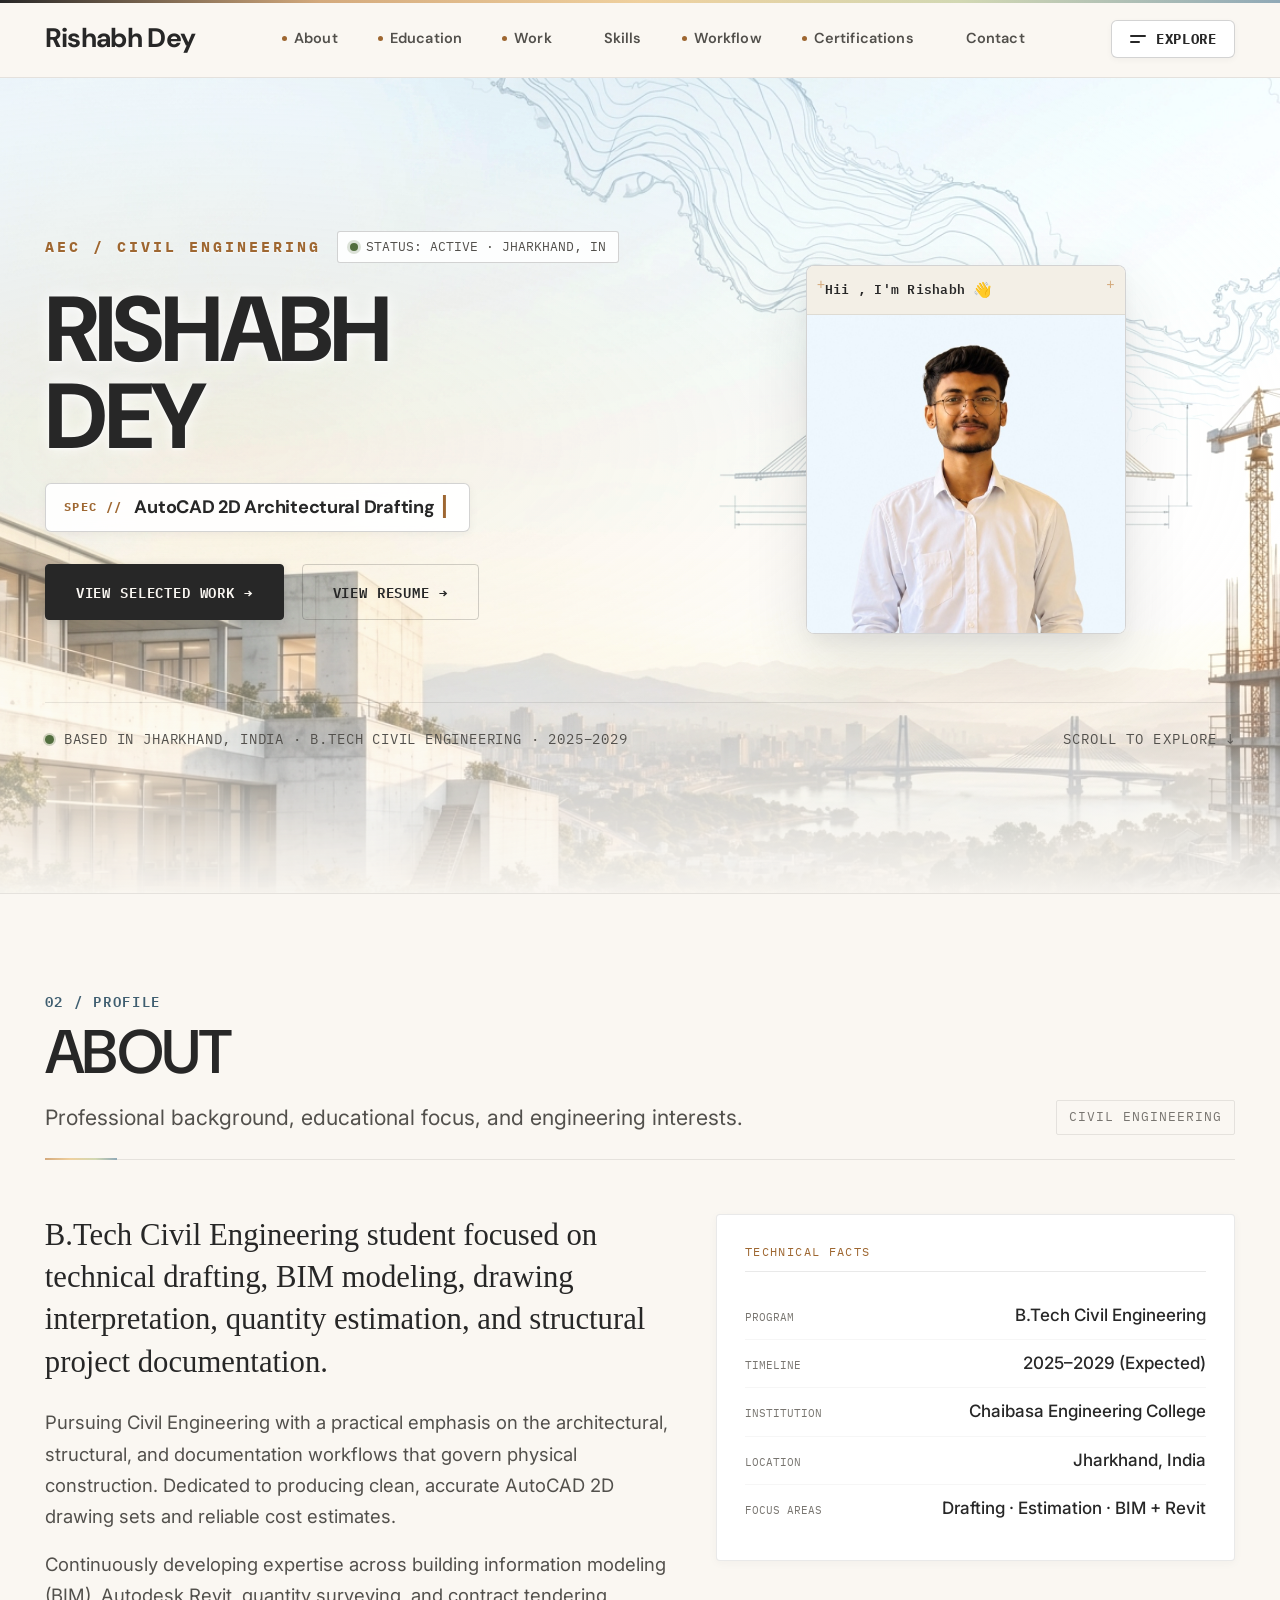
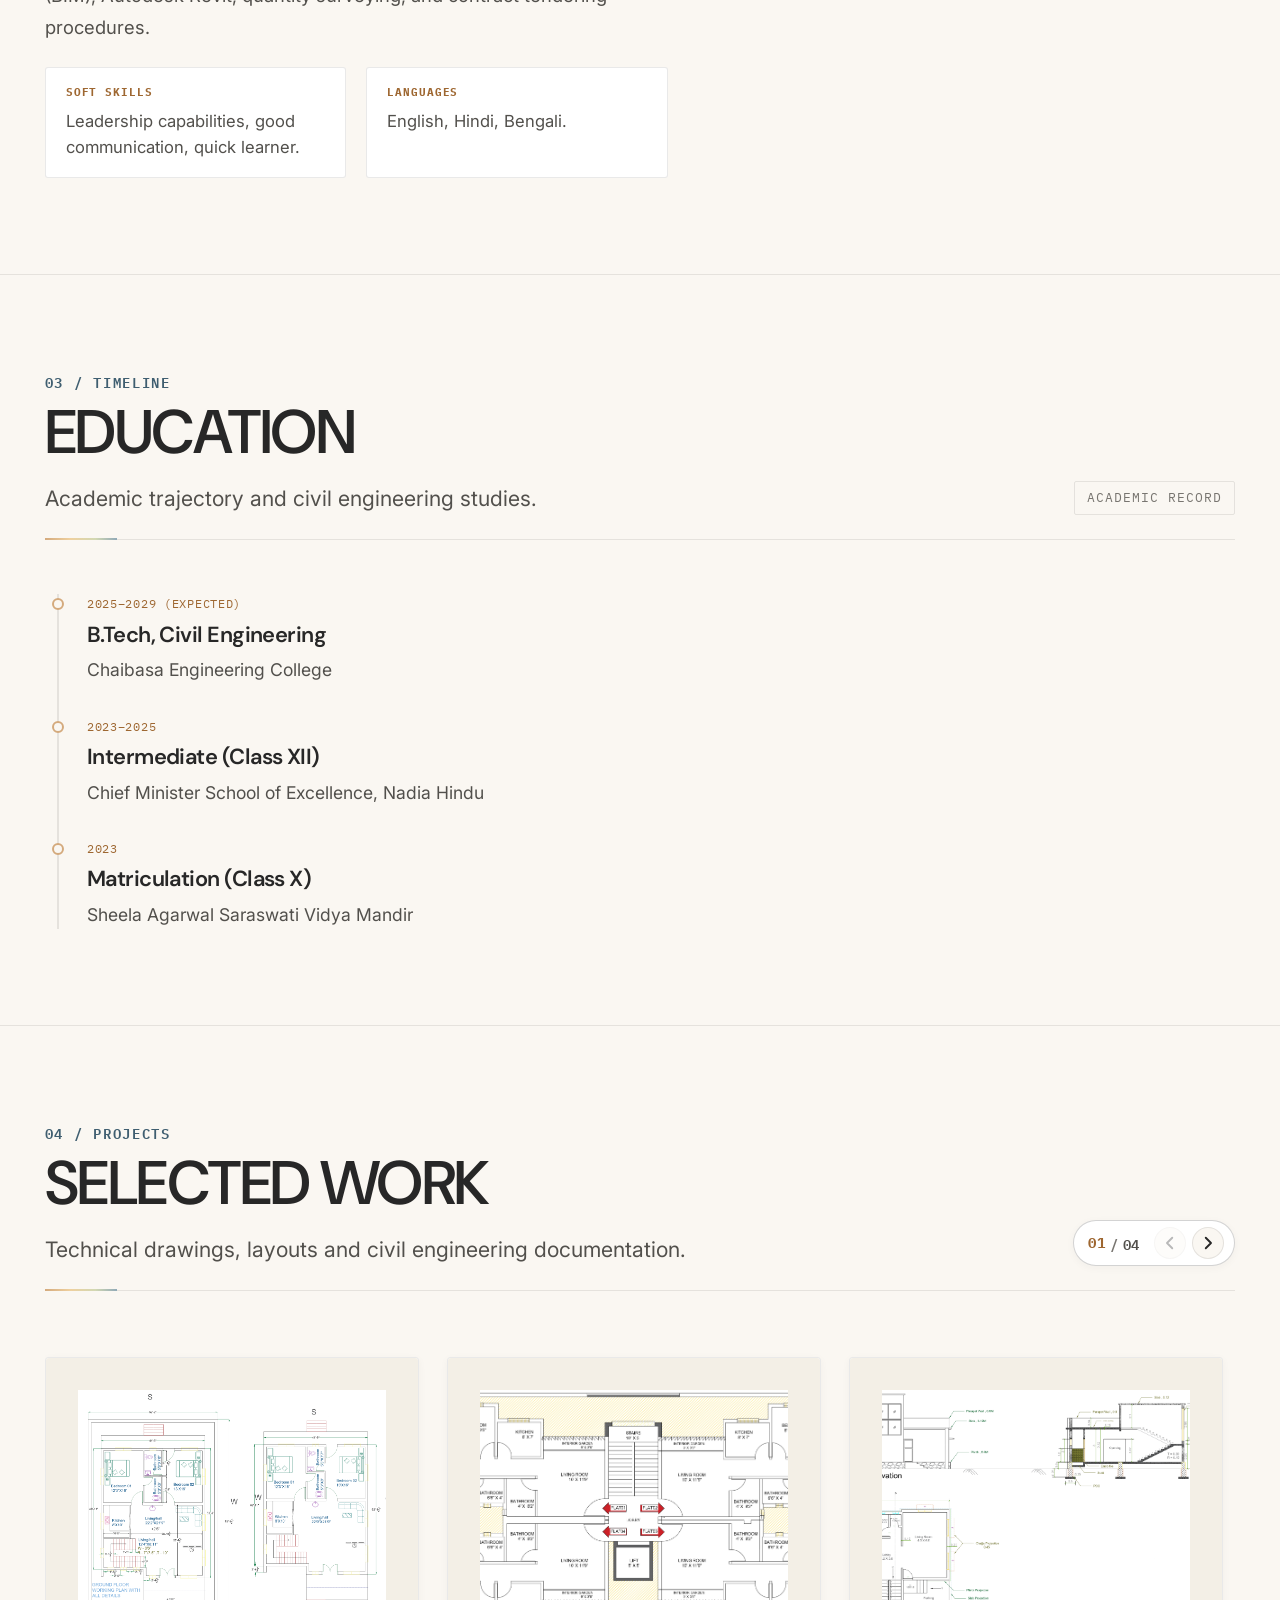
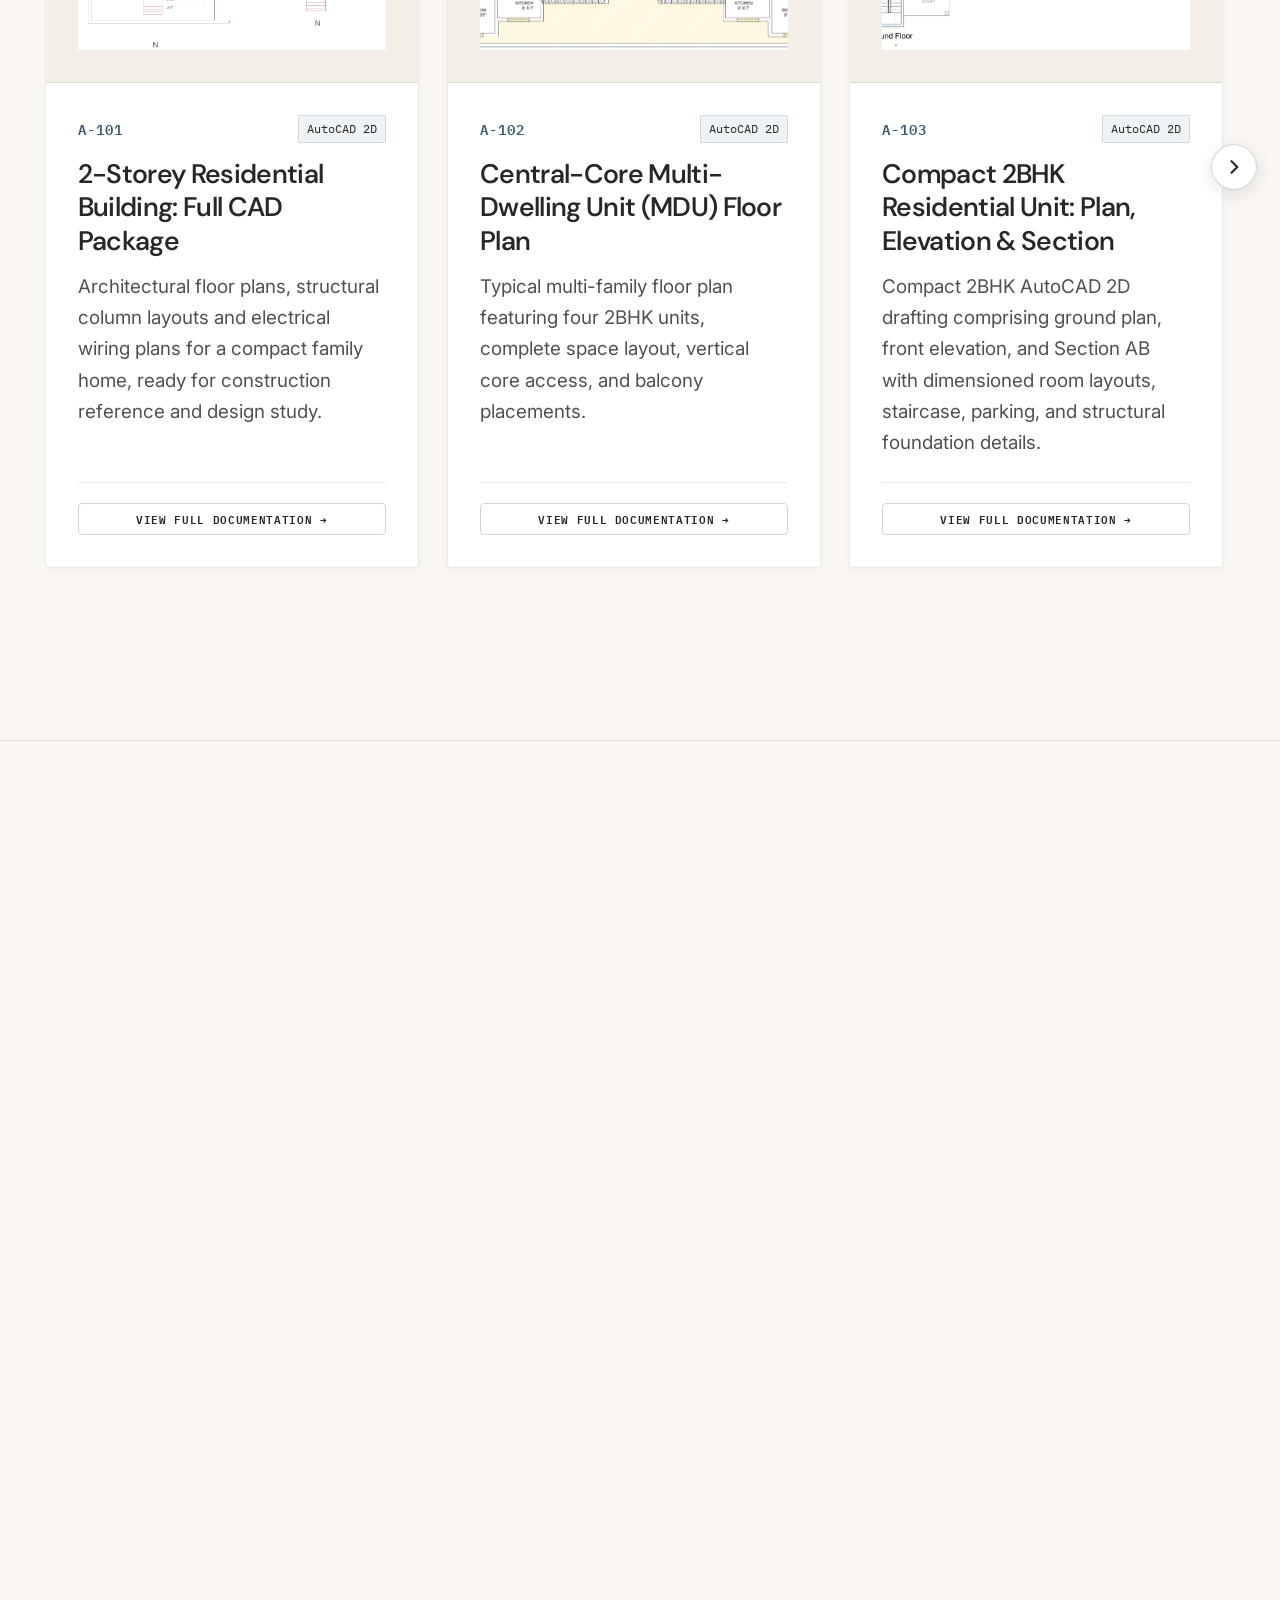
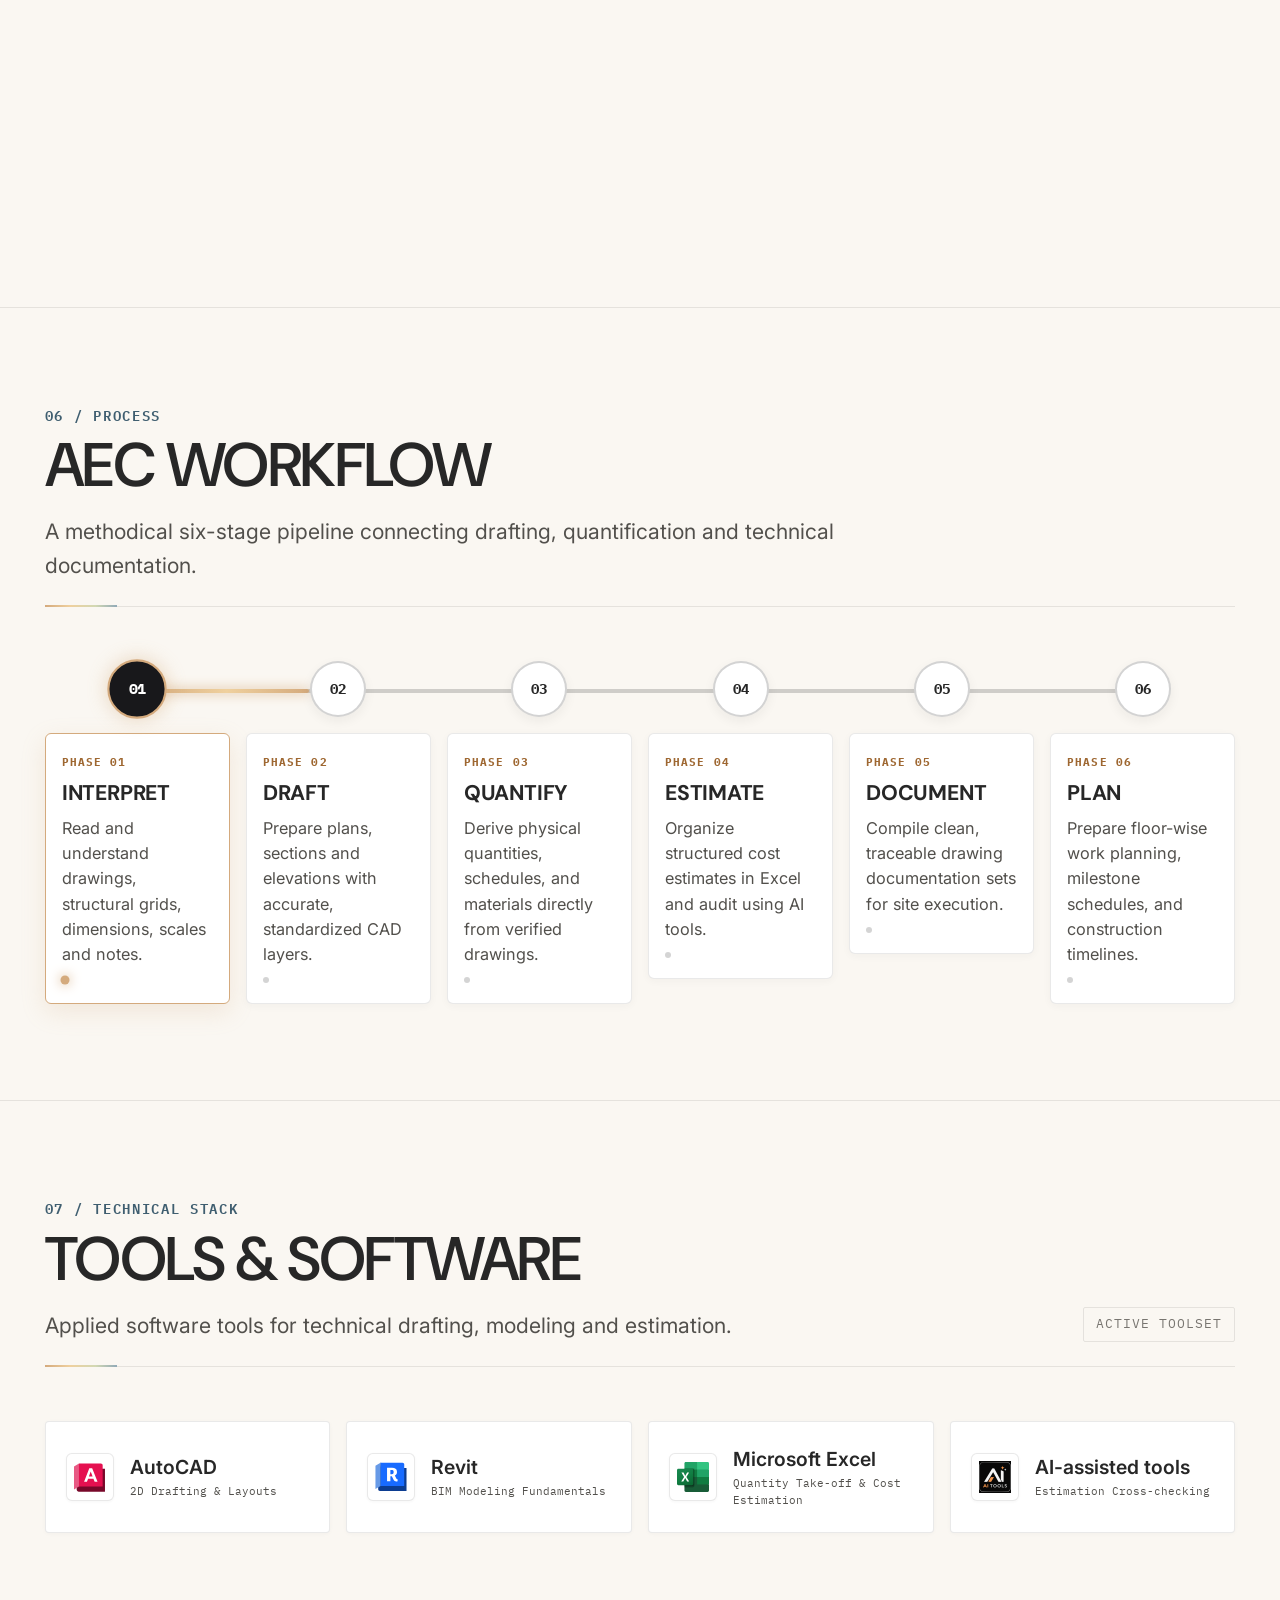
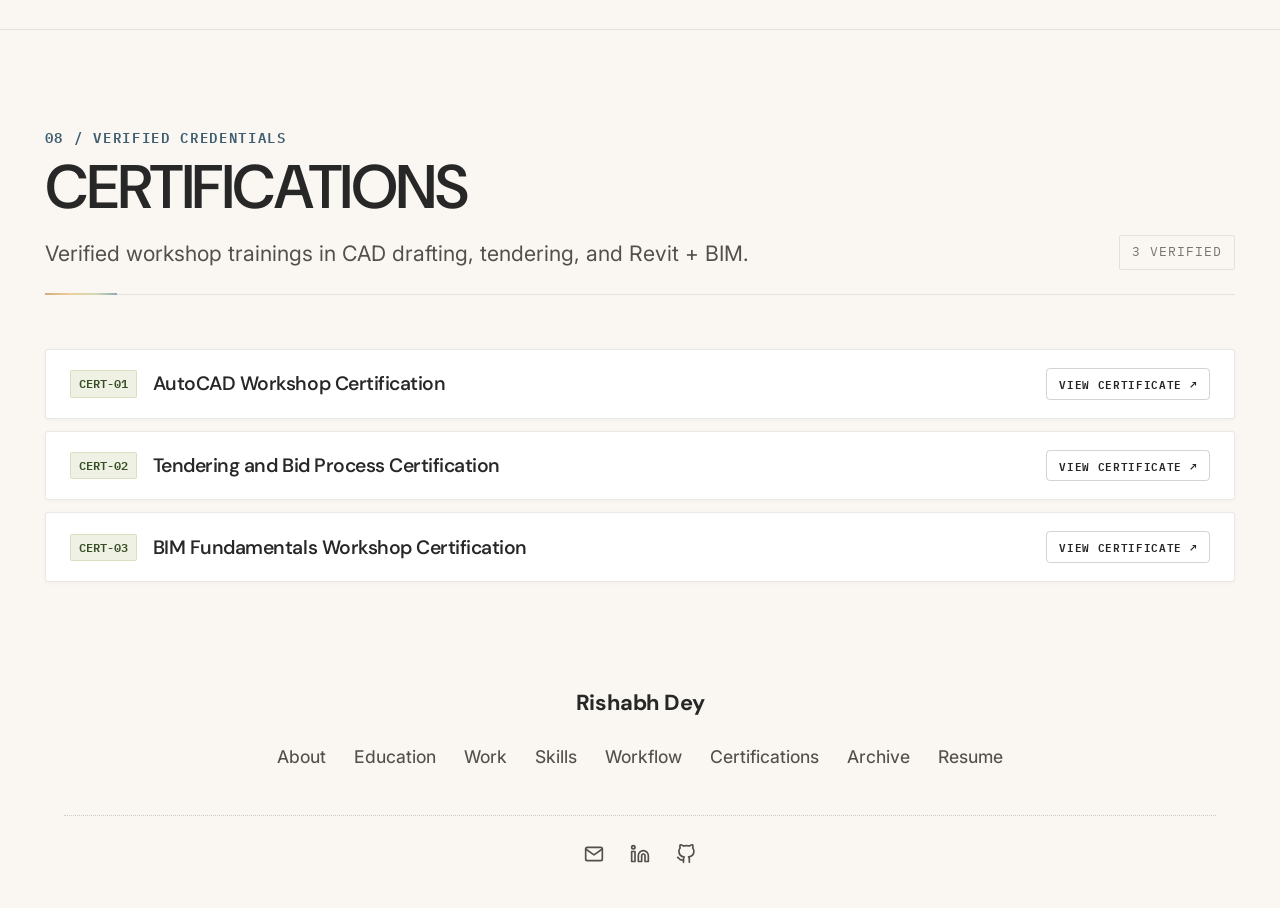
==== commit d75a557b: "Removed change profile photo option" ====
--- a/index.html
+++ b/index.html
@@ -360,21 +360,13 @@
                 <span class="hero-portrait-greeting">Hii , I'm Rishabh <span class="wave-emoji">👋</span></span>
               </div>
               <div class="hero-portrait-viewport" id="heroPortraitViewport">
-                <img id="heroProfileImg" class="hero-portrait-img" src="assets/images/profile.jpg"
-                  alt="Rishabh Dey - Civil Engineering Student" title="Click to change photo">
-                <div class="hero-portrait-placeholder" id="heroPortraitPlaceholder">
+                <img id="heroProfileImg" class="hero-portrait-img visible" src="assets/images/profile.jpg"
+                  alt="Rishabh Dey - Civil Engineering Student">
+                <div class="hero-portrait-placeholder" id="heroPortraitPlaceholder" style="display: none;">
                   <div class="hero-portrait-icon">👤</div>
                   <div class="hero-portrait-title">RISHABH DEY</div>
                   <div class="hero-portrait-sub">CIVIL ENGINEERING STUDENT</div>
-                  <button type="button" class="btn btn-accent btn-sm" id="addHeroPhotoBtn" style="margin-top: 6px;">ADD
-                    PHOTO +</button>
-                  <span
-                    style="font-family: 'IBM Plex Mono', monospace; font-size: 9.5px; color: var(--ink-dim); margin-top: 4px;">PNG
-                    / JPG / WEBP</span>
-                </div>
-                <input type="file" id="heroPhotoInput" class="hidden-file-input" accept="image/*">
-                <button type="button" id="changePhotoBtn" class="hero-photo-hover-btn" title="Click to change photo">📷
-                  CHANGE PHOTO</button>
+                </div>
               </div>
             </div>
           </div>
--- a/css/style.css
+++ b/css/style.css
@@ -1032,7 +1032,7 @@
   object-fit: cover;
   object-position: center top;
   display: none;
-  cursor: pointer;
+  cursor: default;
 }
 
 .hero-portrait-img.visible {
